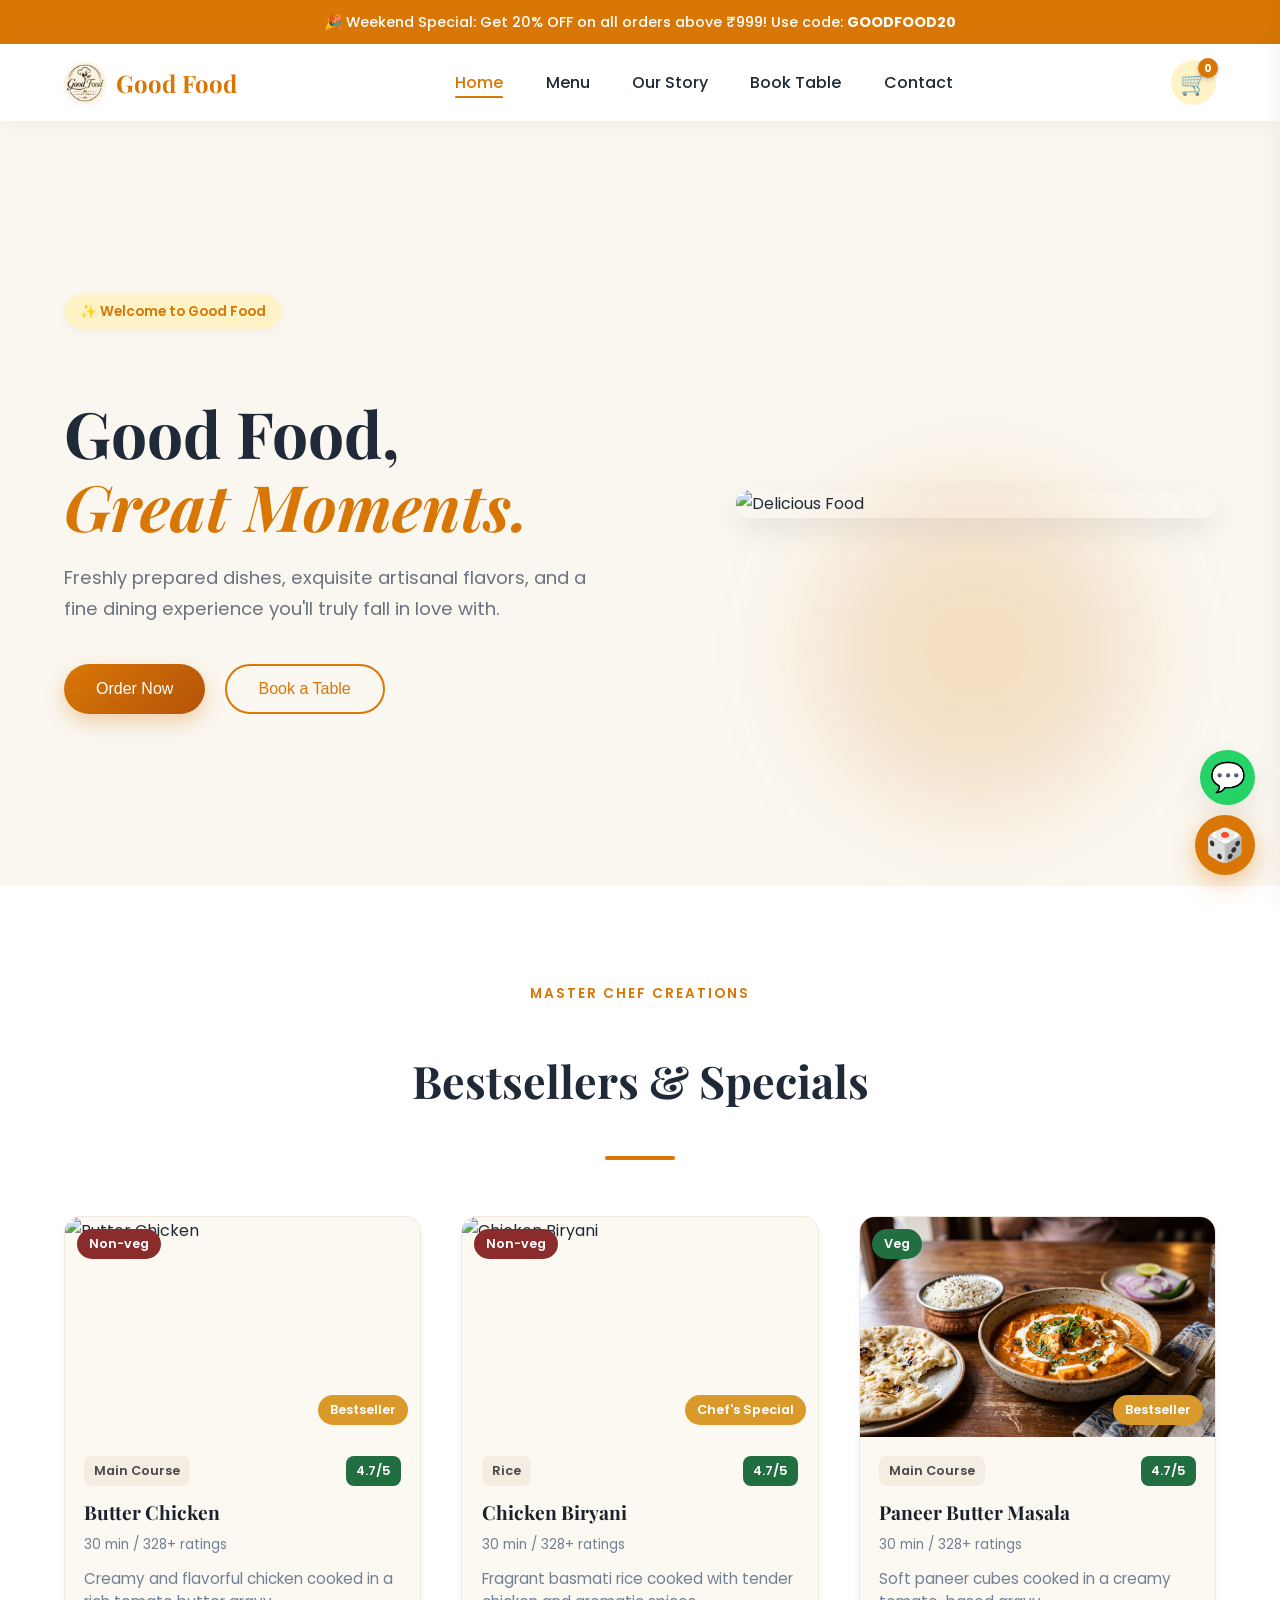
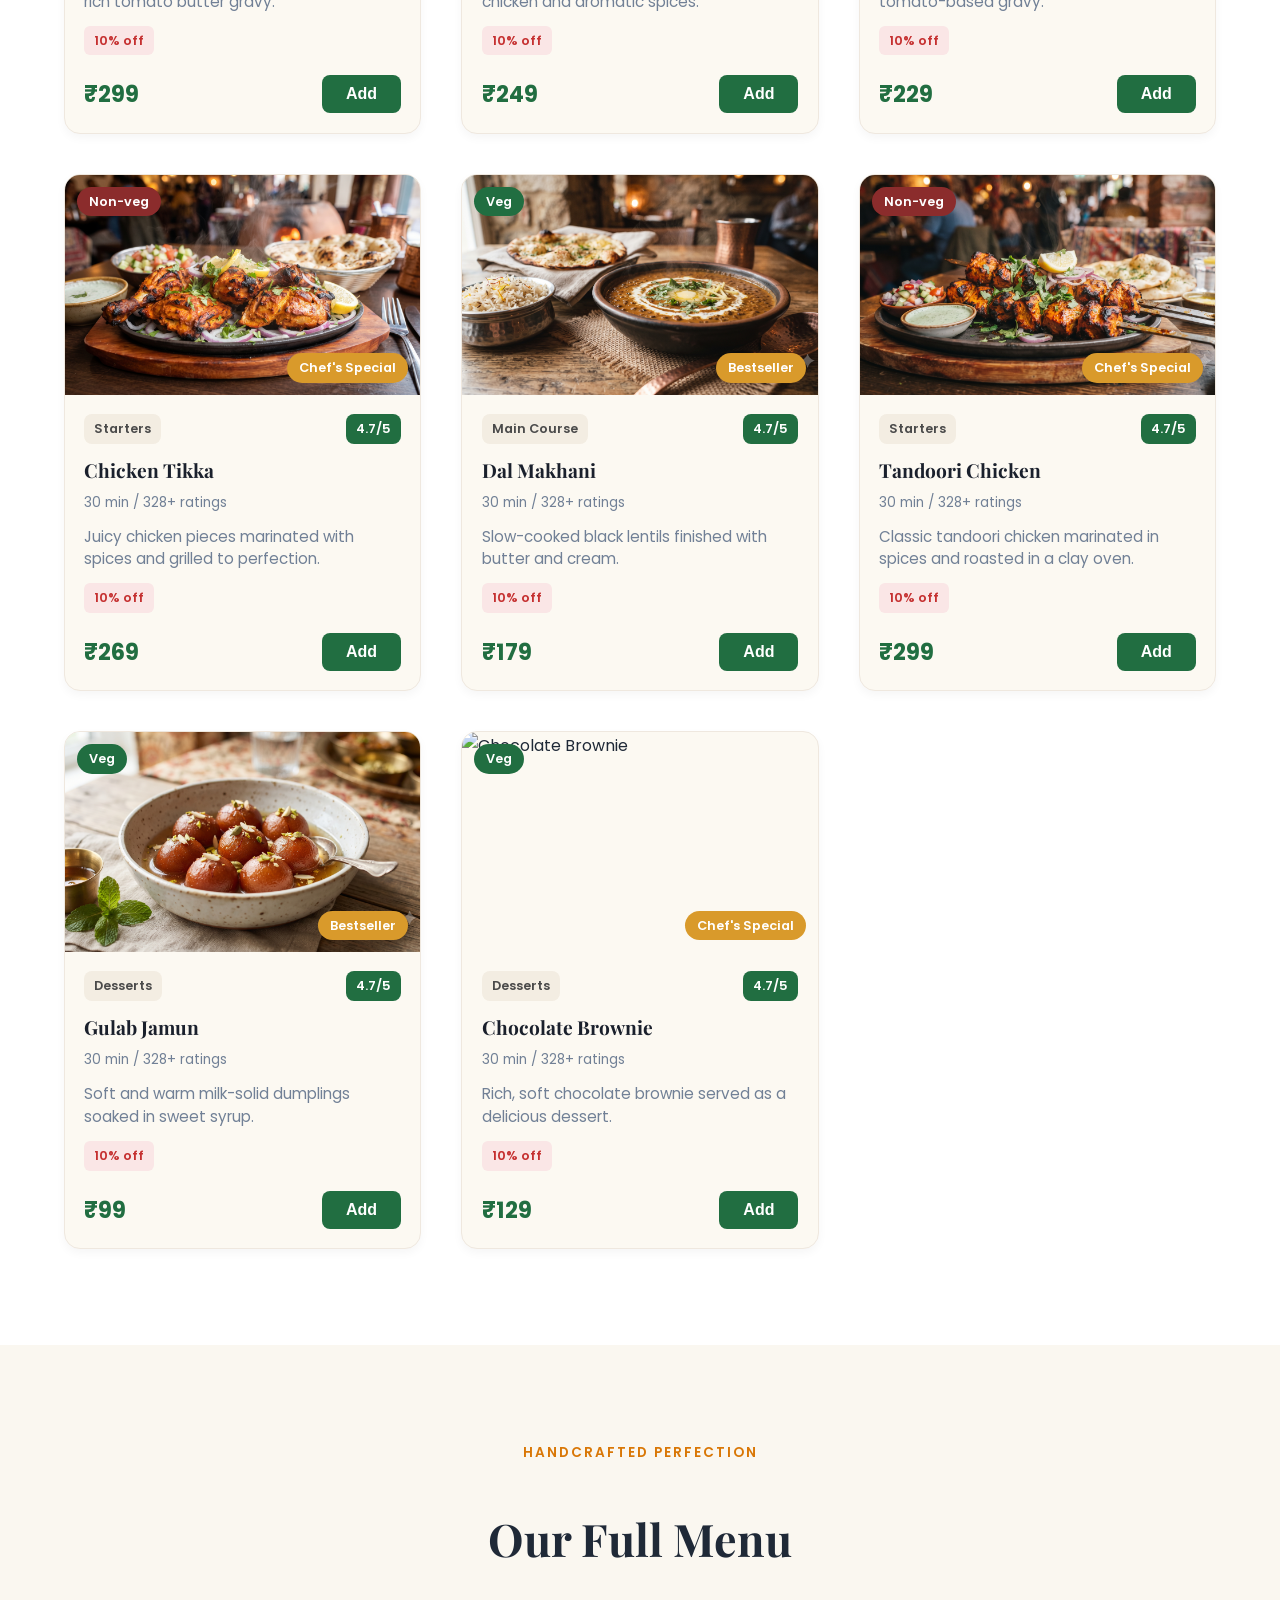
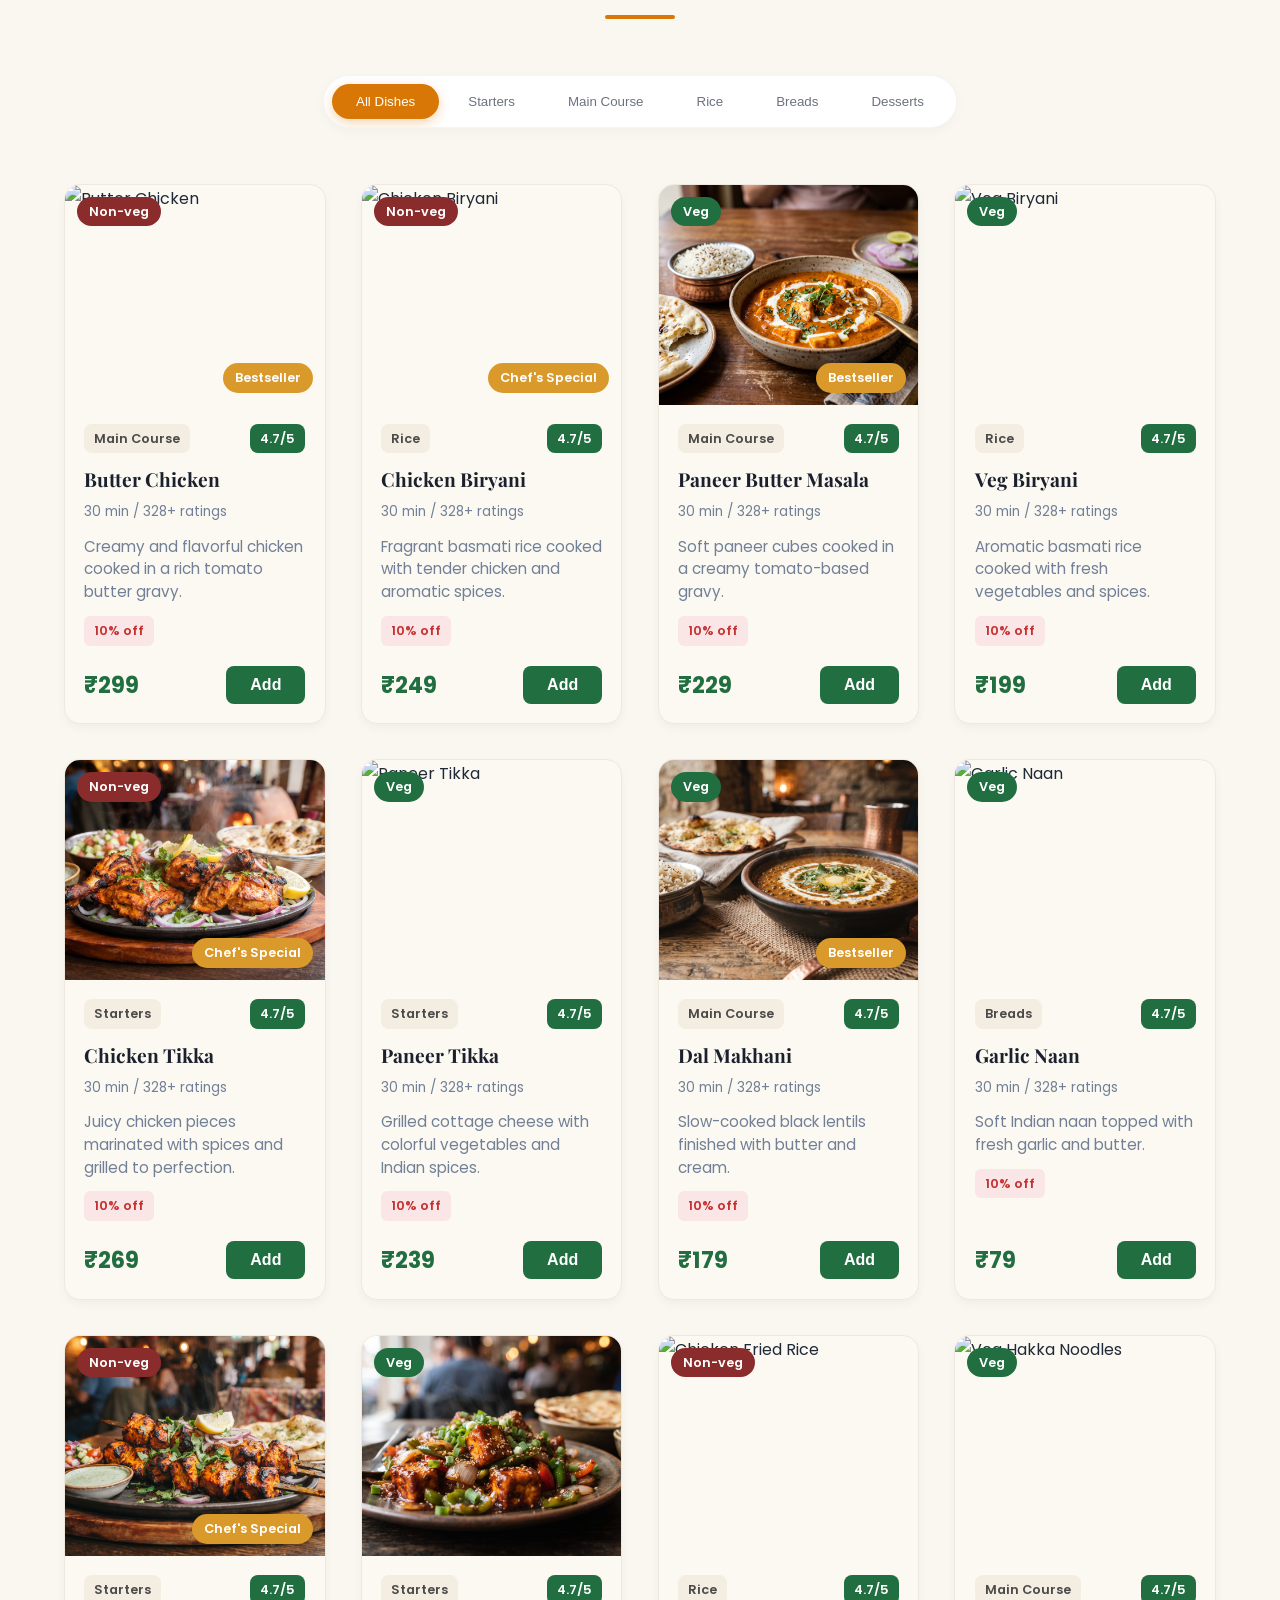
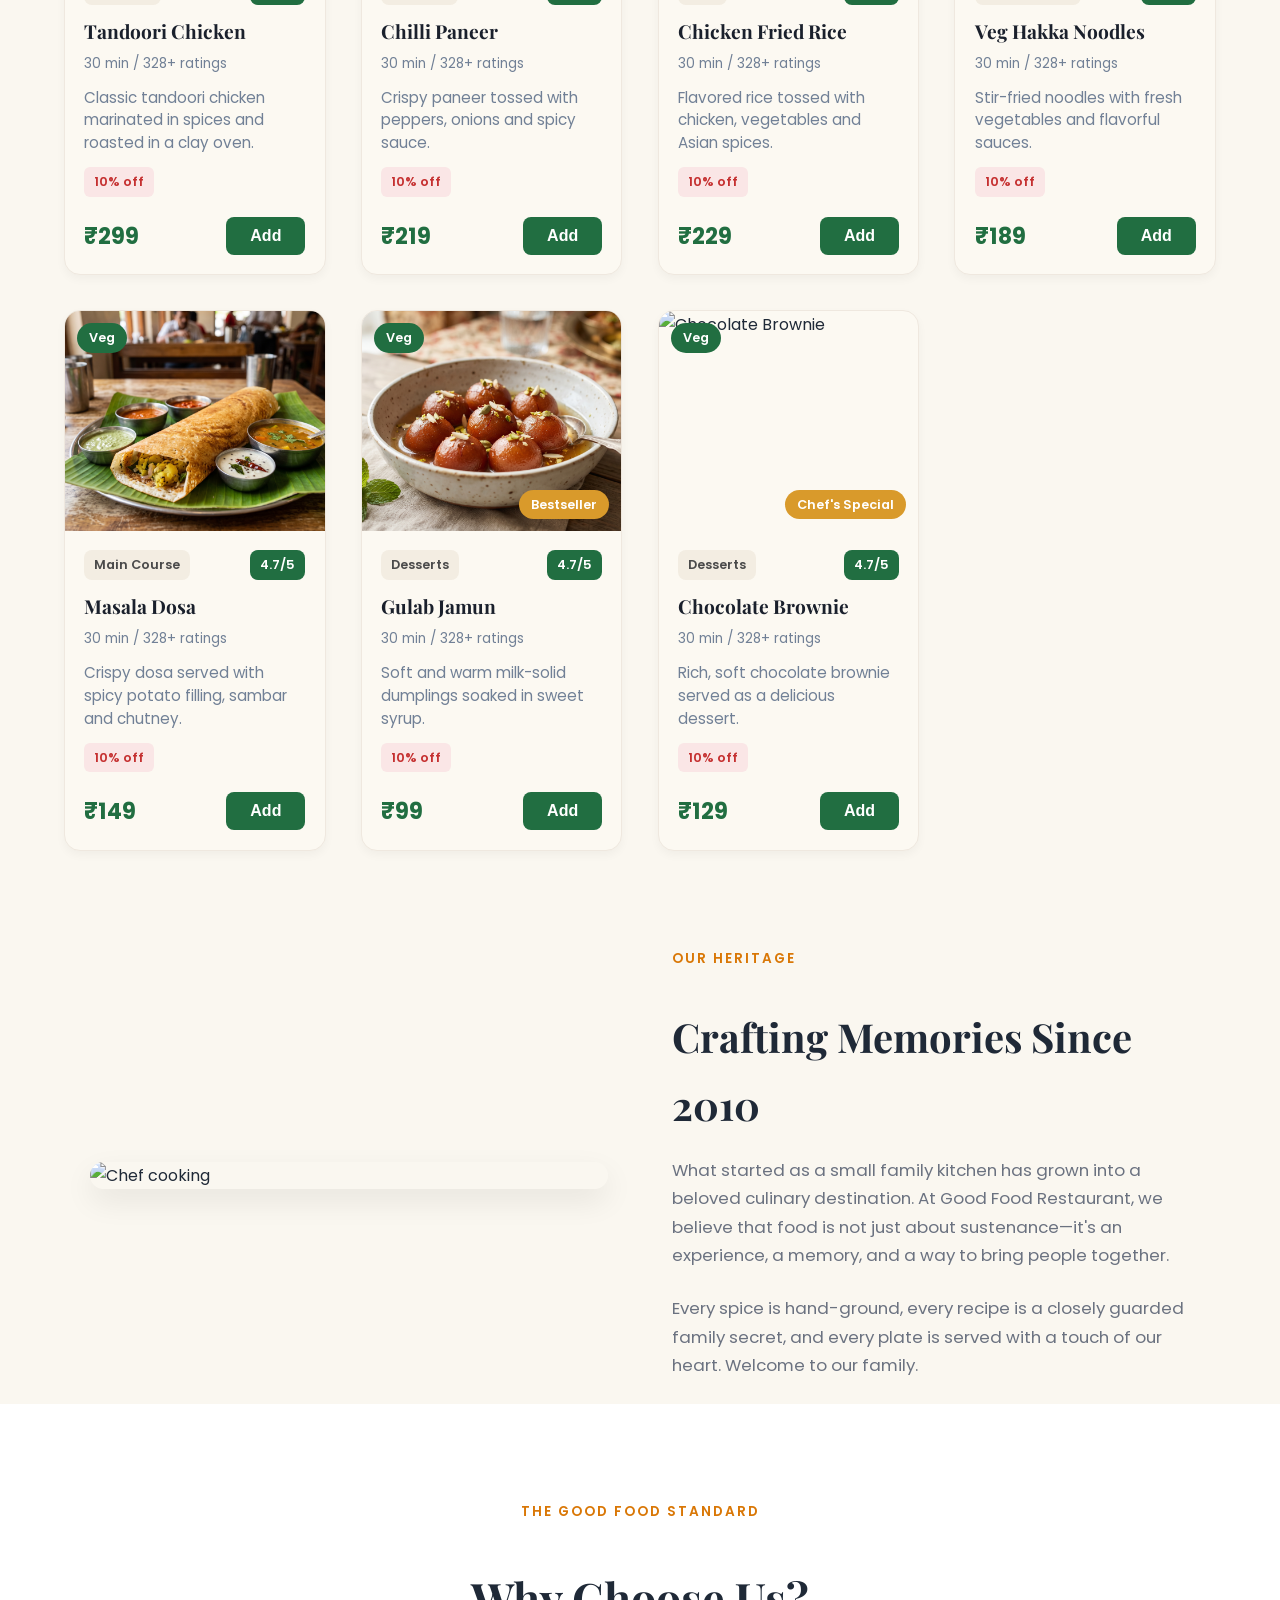
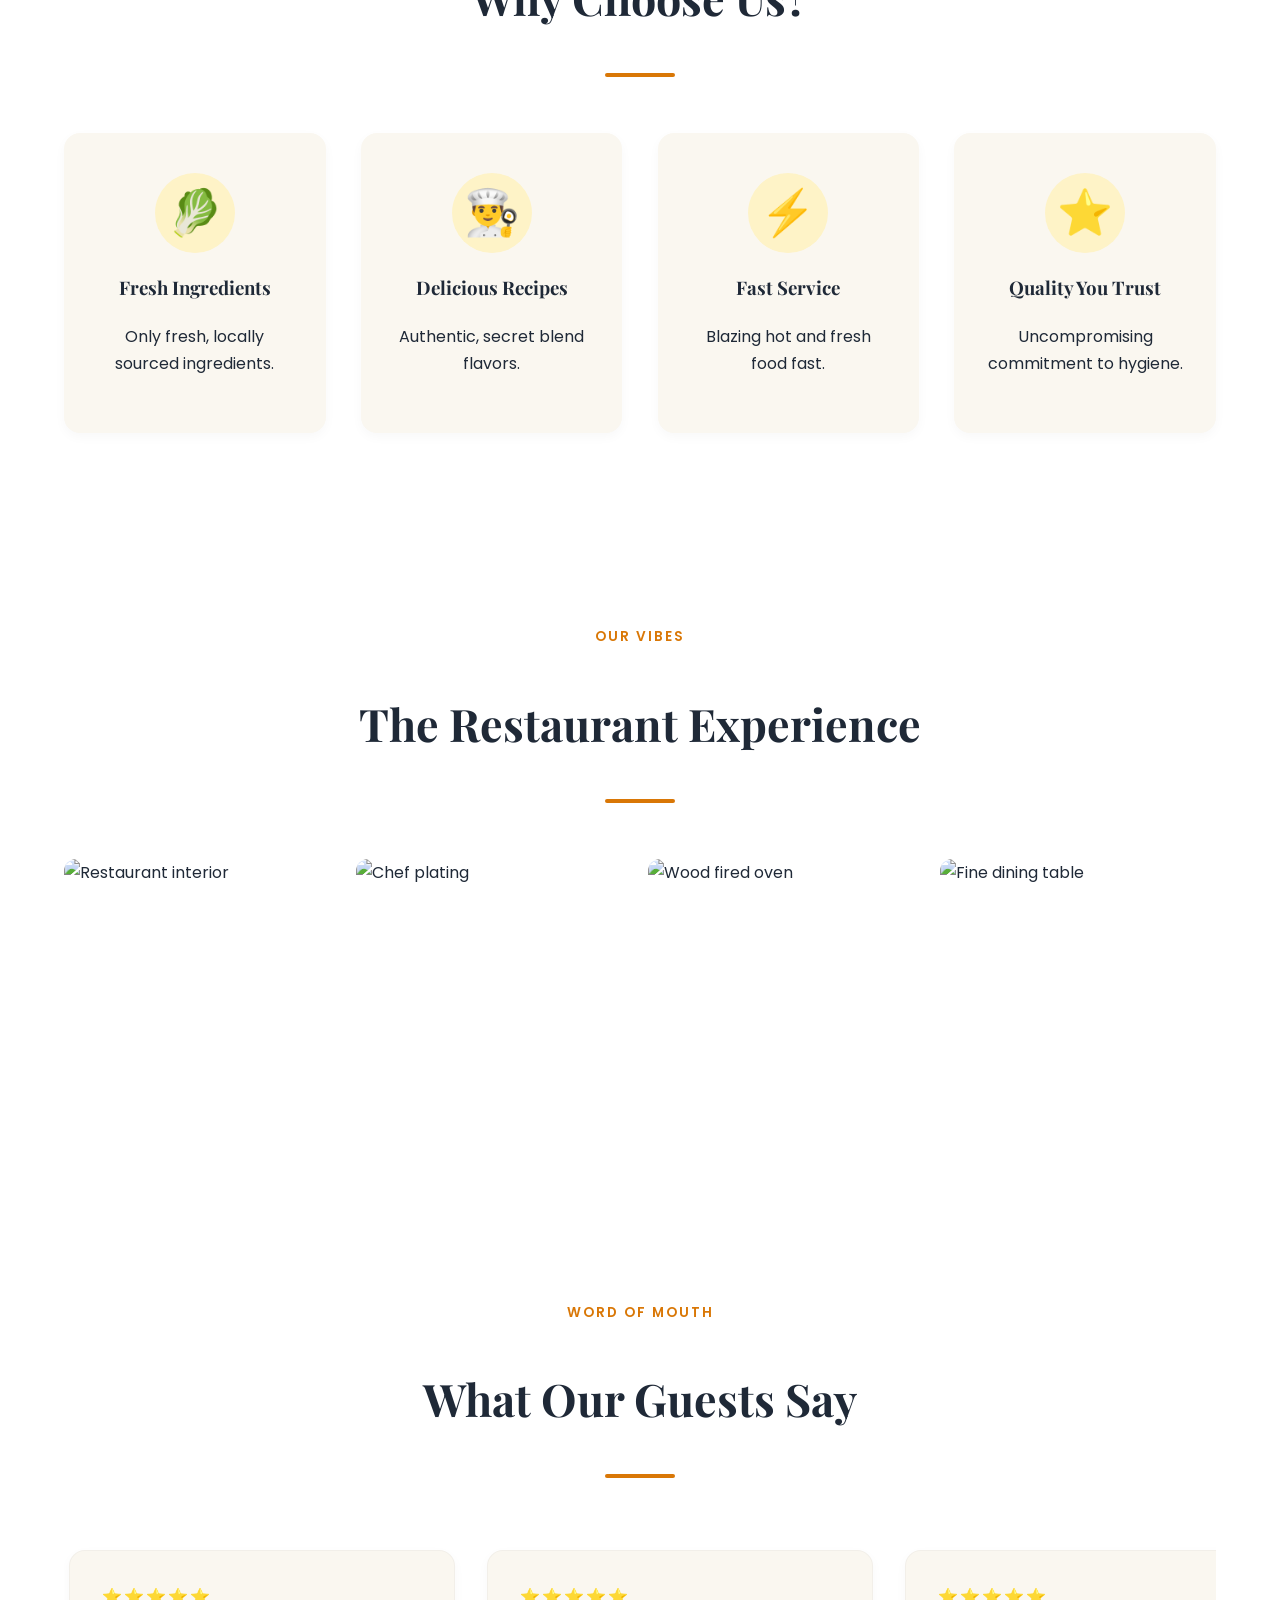
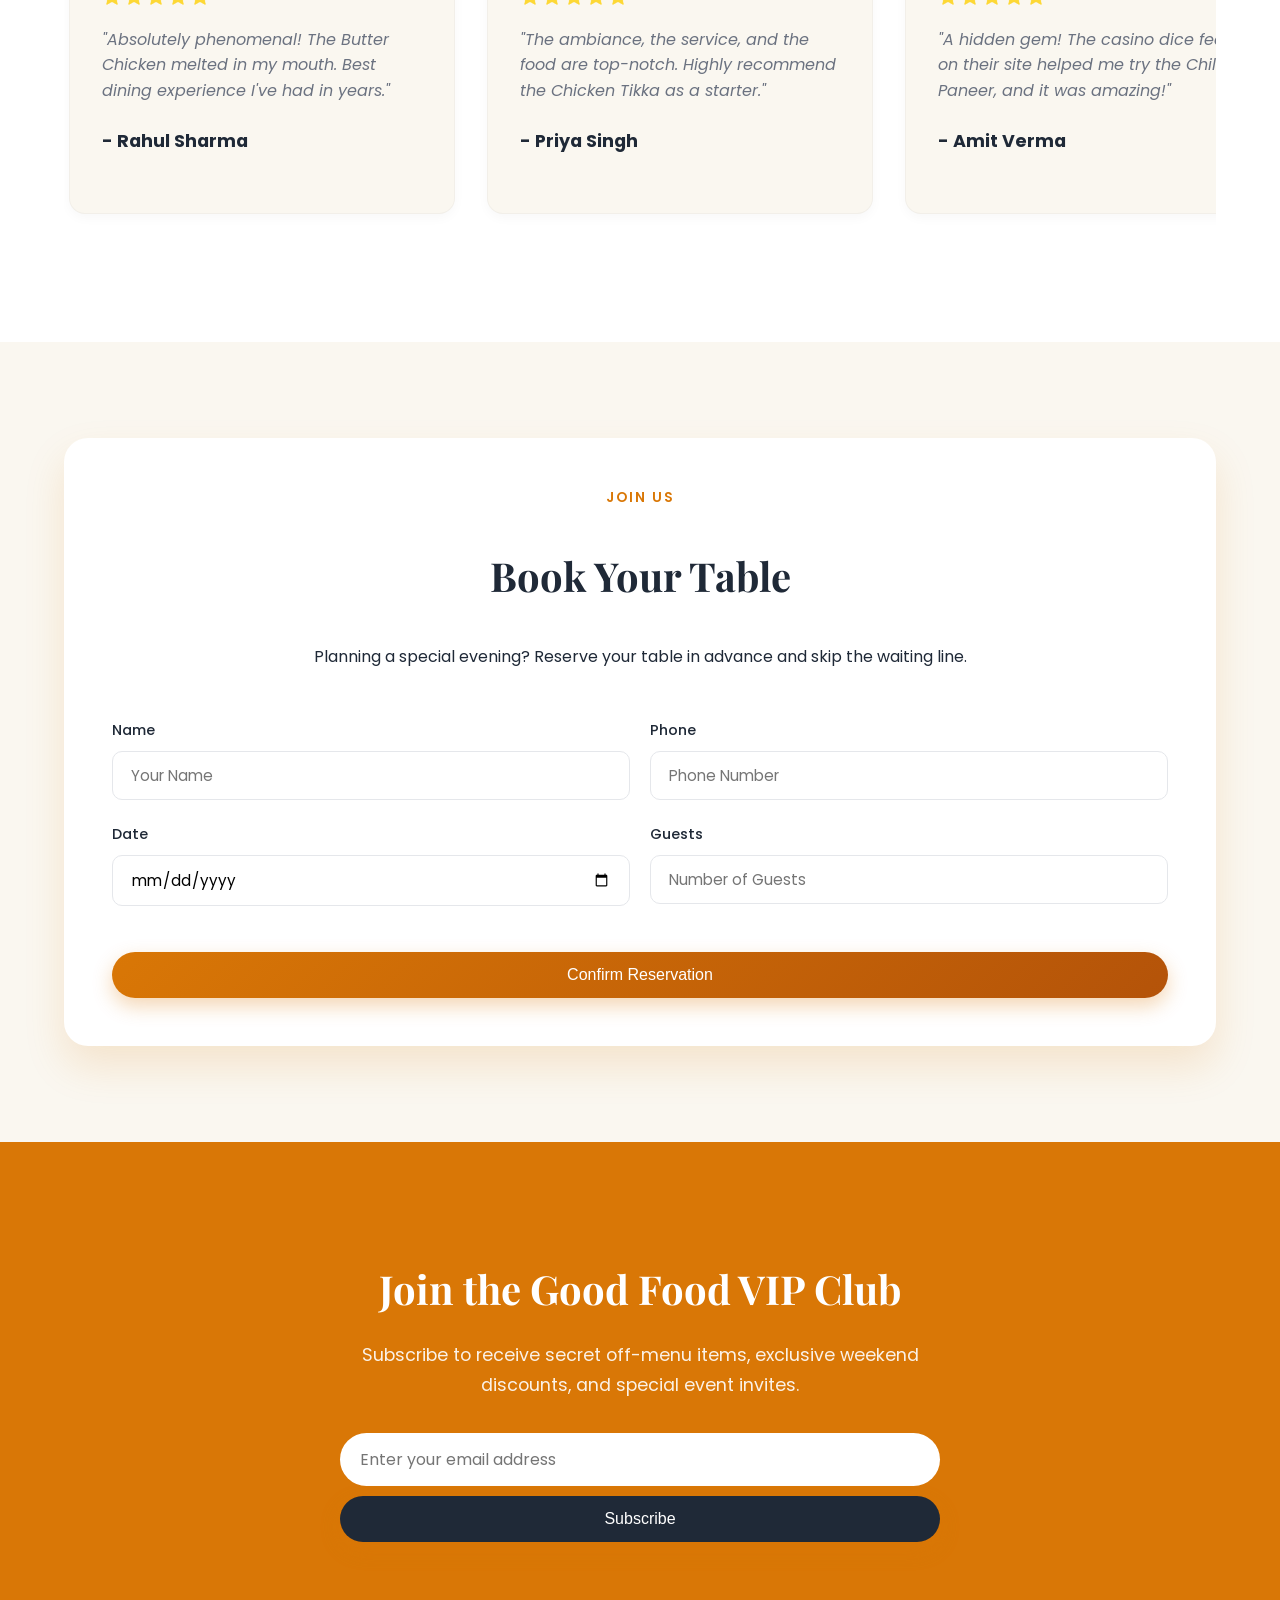
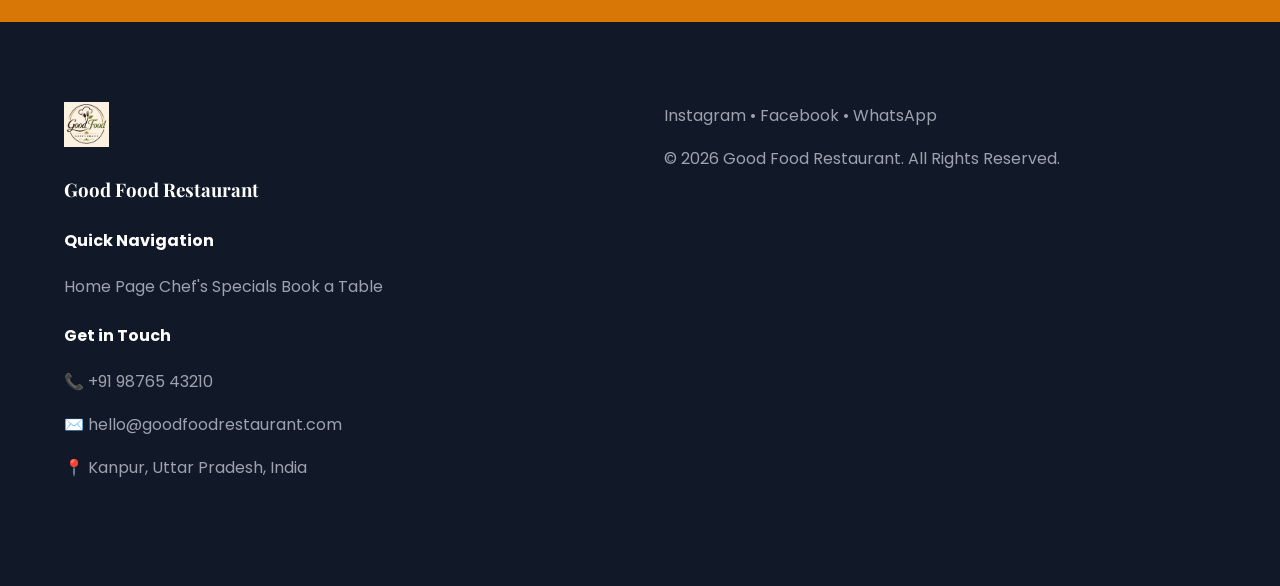
==== index.html @ fe6d9ae7 "skhj" ====
<!DOCTYPE html>
<html lang="en">
<head>
    <meta charset="UTF-8">
    <meta name="viewport" content="width=device-width, initial-scale=1.0">
    <title>Good Food Restaurant | Premium Dining Experience</title>
    <link href="https://fonts.googleapis.com/css2?family=Playfair+Display:ital,wght@0,600;0,700;1,600&family=Poppins:wght@300;400;500;600&display=swap" rel="stylesheet">
    <link rel="stylesheet" href="style.css">
</head>
<body>

    <!-- Splash Screen -->
    <!-- Splash Screen -->
<div id="splash-screen">
    <div class="splash-content">
        <img src="images/Logo.png" alt="Good Food Logo" class="splash-logo">
    </div>
</div>

    <!-- Live Promo Banner -->
    <div class="promo-banner">
        <p>🎉 Weekend Special: Get 20% OFF on all orders above ₹999! Use code: <strong>GOODFOOD20</strong></p>
    </div>

    <!-- Global Navbar -->
    <nav class="navbar">
        <div class="logo" onclick="navigateTo('home-view'); window.scrollTo(0,0);">
            <img src="images/Logo.png" alt="Logo" class="nav-brand-logo"> Good Food
        </div>
        <div class="nav-links">
            <a href="#" class="active" onclick="navigateTo('home-view'); window.scrollTo(0,0);">Home</a>
            <a href="#" onclick="navigateTo('home-view'); setTimeout(() => document.getElementById('specials-section').scrollIntoView({behavior: 'smooth'}), 100);">Menu</a>
            <a href="#" onclick="navigateTo('home-view'); setTimeout(() => document.getElementById('our-story').scrollIntoView({behavior: 'smooth'}), 100);">Our Story</a>
            <a href="#" onclick="navigateTo('home-view'); setTimeout(() => document.getElementById('reservation').scrollIntoView({behavior: 'smooth'}), 100);">Book Table</a>
            <a href="#" onclick="document.getElementById('footer').scrollIntoView({behavior: 'smooth'});">Contact</a>
        </div>
        <div class="nav-actions">
            <div class="cart-icon" onclick="toggleCart()">
                🛒 <span id="cart-count">0</span>
            </div>
            <div class="hamburger" onclick="toggleMenu()">
                <span></span><span></span><span></span>
            </div>
        </div>
    </nav>

    <!-- Global Cart Sidebar -->
    <div class="cart-sidebar" id="cart-sidebar">
        <div class="cart-header">
            <h2>Your Culinary Cart</h2>
            <button class="close-cart" onclick="toggleCart()">×</button>
        </div>
        <div class="cart-items" id="cart-items"></div>
        <div class="cart-footer">
            <div class="cart-totals">
                <div class="flex-bw"><p>Subtotal</p><p id="cart-subtotal">₹0</p></div>
                <div class="flex-bw"><p>Delivery Fee</p><p>₹40</p></div>
                <hr style="border: 0; border-top: 1px solid rgba(0,0,0,0.06); margin: 10px 0;">
                <div class="flex-bw"><h3>Total</h3><h3 class="text-primary" id="cart-total">₹0</h3></div>
            </div>
            <button class="btn btn-primary checkout-btn w-100" onclick="goToCheckout()">Proceed to Checkout</button>
        </div>
    </div>
    <div class="cart-overlay" id="cart-overlay" onclick="toggleCart()"></div>

    <!-- Casino Dice Modal -->
    <div class="dice-modal-overlay" id="dice-modal" onclick="closeDiceModal(event)">
        <div class="dice-modal-content" onclick="event.stopPropagation()">
            <button class="close-dice" onclick="closeDiceModal()">×</button>
            <div class="dice-modal-header">
                <h2>Feeling Lucky? 🎲</h2>
                <p>Can't decide? Let our Casino Machine pick a delicious meal for you!</p>
            </div>
            <div class="slot-machine">
                <div class="slot-window" id="slot-window">
                    <img id="slot-img" src="images/Logo.png" alt="Roll to pick">
                    <div class="slot-info">
                        <h3 id="slot-name">Ready to Roll?</h3>
                        <p id="slot-price" class="text-primary fw-600"></p>
                    </div>
                </div>
            </div>
            <div class="dice-actions">
                <button id="spin-btn" class="btn btn-primary pulse-effect" onclick="startSpin()">Roll the Dice 🎲</button>
                <button id="add-won-btn" class="btn btn-secondary hidden" onclick="addWonDish()">Add to Cart 🛒</button>
            </div>
        </div>
    </div>

    <!-- MAIN CONTENT AREA -->
    <main id="main-content">

        <!-- ================= HOME VIEW ================= -->
        <div id="home-view" class="page-view active">
            
            <!-- Hero Section -->
            <header class="hero">
                <div class="hero-content">
                    <span class="hero-badge">✨ Welcome to Good Food</span>
                    <h1>Good Food, <br><span>Great Moments.</span></h1>
                    <p>Freshly prepared dishes, exquisite artisanal flavors, and a fine dining experience you'll truly fall in love with.</p>
                    <div class="hero-buttons">
                        <button onclick="document.getElementById('specials-section').scrollIntoView({behavior: 'smooth'})" class="btn btn-primary">Order Now</button>
                        <button onclick="document.getElementById('reservation').scrollIntoView({behavior: 'smooth'})" class="btn btn-secondary">Book a Table</button>
                    </div>
                </div>
                <div class="hero-image-wrapper">
                    <div class="hero-glow"></div>
                    <img src="https://images.unsplash.com/photo-1555939594-58d7cb561ad1?w=800&q=80" alt="Delicious Food" class="floating-img">
                </div>
            </header>

            <!-- Specials Section -->
            <section id="specials-section" class="specials-section section-reveal">
                <div class="section-title">
                    <span class="sub-heading">Master Chef Creations</span>
                    <h2>Bestsellers & Specials</h2>
                    <div class="divider"></div>
                </div>
                <div class="specials-grid" id="specials-grid"></div>
            </section>

            <!-- Full Menu Section -->
            <section id="menu-section" class="menu-section section-reveal">
                <div class="section-title">
                    <span class="sub-heading">Handcrafted Perfection</span>
                    <h2>Our Full Menu</h2>
                    <div class="divider"></div>
                </div>
                <div class="filters">
                    <button class="filter-btn active" onclick="filterMenu('All')">All Dishes</button>
                    <button class="filter-btn" onclick="filterMenu('Starters')">Starters</button>
                    <button class="filter-btn" onclick="filterMenu('Main Course')">Main Course</button>
                    <button class="filter-btn" onclick="filterMenu('Rice')">Rice</button>
                    <button class="filter-btn" onclick="filterMenu('Breads')">Breads</button>
                    <button class="filter-btn" onclick="filterMenu('Desserts')">Desserts</button>
                </div>
                <div class="menu-grid" id="menu-grid"></div>
            </section>

            <!-- Our Story Section (NEW) -->
            <section id="our-story" class="our-story section-reveal">
                <div class="story-container">
                    <div class="story-image">
                        <img src="https://images.unsplash.com/photo-1414235077428-338989a2e8c0?w=800&q=80" alt="Chef cooking">
                    </div>
                    <div class="story-text">
                        <span class="sub-heading">Our Heritage</span>
                        <h2>Crafting Memories Since 2010</h2>
                        <p>What started as a small family kitchen has grown into a beloved culinary destination. At Good Food Restaurant, we believe that food is not just about sustenance—it's an experience, a memory, and a way to bring people together.</p>
                        <p>Every spice is hand-ground, every recipe is a closely guarded family secret, and every plate is served with a touch of our heart. Welcome to our family.</p>
                    </div>
                </div>
            </section>

            <!-- Why Choose Us -->
            <section id="why-us" class="why-us section-reveal">
                <div class="section-title">
                    <span class="sub-heading">The Good Food Standard</span>
                    <h2>Why Choose Us?</h2>
                    <div class="divider"></div>
                </div>
                <div class="features-grid">
                    <div class="feature-card"><div class="icon-box">🥬</div><h3>Fresh Ingredients</h3><p>Only fresh, locally sourced ingredients.</p></div>
                    <div class="feature-card"><div class="icon-box">👨‍🍳</div><h3>Delicious Recipes</h3><p>Authentic, secret blend flavors.</p></div>
                    <div class="feature-card"><div class="icon-box">⚡</div><h3>Fast Service</h3><p>Blazing hot and fresh food fast.</p></div>
                    <div class="feature-card"><div class="icon-box">⭐</div><h3>Quality You Trust</h3><p>Uncompromising commitment to hygiene.</p></div>
                </div>
            </section>

            <!-- Visual Gallery (NEW) -->
            <section class="gallery-section section-reveal">
                <div class="section-title">
                    <span class="sub-heading">Our Vibes</span>
                    <h2>The Restaurant Experience</h2>
                    <div class="divider"></div>
                </div>
                <div class="gallery-grid">
                    <img src="https://images.unsplash.com/photo-1517248135467-4c7edcad34c4?w=500&q=80" alt="Restaurant interior">
                    <img src="https://images.unsplash.com/photo-1550966871-3ed3cdb5ed0c?w=500&q=80" alt="Chef plating">
                    <img src="https://images.unsplash.com/photo-1544148103-0773bf10d330?w=500&q=80" alt="Wood fired oven">
                    <img src="https://images.unsplash.com/photo-1559339352-11d035aa65de?w=500&q=80" alt="Fine dining table">
                </div>
            </section>

            <!-- Testimonials (NEW) -->
            <section class="testimonials-section section-reveal">
                <div class="section-title">
                    <span class="sub-heading">Word of Mouth</span>
                    <h2>What Our Guests Say</h2>
                    <div class="divider"></div>
                </div>
                <div class="testi-scroll">
                    <div class="testi-card">
                        <div class="stars">⭐⭐⭐⭐⭐</div>
                        <p>"Absolutely phenomenal! The Butter Chicken melted in my mouth. Best dining experience I've had in years."</p>
                        <h4>- Rahul Sharma</h4>
                    </div>
                    <div class="testi-card">
                        <div class="stars">⭐⭐⭐⭐⭐</div>
                        <p>"The ambiance, the service, and the food are top-notch. Highly recommend the Chicken Tikka as a starter."</p>
                        <h4>- Priya Singh</h4>
                    </div>
                    <div class="testi-card">
                        <div class="stars">⭐⭐⭐⭐⭐</div>
                        <p>"A hidden gem! The casino dice feature on their site helped me try the Chilli Paneer, and it was amazing!"</p>
                        <h4>- Amit Verma</h4>
                    </div>
                </div>
            </section>

            <!-- Table Reservation Form (NEW) -->
            <section id="reservation" class="reservation-section section-reveal">
                <div class="res-container">
                    <div class="res-text">
                        <span class="sub-heading">Join Us</span>
                        <h2>Book Your Table</h2>
                        <p>Planning a special evening? Reserve your table in advance and skip the waiting line.</p>
                    </div>
                    <form class="res-form" onsubmit="handleReservation(event)">
                        <div class="form-row">
                            <div class="form-group"><label>Name</label><input type="text" required placeholder="Your Name"></div>
                            <div class="form-group"><label>Phone</label><input type="tel" required placeholder="Phone Number"></div>
                        </div>
                        <div class="form-row">
                            <div class="form-group"><label>Date</label><input type="date" required></div>
                            <div class="form-group"><label>Guests</label><input type="number" min="1" max="20" required placeholder="Number of Guests"></div>
                        </div>
                        <button type="submit" class="btn btn-primary w-100 mt-2">Confirm Reservation</button>
                    </form>
                </div>
            </section>

            <!-- VIP Newsletter (NEW) -->
            <section class="newsletter-section section-reveal">
                <div class="news-content">
                    <h2>Join the Good Food VIP Club</h2>
                    <p>Subscribe to receive secret off-menu items, exclusive weekend discounts, and special event invites.</p>
                    <form class="news-form" onsubmit="handleNewsletter(event)">
                        <input type="email" required placeholder="Enter your email address">
                        <button type="submit" class="btn btn-primary">Subscribe</button>
                    </form>
                </div>
            </section>
        </div>

        <!-- ================= CHECKOUT VIEW ================= -->
        <div id="checkout-view" class="page-view bg-light">
            <!-- (Checkout HTML remains the same as before) -->
            <div class="checkout-container section-reveal">
                <div class="checkout-form-container">
                    <h2>Secure Checkout</h2>
                    <p class="section-desc">Please fill in your delivery parameters below.</p>
                    <form id="checkout-form" onsubmit="processCheckout(event)">
                        <div class="form-group"><label>Full Name</label><input type="text" id="c-name" required placeholder="Enter your full name"></div>
                        <div class="form-row">
                            <div class="form-group"><label>Mobile Number</label><input type="tel" id="c-phone" pattern="[0-9]{10}" required placeholder="10-digit mobile"></div>
                            <div class="form-group"><label>Email Address</label><input type="email" id="c-email" required placeholder="name@domain.com"></div>
                        </div>
                        <div class="form-group"><label>Delivery Address</label><textarea id="c-address" rows="3" required placeholder="House/Flat no., Street, Landmark"></textarea></div>
                        <div class="form-row">
                            <div class="form-group"><label>City</label><input type="text" id="c-city" required value="Kanpur" readonly></div>
                            <div class="form-group"><label>Pincode</label><input type="text" id="c-pin" pattern="[0-9]{6}" required placeholder="6-digit pincode"></div>
                        </div>
                        <label class="input-label-title">Delivery Options</label>
                        <div class="radio-group">
                            <label class="radio-card"><input type="radio" name="delivery" value="Home Delivery" checked> <span>Home Delivery</span></label>
                            <label class="radio-card"><input type="radio" name="delivery" value="Pickup"> <span>Restaurant Pickup</span></label>
                        </div>
                        <label class="input-label-title">Payment Method</label>
                        <div class="radio-group">
                            <label class="radio-card"><input type="radio" name="payment" value="Cash on Delivery" checked> <span>Cash on Delivery</span></label>
                            <label class="radio-card"><input type="radio" name="payment" value="UPI"> <span>UPI Transfer</span></label>
                            <label class="radio-card"><input type="radio" name="payment" value="Card"> <span>Credit/Debit Card</span></label>
                        </div>
                        <button type="submit" class="btn btn-primary w-100 mt-2">Place Order Now</button>
                    </form>
                </div>
                <div class="checkout-summary">
                    <h2>Order Summary</h2>
                    <div id="checkout-items" class="chk-item-scroll"></div>
                    <div class="summary-totals">
                        <div class="flex-bw"><p>Subtotal</p><p id="chk-subtotal">₹0</p></div>
                        <div class="flex-bw"><p>Delivery Fee</p><p>₹40</p></div>
                        <hr>
                        <div class="flex-bw"><h3>Grand Total</h3><h3 id="chk-total" class="text-primary">₹0</h3></div>
                    </div>
                </div>
            </div>
        </div>

        <!-- ================= SUCCESS VIEW ================= -->
        <div id="success-view" class="page-view bg-light">
            <!-- (Success HTML remains the same as before) -->
            <div class="success-page">
                <div class="success-container section-reveal">
                    <div class="success-icon-wrapper">
                        <div class="success-icon"><svg viewBox="0 0 24 24"><path fill="none" stroke="white" stroke-width="3" stroke-linecap="round" stroke-linejoin="round" d="M20 6L9 17l-5-5"/></svg></div>
                    </div>
                    <h1>Order Confirmed!</h1>
                    <p class="subtitle">Thank you! Your order has been successfully placed.</p>
                    <div class="order-details-card">
                        <div class="flex-bw"><span>Order Number:</span> <strong id="s-id"></strong></div>
                        <div class="flex-bw"><span>Customer Name:</span> <strong id="s-name"></strong></div>
                        <div class="flex-bw"><span>Total Amount:</span> <strong id="s-total" class="text-primary"></strong></div>
                        <div class="est-time">⏱ Estimated Delivery: <strong>30–45 minutes</strong></div>
                    </div>
                    <div class="success-actions">
                        <button class="btn btn-secondary" onclick="alert('Live tracking link sent via SMS!')">Track Order</button>
                        <button onclick="navigateTo('home-view'); window.scrollTo(0,0);" class="btn btn-primary">Back to Home</button>
                    </div>
                </div>
            </div>
        </div>

    </main>

    <!-- Global Footer -->
    <footer id="footer">
        <div class="footer-content">
            <div class="footer-brand">
                <div class="footer-logo-row">
    <img src="images/Logo.png" alt="Logo" class="footer-brand-logo">
    <h3>Good Food Restaurant</h3>
</div>
            
            <div class="footer-links">
                <h4>Quick Navigation</h4>
                <a href="#" onclick="navigateTo('home-view'); window.scrollTo(0,0);">Home Page</a>
                <a href="#" onclick="navigateTo('home-view'); setTimeout(() => document.getElementById('specials-section').scrollIntoView({behavior: 'smooth'}), 100);">Chef's Specials</a>
                <a href="#" onclick="navigateTo('home-view'); setTimeout(() => document.getElementById('reservation').scrollIntoView({behavior: 'smooth'}), 100);">Book a Table</a>
            </div>
            <div class="footer-contact">
                <h4>Get in Touch</h4>
                <p>📞 +91 98765 43210</p>
                <p>✉️ hello@goodfoodrestaurant.com</p>
                <p>📍 Kanpur, Uttar Pradesh, India</p>
            </div>
        </div>
        <div class="footer-bottom">
            <div class="socials"><span>Instagram</span> • <span>Facebook</span> • <span>WhatsApp</span></div>
            <p>&copy; 2026 Good Food Restaurant. All Rights Reserved.</p>
        </div>
    </footer>

    <!-- Floating Action Buttons -->
    <a href="https://wa.me/919876543210" target="_blank" class="floating-wa" title="Chat on WhatsApp">💬</a>
    <div class="floating-dice" onclick="openDiceModal()" title="Roll the dice for a random dish!">🎲</div>

    <script src="script.js"></script>
</body>
</html>
---- style.css ----
:root {
    --primary: #d97706; 
    --primary-hover: #b45309;
    --primary-light: #fef3c7;
    --bg-light: #faf7f0;
    --text-dark: #1f2937;
    --text-muted: #6b7280;
    --white: #ffffff;
    --shadow-sm: 0 4px 12px rgba(0, 0, 0, 0.03);
    --shadow-md: 0 12px 30px rgba(0, 0, 0, 0.08);
    --shadow-lg: 0 20px 40px rgba(217, 119, 6, 0.15);
    --transition: all 0.4s cubic-bezier(0.16, 1, 0.3, 1);
    --border-rad: 16px;
}

img {
    max-width: 100%;
    height: auto;
}
html { scroll-behavior: smooth; font-family: 'Poppins', sans-serif; color: var(--text-dark); font-size: 16px; } 
body { background-color: var(--bg-light); line-height: 1.7; display: flex; flex-direction: column; min-height: 100vh; overflow-x: hidden; }
main { flex: 1; }
h1, h2, h3 { font-family: 'Playfair Display', serif; }
a { text-decoration: none; color: inherit; }
.bg-light { background-color: #f3f4f6; }
.text-primary { color: var(--primary); }
.fw-600 { font-weight: 600; }
.w-100 { width: 100%; }
.mt-2 { margin-top: 1.5rem; }
.flex-bw { display: flex; justify-content: space-between; margin-bottom: 0.6rem; align-items: center; }
.hidden { display: none !important; }

/* Exact Matching Splash Screen */
#splash-screen { 
    position: fixed; 
    top: 0; 
    left: 0; 
    width: 100%; 
    height: 100%; 
    background-color: #fdfaf3; /* Matches the exact cream background of your image */
    display: flex; 
    align-items: center; 
    justify-content: center; 
    z-index: 9999; 
    transition: opacity 0.8s ease-in-out, visibility 0.8s; 
}

#splash-screen.hidden { 
    opacity: 0; 
    visibility: hidden; 
}

.splash-content {
    display: flex;
    justify-content: center;
    align-items: center;
    width: 100%;
}

.splash-logo { 
    width: 85%; /* Makes it nicely large on mobile */
    max-width: 450px; /* Keeps it from getting too huge on laptops */
    height: auto; 
    object-fit: contain; 
    /* Removed the box-shadow and border-radius so it blends perfectly flat */
    animation: smoothFadeIn 1.2s ease-out forwards; 
}

@keyframes smoothFadeIn { 
    0% { transform: scale(0.95); opacity: 0; } 
    100% { transform: scale(1); opacity: 1; } 
}
/* Live Promo Banner */
.promo-banner { background: var(--primary); color: white; text-align: center; padding: 10px 5%; font-size: 0.9rem; font-weight: 500; }
.promo-banner p { margin: 0; animation: slideInPromo 1s ease-out; }
@keyframes slideInPromo { from{opacity:0; transform:translateY(-20px);} to{opacity:1; transform:translateY(0);} }

/* Page Views & Buttons */
.page-view { display: none; animation: fadeInView 0.5s cubic-bezier(0.16, 1, 0.3, 1); }
.page-view.active { display: block; }
@keyframes fadeInView { from { opacity: 0; transform: translateY(15px); } to { opacity: 1; transform: translateY(0); } }

.btn { display: inline-block; padding: 14px 32px; border-radius: 50px; border: none; font-size: 1rem; font-weight: 500; cursor: pointer; transition: var(--transition); text-align: center; overflow: hidden; }
.btn-primary { background: linear-gradient(135deg, var(--primary), var(--primary-hover)); color: white; box-shadow: 0 8px 20px rgba(217,119,6,0.3); }
.btn-primary:hover { transform: translateY(-3px); box-shadow: 0 12px 25px rgba(217,119,6,0.4); color: white;}
.btn-secondary { background: transparent; border: 2px solid var(--primary); color: var(--primary); }
.btn-secondary:hover { background: var(--primary); color: white; transform: translateY(-3px); }

/* Navbar */
.navbar { display: flex; justify-content: space-between; align-items: center; padding: 1rem 5%; background: rgba(255, 255, 255, 0.95); backdrop-filter: blur(12px); box-shadow: 0 4px 20px rgba(0,0,0,0.04); position: sticky; top: 0; z-index: 100; transition: var(--transition); }
.logo { display: flex; align-items: center; gap: 10px; font-family: 'Playfair Display', serif; font-size: 1.5rem; font-weight: 700; color: var(--primary); cursor: pointer; }
.nav-brand-logo { width: 42px; height: 42px; border-radius: 50%; object-fit: cover; box-shadow: var(--shadow-sm); }
.nav-links a { margin: 0 1.2rem; font-weight: 500; position: relative; color: var(--text-dark); transition: var(--transition); }
.nav-links a:hover, .nav-links a.active { color: var(--primary); }
.nav-links a::after { content: ''; position: absolute; width: 0; height: 2px; bottom: -4px; left: 0; background: var(--primary); transition: var(--transition); border-radius: 2px; }
.nav-links a:hover::after, .nav-links a.active::after { width: 100%; }
.nav-actions { display: flex; align-items: center; gap: 1.5rem; }
.cart-icon { font-size: 1.4rem; cursor: pointer; position: relative; background: var(--primary-light); width: 45px; height: 45px; display: flex; align-items: center; justify-content: center; border-radius: 50%; transition: var(--transition); }
.cart-icon:hover { transform: scale(1.08); background: #fde68a; }
#cart-count { position: absolute; top: -2px; right: -2px; background: var(--primary); color: white; font-size: 0.7rem; font-weight: bold; width: 20px; height: 20px; display: flex; align-items: center; justify-content: center; border-radius: 50%; box-shadow: 0 2px 5px rgba(0,0,0,0.2); }
.hamburger { display: none; flex-direction: column; gap: 5px; cursor: pointer; width: 30px; }
.hamburger span { display: block; height: 3px; width: 100%; background: var(--text-dark); border-radius: 3px; transition: var(--transition); }

/* Hero Section */
.hero { display: flex; align-items: center; justify-content: space-between; padding: 5rem 5%; min-height: 85vh; position: relative; overflow: hidden; }
.hero-content { max-width: 52%; z-index: 2; }
.hero-badge { display: inline-block; padding: 6px 16px; background: var(--primary-light); color: var(--primary); font-weight: 600; font-size: 0.85rem; border-radius: 30px; margin-bottom: 1.5rem; box-shadow: var(--shadow-sm); }
.hero h1 { font-size: 4rem; line-height: 1.15; margin-bottom: 1.2rem; font-weight: 700; }
.hero h1 span { color: var(--primary); font-style: italic; }
.hero p { font-size: 1.15rem; color: var(--text-muted); margin-bottom: 2.5rem; max-width: 90%; }
.hero-buttons { display: flex; gap: 1.2rem; }
.hero-image-wrapper { position: relative; max-width: 480px; width: 100%; display: flex; justify-content: center; }
.hero-glow { position: absolute; width: 320px; height: 320px; background: rgba(217,119,6,0.18); border-radius: 50%; filter: blur(50px); z-index: 1; }
.floating-img { width: 100%; border-radius: 30px; box-shadow: var(--shadow-md); position: relative; z-index: 2; animation: floatEffect 5s ease-in-out infinite; }

/* General Section Styles */
.section-title { text-align: center; margin-bottom: 3.5rem; }
.sub-heading { color: var(--primary); font-weight: 600; text-transform: uppercase; letter-spacing: 2px; font-size: 0.85rem; display: block; margin-bottom: 0.5rem; }
.section-title h2 { font-size: 2.8rem; font-weight: 700; }
.divider { width: 70px; height: 4px; background: var(--primary); margin: 0.8rem auto 0; border-radius: 2px; }

/* Specials & Menu Section */
.specials-section, .menu-section, .why-us, .gallery-section, .testimonials-section, .reservation-section, .newsletter-section { padding: 6rem 5%; background: var(--white); }
.menu-section, .reservation-section { background: var(--bg-light); }

.specials-grid { display: grid; grid-template-columns: repeat(3, 1fr); gap: 2.5rem; }
.special-card { background: var(--bg-light); border-radius: var(--border-rad); overflow: hidden; box-shadow: var(--shadow-sm); border: 1px solid rgba(217,119,6,0.15); transition: var(--transition); display: flex; flex-direction: column; position: relative; }
.special-badge { position: absolute; top: 15px; left: 15px; background: var(--primary); color: white; padding: 5px 14px; font-size: 0.75rem; font-weight: 600; border-radius: 20px; z-index: 10; box-shadow: 0 4px 10px rgba(217,119,6,0.3); }
.special-card:hover { transform: translateY(-10px); box-shadow: var(--shadow-md); border-color: var(--primary); }
.special-img-wrapper { width: 100%; height: 220px; position: relative; background: #e5e7eb; overflow: hidden; }
.special-card img { width: 100%; height: 100%; object-fit: cover; display: block; transition: transform 0.6s ease; }
.special-card:hover img { transform: scale(1.08); }
.special-content { padding: 1.8rem; display: flex; flex-direction: column; flex-grow: 1; }
.special-content h3 { font-size: 1.3rem; font-weight: 600; }
.special-content p { color: var(--text-muted); font-size: 0.9rem; flex-grow: 1; margin-bottom: 1rem; }
.special-bottom { display: flex; justify-content: space-between; align-items: center; border-top: 1px solid rgba(0,0,0,0.06); padding-top: 1rem; }

/* Menu Filters & Grid */
.filters { display: flex; flex-wrap: nowrap; background: var(--white); padding: 8px; border-radius: 50px; box-shadow: var(--shadow-sm); border: 1px solid rgba(0,0,0,0.04); gap: 5px; margin: 0 auto 3.5rem auto; overflow-x: auto; width: max-content; max-width: 100%; scrollbar-width: none; }
.filters::-webkit-scrollbar { display: none; }
.filter-btn { white-space: nowrap; padding: 10px 24px; border: none; background: transparent; border-radius: 40px; cursor: pointer; transition: var(--transition); font-weight: 500; color: var(--text-muted); }
.filter-btn.active, .filter-btn:hover { background: var(--primary); color: white; box-shadow: 0 4px 12px rgba(217,119,6,0.3); }

.menu-grid { display: grid; grid-template-columns: repeat(4, 1fr); gap: 2.2rem; }
.menu-card { background: var(--white); border-radius: var(--border-rad); overflow: hidden; box-shadow: var(--shadow-sm); border: 1px solid rgba(0,0,0,0.04); transition: var(--transition); display: flex; flex-direction: column; opacity: 0; transform: translateY(20px); animation: fadeInUp 0.6s forwards; }
@keyframes fadeInUp { to { opacity: 1; transform: translateY(0); } }
.menu-card:hover { transform: translateY(-10px); box-shadow: var(--shadow-md); border-color: rgba(217,119,6,0.2); }
.menu-img-wrapper { width: 100%; height: 210px; overflow: hidden; }
.menu-card img { width: 100%; height: 100%; object-fit: cover; transition: transform 0.6s ease; }
.menu-card:hover img { transform: scale(1.08); }
.menu-content { padding: 1.5rem; display: flex; flex-direction: column; flex-grow: 1; }
.menu-content h3 { font-size: 1.25rem; font-weight: 600; }
.menu-content p { color: var(--text-muted); font-size: 0.88rem; flex-grow: 1; margin-bottom: 1rem; }
.menu-bottom { display: flex; justify-content: space-between; align-items: center; border-top: 1px solid #f3f4f6; padding-top: 1rem; }
.price { font-weight: 700; color: var(--primary); font-size: 1.3rem; }
.add-btn { background: var(--primary-light); color: var(--primary); border: none; padding: 10px 20px; border-radius: 25px; font-weight: 600; cursor: pointer; transition: var(--transition); }
.add-btn:hover { background: var(--primary); color: white; }
.qty-controls { display: flex; align-items: center; gap: 12px; background: var(--primary-light); padding: 4px 12px; border-radius: 25px; }
.qty-btn { width: 26px; height: 26px; border-radius: 50%; border: none; background: white; color: var(--primary); cursor: pointer; font-weight: bold; }

/* Feature Cards */
.features-grid { display: grid; grid-template-columns: repeat(auto-fit, minmax(240px, 1fr)); gap: 2.2rem; }
.feature-card { text-align: center; padding: 2.5rem 2rem; background: var(--bg-light); border-radius: var(--border-rad); transition: var(--transition); box-shadow: var(--shadow-sm); }
.feature-card:hover { transform: translateY(-8px); box-shadow: var(--shadow-md); border-color: rgba(217,119,6,0.2); }
.icon-box { font-size: 2.8rem; margin-bottom: 1.2rem; background: var(--primary-light); border-radius: 50%; width: 80px; height: 80px; display: flex; align-items: center; justify-content: center; margin: 0 auto 1.2rem; }

/* NEW: Our Story */
.story-container { display: flex; align-items: center; gap: 4rem; max-width: 1100px; margin: 0 auto; }
.story-image { flex: 1; border-radius: 20px; overflow: hidden; box-shadow: var(--shadow-md); }
.story-image img { width: 100%; height: 100%; object-fit: cover; display: block; transition: 0.5s; }
.story-image:hover img { transform: scale(1.05); }
.story-text { flex: 1; }
.story-text h2 { font-size: 2.5rem; margin-bottom: 1rem; }
.story-text p { color: var(--text-muted); margin-bottom: 1.5rem; font-size: 1.05rem; }

/* NEW: Gallery Section */
.gallery-grid { display: grid; grid-template-columns: repeat(auto-fit, minmax(250px, 1fr)); gap: 1rem; }
.gallery-grid img { width: 100%; height: 250px; object-fit: cover; border-radius: 12px; transition: var(--transition); cursor: pointer; }
.gallery-grid img:hover { transform: scale(1.03); box-shadow: var(--shadow-md); z-index: 10; position: relative; }

/* NEW: Testimonials */
.testi-scroll { display: flex; gap: 2rem; overflow-x: auto; padding: 1rem 5px 2rem; scrollbar-width: none; }
.testi-scroll::-webkit-scrollbar { display: none; }
.testi-card { min-width: 320px; background: var(--bg-light); padding: 2rem; border-radius: 16px; box-shadow: var(--shadow-sm); border: 1px solid rgba(0,0,0,0.03); }
.testi-card .stars { color: #f59e0b; margin-bottom: 1rem; letter-spacing: 2px; }
.testi-card p { font-size: 1rem; font-style: italic; color: var(--text-muted); margin-bottom: 1.5rem; line-height: 1.6; }
.testi-card h4 { font-size: 1.1rem; color: var(--text-dark); }

/* NEW: Reservation Form */
.res-container { max-width: 900px; margin: 0 auto; background: var(--white); padding: 3rem; border-radius: 24px; box-shadow: var(--shadow-lg); display: flex; flex-direction: column; gap: 2rem; }
.res-text { text-align: center; }
.res-text h2 { font-size: 2.5rem; }
.res-form .form-row { margin-bottom: 0; }

/* NEW: Newsletter */
.newsletter-section { background: var(--primary); color: white; text-align: center; padding: 5rem 5%; }
.news-content { max-width: 600px; margin: 0 auto; }
.news-content h2 { font-size: 2.5rem; margin-bottom: 1rem; color: white;}
.news-content p { font-size: 1.1rem; opacity: 0.9; margin-bottom: 2rem; }
.news-form { display: flex; gap: 10px; justify-content: center; }
.news-form input { flex: 1; max-width: 350px; padding: 14px 20px; border-radius: 50px; border: none; font-size: 1rem; }
.news-form button { background: var(--text-dark); color: white; border-radius: 50px; padding: 14px 30px; }
.news-form button:hover { background: black; }

/* Casino Modal & Sidebar Cart & Checkout (Remaining exactly as designed) */
.cart-sidebar { position: fixed; top: 0; right: -420px; width: 400px; max-width: 100%; height: 100vh; background: var(--white); box-shadow: -10px 0 30px rgba(0,0,0,0.12); z-index: 1000; transition: 0.5s; display: flex; flex-direction: column; }
.cart-sidebar.open { right: 0; }
.cart-header { display: flex; justify-content: space-between; padding: 1.8rem; border-bottom: 1px solid #f3f4f6; }
.close-cart { background: none; border: none; font-size: 2rem; cursor: pointer; color: var(--text-muted); }
.cart-items { flex-grow: 1; overflow-y: auto; padding: 1.8rem; display: flex; flex-direction: column; gap: 1.5rem; }
.cart-item { display: flex; gap: 1.2rem; align-items: center; background: var(--bg-light); padding: 12px; border-radius: 12px; }
.cart-item img { width: 65px; height: 65px; border-radius: 10px; object-fit: cover; }
.cart-item-info { flex-grow: 1; }
.cart-item-price { color: var(--primary); font-weight: 700; }
.remove-item { color: #ef4444; font-size: 0.8rem; cursor: pointer; background: none; border: none; font-weight: 500; }
.cart-footer { padding: 1.8rem; border-top: 1px solid #f3f4f6; }
.cart-overlay { position: fixed; top: 0; left: 0; width: 100%; height: 100%; background: rgba(0,0,0,0.4); backdrop-filter: blur(4px); z-index: 999; display: none; opacity: 0; transition: 0.4s; }
.cart-overlay.show { display: block; opacity: 1; }

.checkout-container { display: flex; gap: 2.5rem; max-width: 1200px; margin: auto; padding: 4rem 5%; }
.checkout-form-container { flex: 2; background: var(--white); padding: 2.5rem; border-radius: var(--border-rad); box-shadow: var(--shadow-sm); border: 1px solid rgba(0,0,0,0.04); }
.checkout-summary { flex: 1; background: var(--white); padding: 2.5rem; border-radius: var(--border-rad); box-shadow: var(--shadow-sm); height: fit-content; position: sticky; top: 100px; }
.chk-item-scroll { max-height: 250px; overflow-y: auto; margin-bottom: 1rem; }
.form-group { margin-bottom: 1.4rem; }
.form-row { display: flex; gap: 1.2rem; }
.form-row .form-group { flex: 1; }
label { display: block; margin-bottom: 0.5rem; font-weight: 500; font-size: 0.9rem; }
input, textarea { width: 100%; padding: 12px 18px; border: 1.5px solid #e5e7eb; border-radius: 10px; font-family: inherit; font-size: 0.95rem; }
input:focus, textarea:focus { outline: none; border-color: var(--primary); box-shadow: 0 0 0 4px rgba(217,119,6,0.1); }
.radio-group { display: grid; grid-template-columns: repeat(auto-fit, minmax(140px, 1fr)); gap: 1rem; margin-bottom: 1rem; }
.radio-card { display: flex; align-items: center; gap: 10px; padding: 12px 16px; border: 1.5px solid #e5e7eb; border-radius: 10px; cursor: pointer; }
.summary-item { display: flex; justify-content: space-between; margin-bottom: 1rem; border-bottom: 1px dashed #e5e7eb; padding-bottom: 0.8rem; }
.success-page { display: flex; align-items: center; justify-content: center; min-height: 75vh; padding: 2rem 5%; }
.success-container { text-align: center; background: var(--white); padding: 3.5rem 3rem; border-radius: 24px; box-shadow: var(--shadow-md); max-width: 520px; width: 100%; }
.success-icon-wrapper { width: 90px; height: 90px; background: #10b981; border-radius: 50%; display: flex; align-items: center; justify-content: center; margin: 0 auto 1.8rem; animation: bouncePop 0.8s; }

footer { background: #111827; color: #9ca3af; padding: 5rem 5% 2rem; margin-top: auto; }
.footer-content { display: grid; grid-template-columns: repeat(auto-fit, minmax(260px, 1fr)); gap: 3rem; margin-bottom: 3.5rem; }
.footer-brand h3 { color: white; }
.footer-links h4, .footer-contact h4 { color: white; margin-bottom: 1.2rem; }

.floating-wa { position: fixed; bottom: 95px; right: 25px; background: #25D366; color: white; width: 55px; height: 55px; border-radius: 50%; display: flex; align-items: center; justify-content: center; font-size: 1.8rem; box-shadow: var(--shadow-md); z-index: 99; transition: var(--transition); }
.floating-dice { position: fixed; bottom: 25px; right: 25px; background: var(--primary); color: white; width: 60px; height: 60px; border-radius: 50%; display: flex; align-items: center; justify-content: center; font-size: 2rem; box-shadow: 0 8px 25px rgba(217,119,6,0.4); z-index: 99; transition: var(--transition); cursor: pointer; animation: floatDice 3s infinite ease-in-out; }

.dice-modal-overlay { position: fixed; top: 0; left: 0; width: 100%; height: 100%; background: rgba(0, 0, 0, 0.7); backdrop-filter: blur(8px); z-index: 3000; display: none; align-items: center; justify-content: center; opacity: 0; transition: opacity 0.4s ease; }
.dice-modal-overlay.show { display: flex; opacity: 1; }
.dice-modal-content { background: var(--bg-light); width: 90%; max-width: 600px; padding: 2.5rem; border-radius: 24px; text-align: center; border: 4px solid var(--primary-light); transform: scale(0.9); transition: transform 0.4s; }
.dice-modal-overlay.show .dice-modal-content { transform: scale(1); }
.slot-machine { background: #111; padding: 12px; border-radius: 20px; margin-bottom: 1.5rem; }
.slot-window { background: var(--white); border-radius: 12px; height: 320px; display: flex; flex-direction: column; }
.slot-window img { width: 100%; height: 220px; object-fit: cover; }
.slot-info { padding: 12px; flex-grow: 1; }

.section-reveal { opacity: 0; transform: translateY(35px); transition: 0.9s; }
.section-reveal.visible { opacity: 1; transform: translateY(0); }

/* MOBILE RESPONSIVENESS */
@media (max-width: 992px) {
    .menu-grid, .specials-grid { grid-template-columns: repeat(2, 1fr); }
    .hero { flex-direction: column-reverse; text-align: center; padding-top: 3rem; }
    .hero-content { max-width: 100%; margin-top: 2.5rem; }
    .hero-buttons { justify-content: center; }
    .checkout-container { flex-direction: column; }
    .story-container { flex-direction: column; gap: 2rem; text-align: center; }
}

@media (max-width: 768px) {
    html { font-size: 14px; } 
    .menu-grid, .specials-grid { grid-template-columns: 1fr; gap: 1.2rem; }
    .hero { min-height: auto; padding: 2rem 5% 3rem; }
    .specials-section, .menu-section, .why-us, .our-story, .gallery-section, .testimonials-section, .reservation-section, .newsletter-section, footer { padding: 2.5rem 5%; }
    
    .hero h1 { font-size: 2.6rem; }
    .section-title h2 { font-size: 2rem; }
    
    .filters { padding: 6px; margin-bottom: 2rem; gap: 4px; }
    .filter-btn { padding: 8px 18px; font-size: 0.9rem; }

    .hamburger { display: flex; }
    .nav-links { position: absolute; top: 100%; left: 0; width: 100%; background: var(--white); flex-direction: column; padding: 1.5rem 0; display: none; border-bottom: 1px solid #f3f4f6; z-index: 101; }
    .nav-links.active { display: flex; }
    .nav-links a { margin: 12px 25px; display: block; text-align: center; }

    .dice-modal-content { padding: 1.5rem; width: 92%; border-width: 3px; border-radius: 20px; }
    .slot-window { height: 260px; }
    .slot-window img { height: 160px; }
    
    .checkout-summary { position: relative; top: 0; padding: 1.5rem; margin-top: 1.5rem; }
    .checkout-container { padding: 2rem 5%; gap: 0; }
    .res-container { padding: 1.5rem; }
    .news-form { flex-direction: column; }
    .news-form input { max-width: 100%; }
}

@media (max-width: 480px) {
    html { font-size: 13px; }
    .hero-buttons { flex-direction: column; width: 100%; }
    .hero-buttons button { width: 100%; }
    .cart-sidebar { width: 100%; right: -100%; }
    .form-row { flex-direction: column; gap: 0; }
    .floating-wa { width: 45px; height: 45px; font-size: 1.4rem; bottom: 80px; right: 15px;}
    .floating-dice { width: 50px; height: 50px; font-size: 1.5rem; bottom: 20px; right: 15px;}
}
/* =========================================
   GLOBAL LAYOUT FIX (STOP WHITE SPACING ON SIDES)
   ========================================= */

/* Force page to perfectly fit mobile screen */
html, body {
    max-width: 100vw !important;
    overflow-x: hidden !important;
    width: 100% !important;
    margin: 0 !important;
    padding: 0 !important;
}

/* Force ALL images to never break screen width */
img {
    max-width: 100% !important;
    height: auto;
}

/* Force the specific footer logo to stay small */
footer img, .footer-brand-logo {
    width: 45px !important;
    height: 45px !important;
    max-width: 45px !important;
    object-fit: cover !important;
}

/* Prevent containers from spilling over */
section, header, footer, .page-view {
    max-width: 100vw !important;
    box-sizing: border-box !important;
}
/* =========================================
   FORM OVERFLOW FIX (RESERVATION & NEWSLETTER)
   ========================================= */

/* Force all inputs, textareas, and buttons to never exceed their container */
input, textarea, select, button {
    max-width: 100% !important;
    box-sizing: border-box !important;
}

/* Strictly bound the Reservation white box and its rows */
.res-container, .res-form, .form-row, .form-group {
    width: 100% !important;
    max-width: 100% !important;
    box-sizing: border-box !important;
}

/* Force Newsletter form to stay inside the orange section */
.news-form {
    width: 100% !important;
    max-width: 100% !important;
    box-sizing: border-box !important;
    display: flex;
    flex-direction: column;
}

.news-form input {
    width: 100% !important;
}
/* =========================================
   NEW PREMIUM MENU CARD DESIGN
   ========================================= */
.new-menu-card {
    background-color: #fcf9f2; 
    border: 1px solid #efe8df;
    border-radius: 16px;
    overflow: hidden;
    display: flex;
    flex-direction: column;
    box-shadow: 0 4px 10px rgba(0, 0, 0, 0.04);
    font-family: 'Poppins', sans-serif;
    transition: transform 0.3s ease;
}

.new-menu-card:hover {
    transform: translateY(-5px);
    box-shadow: 0 8px 20px rgba(0, 0, 0, 0.08);
}

.card-img-container {
    position: relative;
    width: 100%;
    height: 220px;
}

.card-img-container img {
    width: 100%;
    height: 100%;
    object-fit: cover;
}

.img-badge {
    position: absolute;
    padding: 4px 12px;
    border-radius: 20px;
    font-size: 0.8rem;
    font-weight: 600;
    color: white;
    z-index: 2;
}

.img-badge.top-left { top: 12px; left: 12px; }
.img-badge.bottom-right { bottom: 12px; right: 12px; }

.badge-non-veg { background-color: #8b2c2c; } 
.badge-veg { background-color: #216e41; } 
.badge-bestseller { background-color: #d99a2b; color: white; } 

.card-body {
    padding: 1.2rem;
    display: flex;
    flex-direction: column;
    gap: 8px;
    flex-grow: 1;
}

.meta-row {
    display: flex;
    justify-content: space-between;
    align-items: center;
    margin-bottom: 6px;
}

.pill-category {
    background-color: #f3ede2;
    color: #4a4a4a;
    padding: 4px 10px;
    border-radius: 8px;
    font-size: 0.8rem;
    font-weight: 600;
}

.pill-rating {
    background-color: #216e41;
    color: white;
    padding: 4px 10px;
    border-radius: 8px;
    font-size: 0.8rem;
    font-weight: 600;
}

.card-body h3 {
    font-size: 1.2rem;
    color: #1a202c;
    margin: 0;
    line-height: 1.3;
}

.card-stats {
    font-size: 0.85rem;
    color: #718096;
    margin: 0;
}

.card-desc {
    font-size: 0.95rem;
    color: #718096;
    line-height: 1.5;
    margin: 4px 0;
}

.discount-tag {
    background-color: #fae6e6;
    color: #c53030;
    padding: 4px 10px;
    border-radius: 6px;
    font-size: 0.8rem;
    font-weight: 600;
    width: fit-content;
    margin-bottom: 12px;
}

.card-footer {
    display: flex;
    justify-content: space-between;
    align-items: center;
    margin-top: auto;
}

.card-price {
    font-size: 1.4rem;
    font-weight: 700;
    color: #216e41; 
}

.new-menu-card .add-btn {
    background-color: #216e41;
    color: white;
    padding: 10px 24px;
    border-radius: 8px;
    font-weight: 600;
    font-size: 1rem;
}

.new-menu-card .add-btn:hover {
    background-color: #174f2f;
}

.new-menu-card .qty-controls {
    background-color: #216e41;
    color: white;
}

.new-menu-card .qty-btn {
    color: #216e41;
}
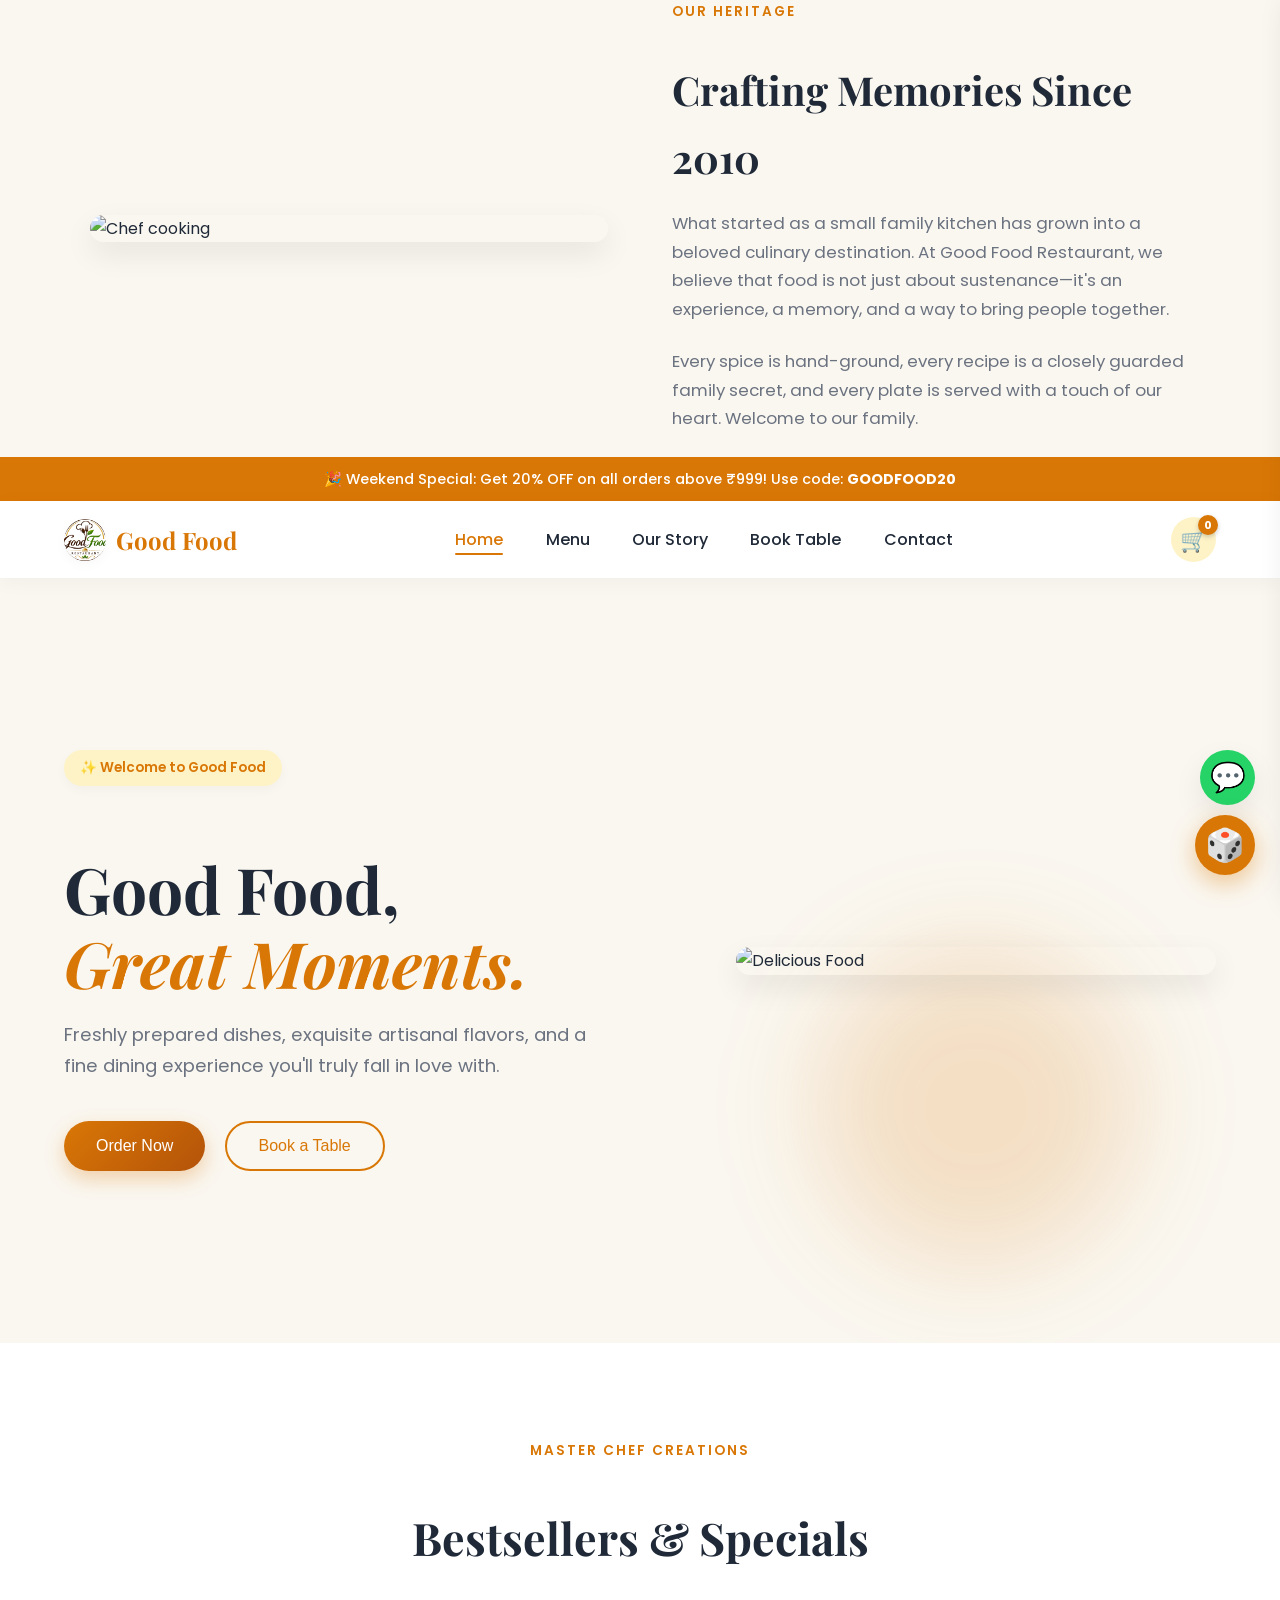
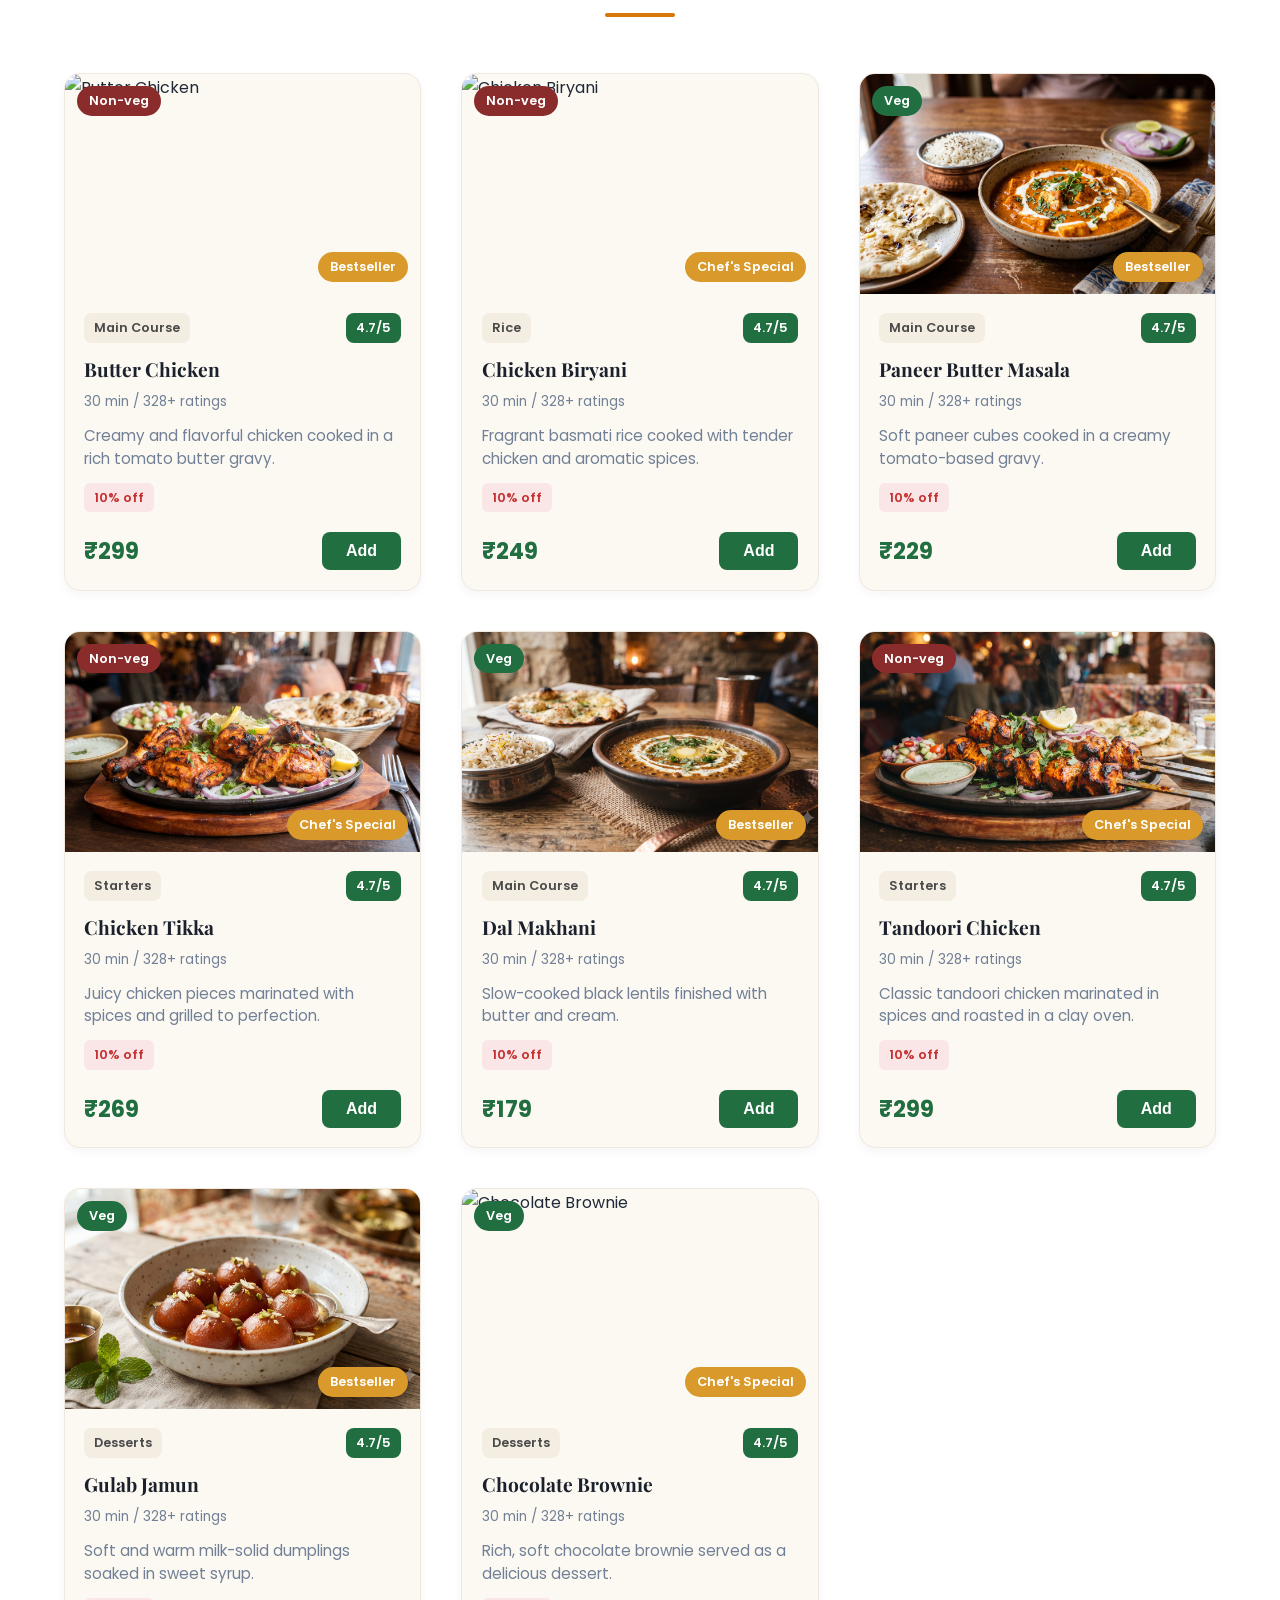
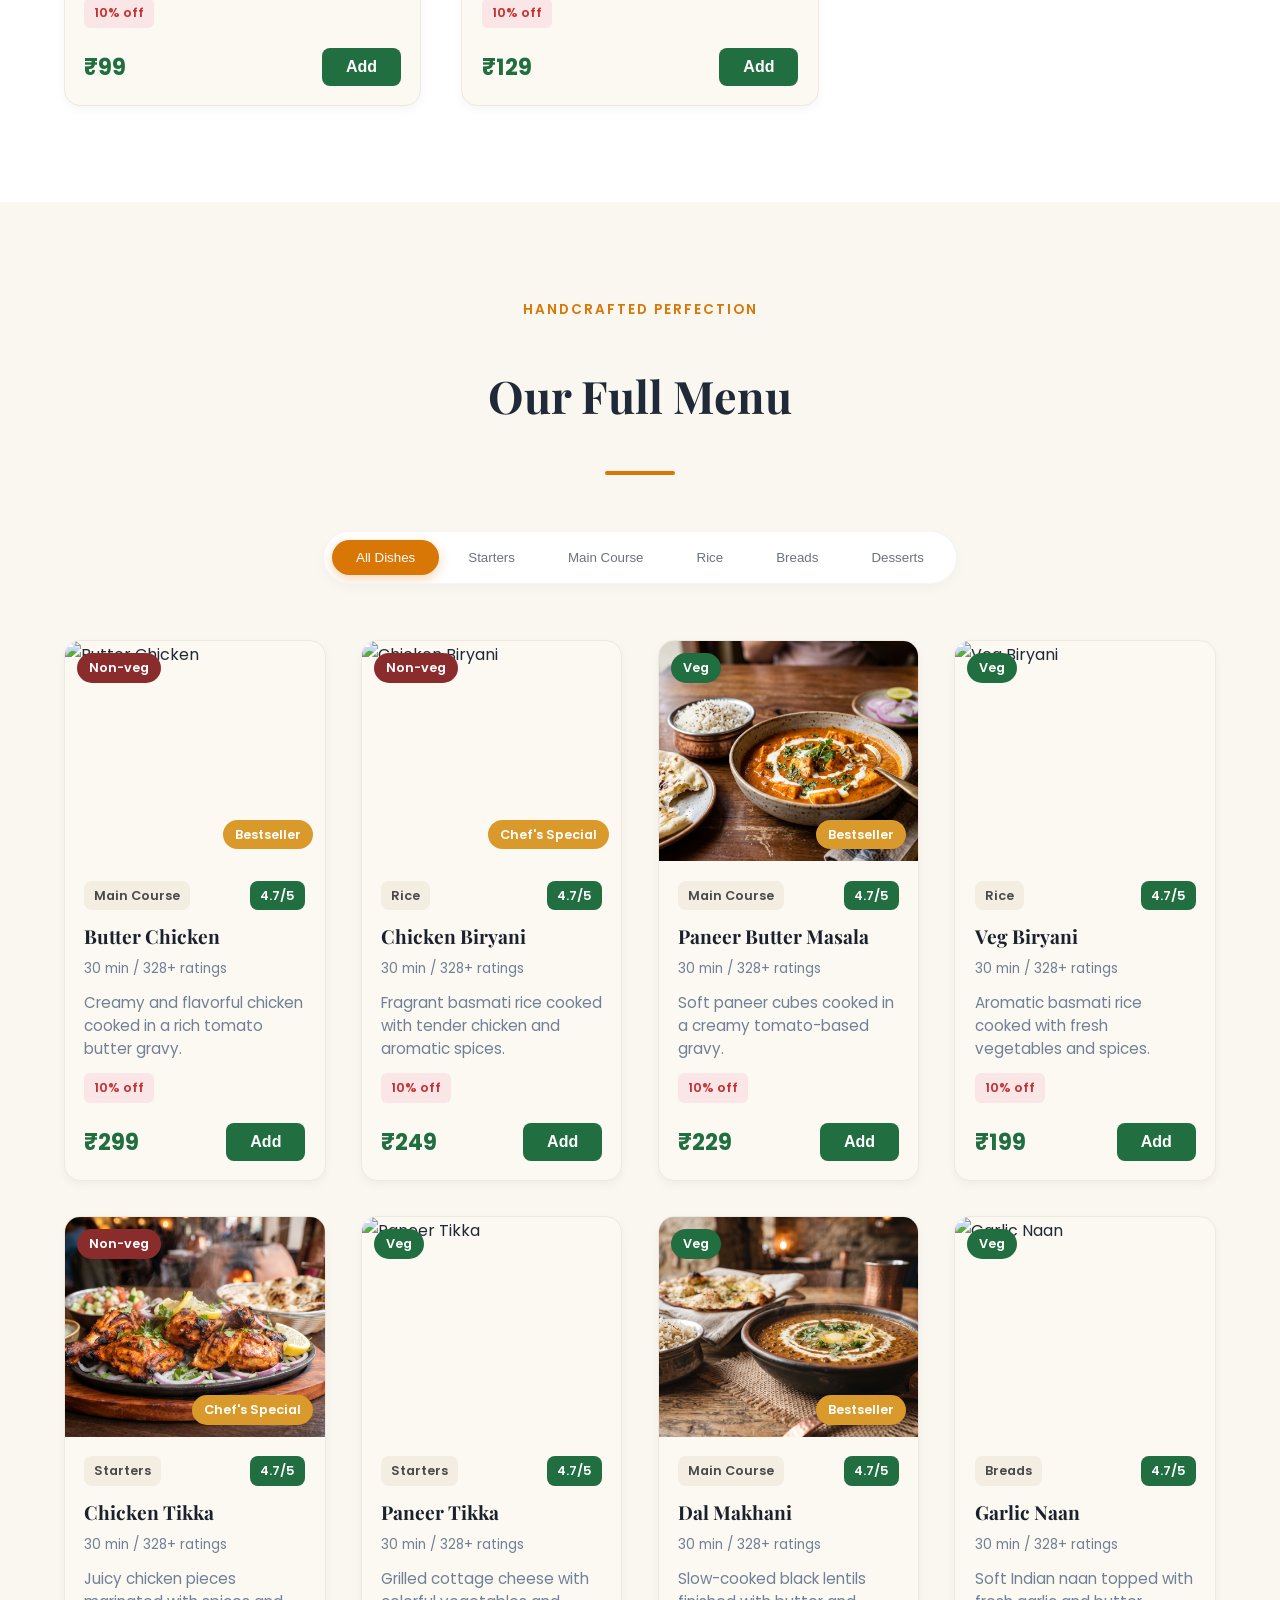
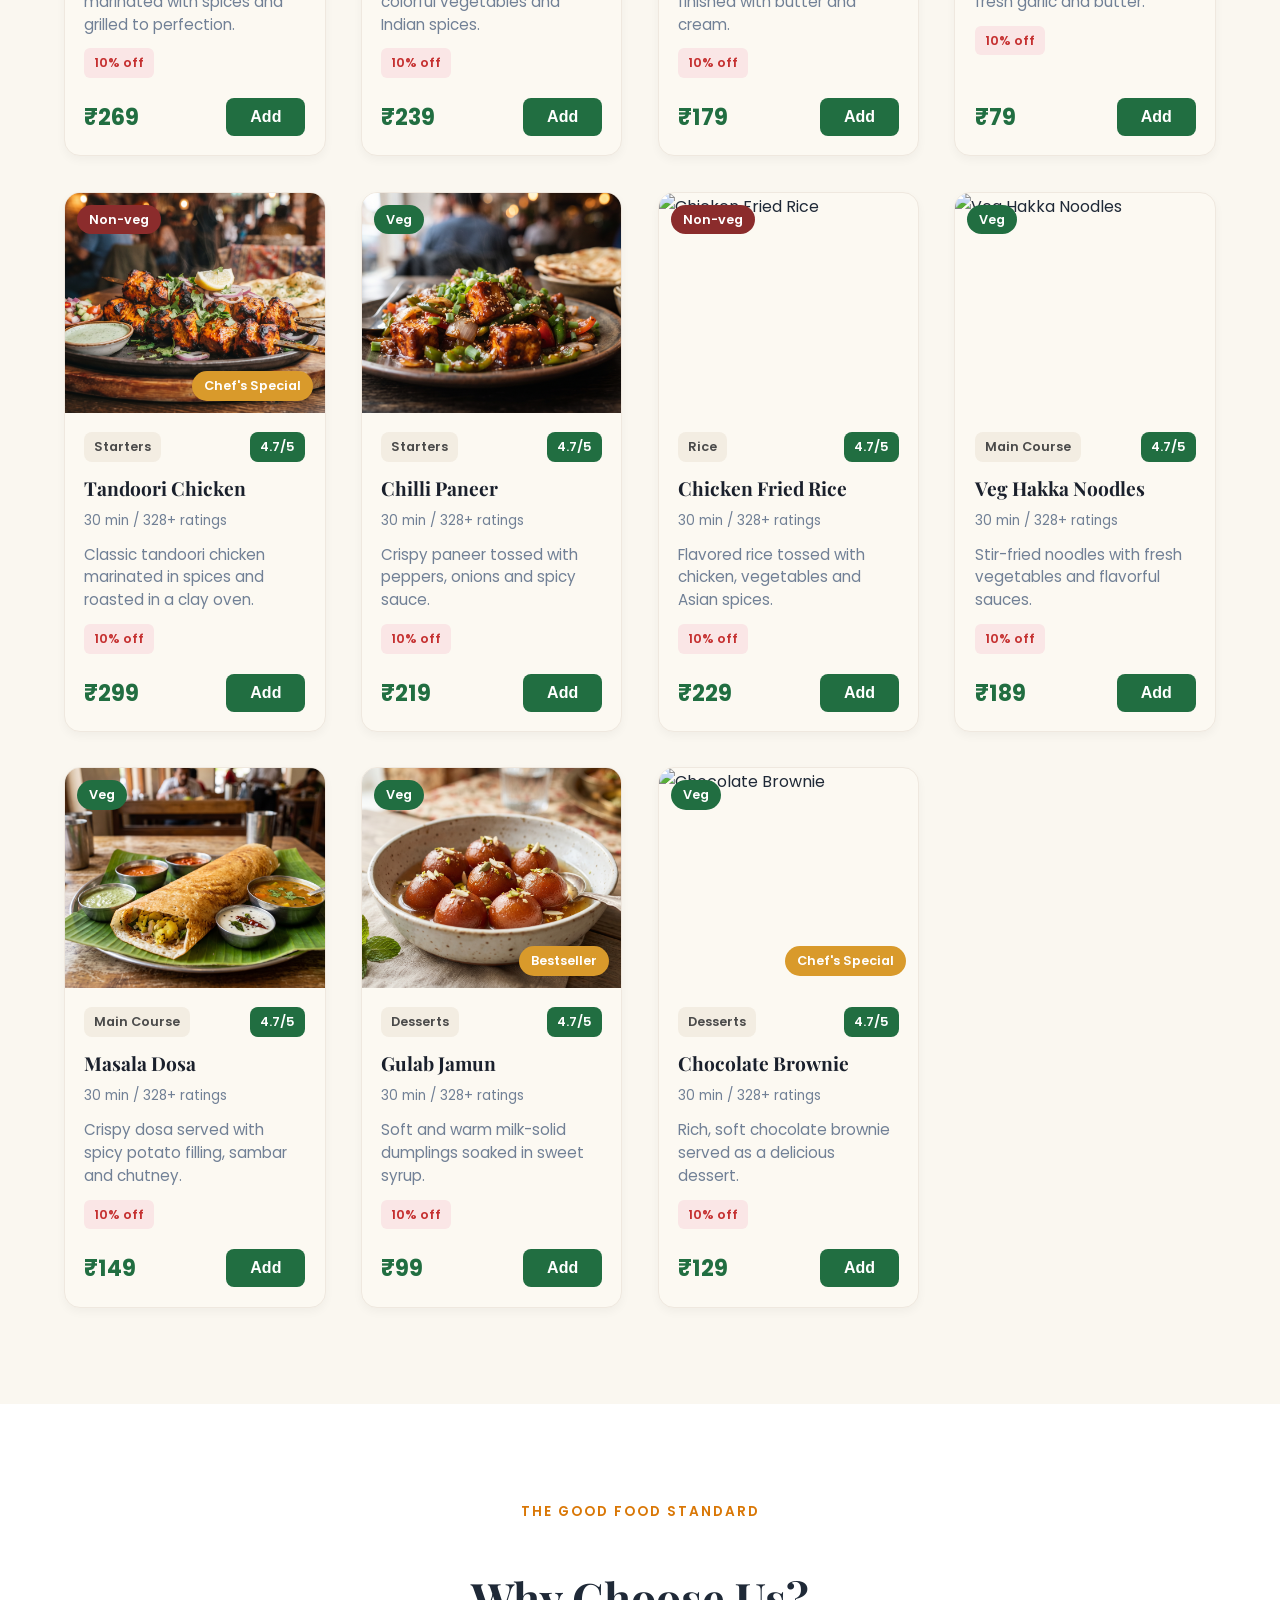
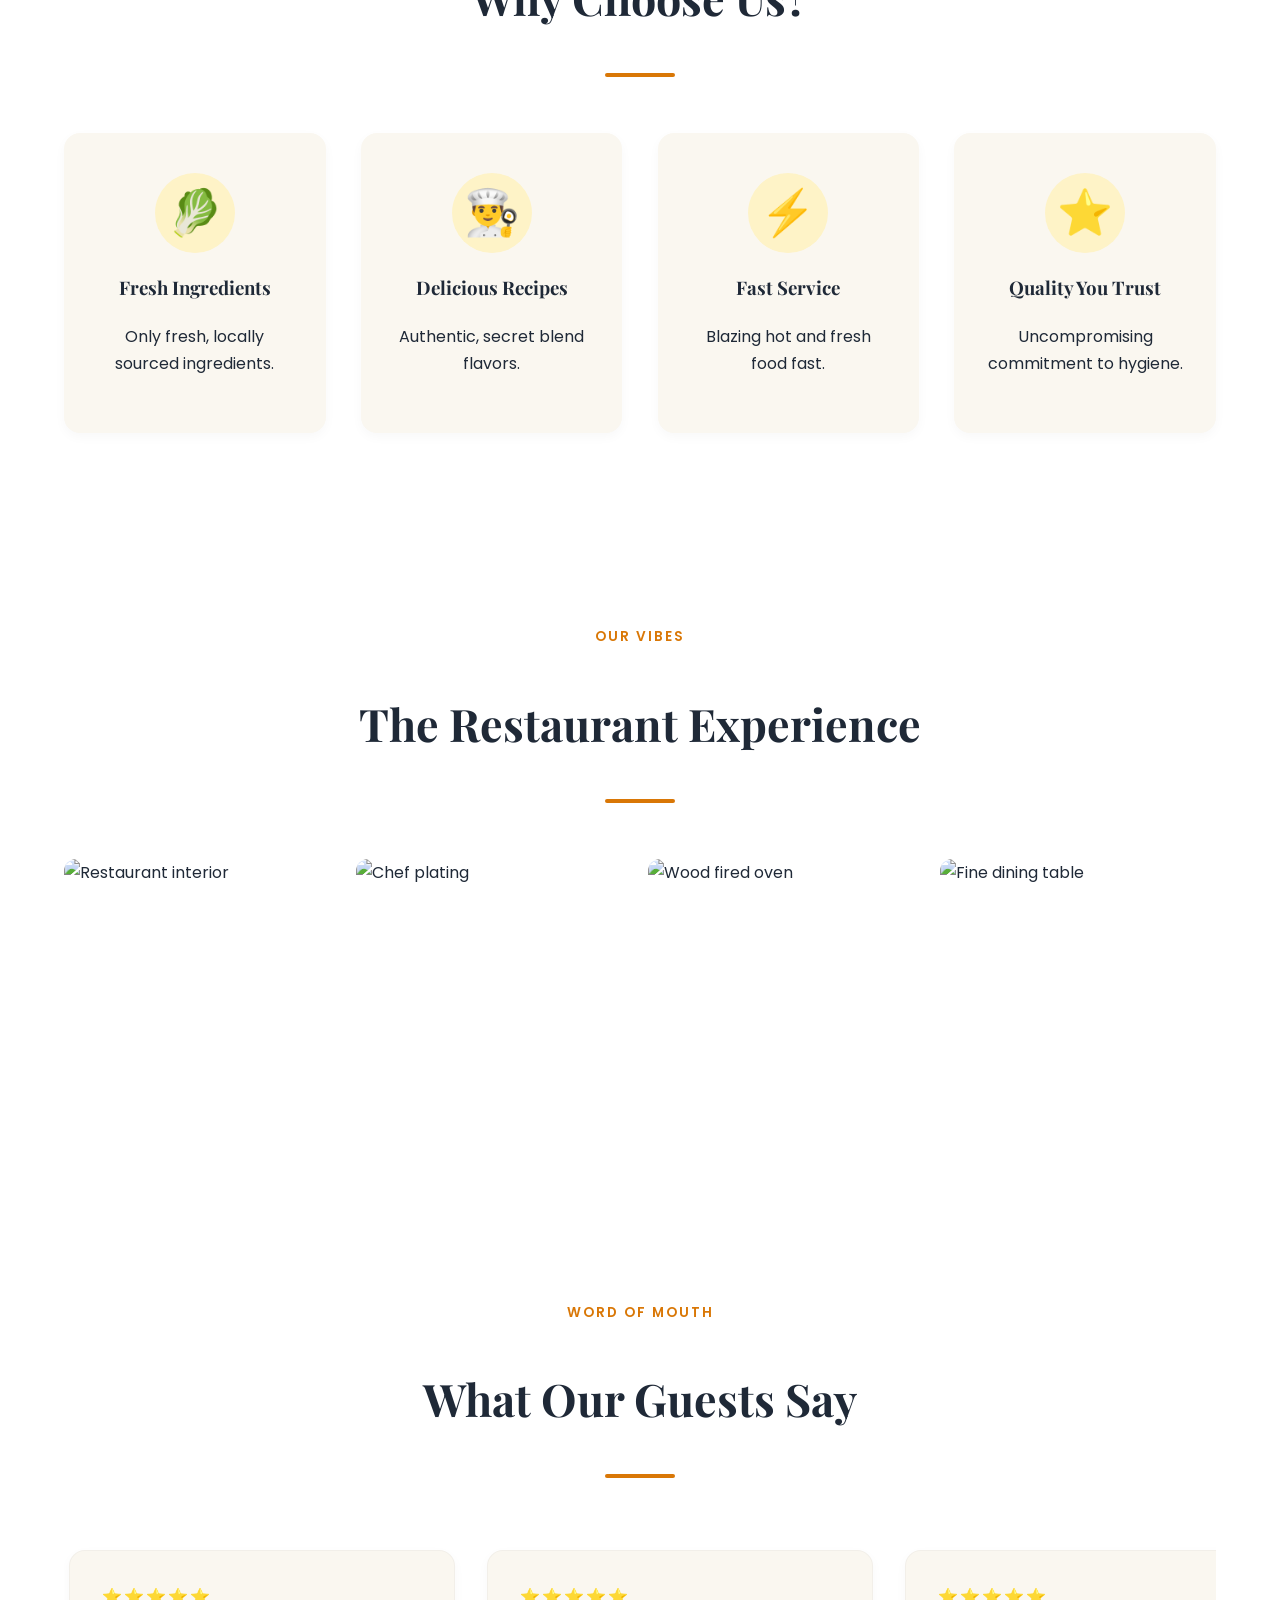
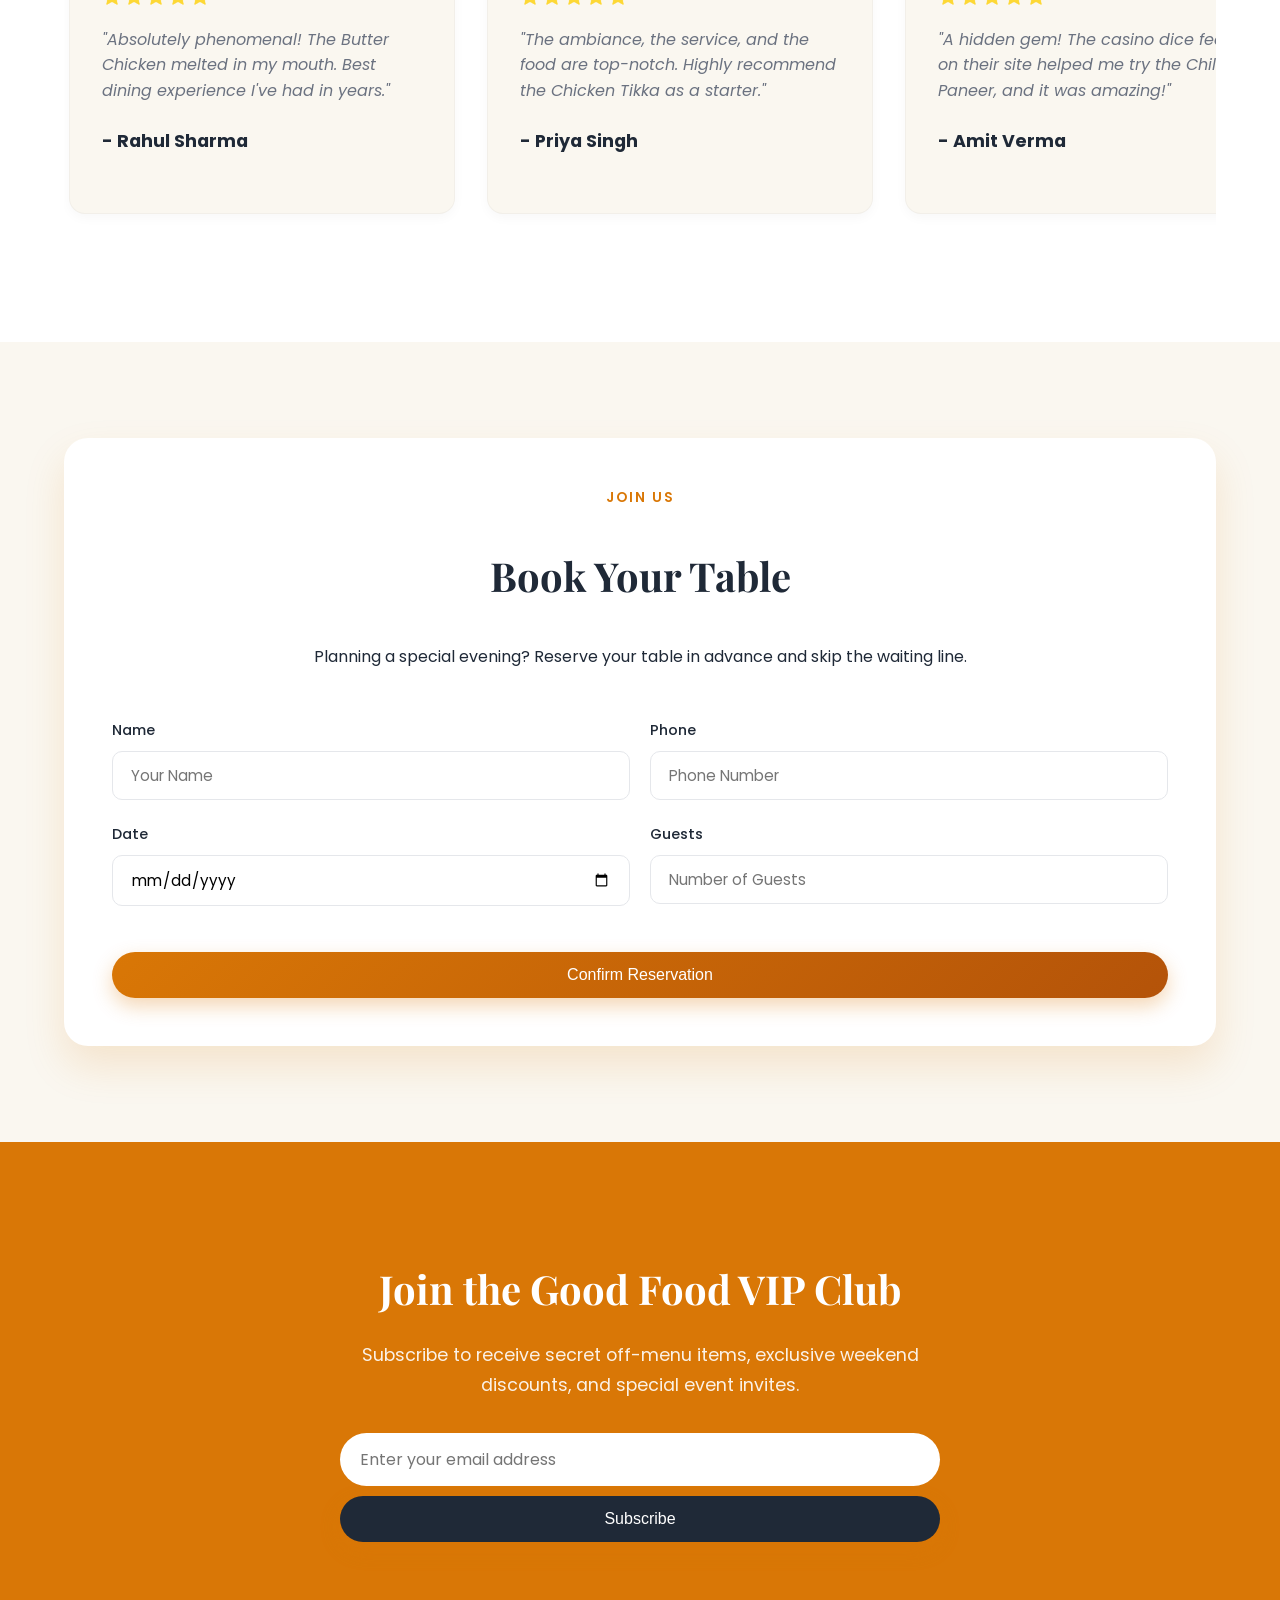
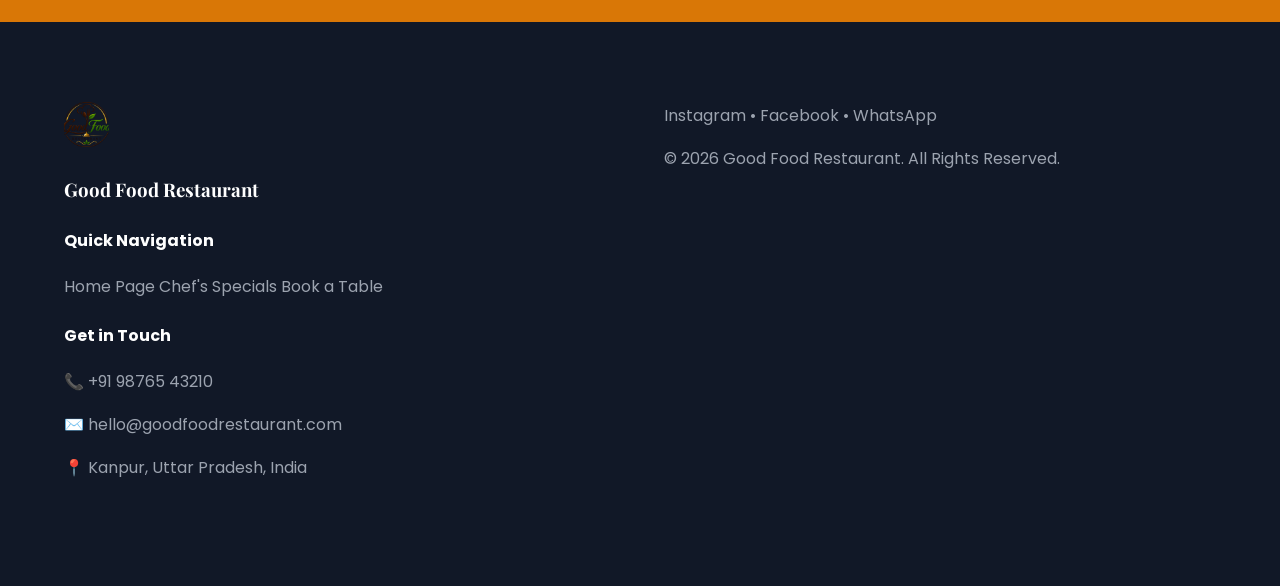
==== commit bfe87056: "hjgfdfhjgdgfhjjhuyutyd" ====
--- a/index.html
+++ b/index.html
@@ -7,6 +7,20 @@
     <link href="https://fonts.googleapis.com/css2?family=Playfair+Display:ital,wght@0,600;0,700;1,600&family=Poppins:wght@300;400;500;600&display=swap" rel="stylesheet">
     <link rel="stylesheet" href="style.css">
 </head>
+<!-- Our Story Section (NEW) -->
+            <section id="our-story" class="our-story section-reveal">
+                <div class="story-container">
+                    <div class="story-image">
+                        <img src="https://images.unsplash.com/photo-1414235077428-338989a2e8c0?w=800&q=80" alt="Chef cooking">
+                    </div>
+                    <div class="story-text">
+                        <span class="sub-heading">Our Heritage</span>
+                        <h2>Crafting Memories Since 2010</h2>
+                        <p>What started as a small family kitchen has grown into a beloved culinary destination. At Good Food Restaurant, we believe that food is not just about sustenance—it's an experience, a memory, and a way to bring people together.</p>
+                        <p>Every spice is hand-ground, every recipe is a closely guarded family secret, and every plate is served with a touch of our heart. Welcome to our family.</p>
+                    </div>
+                </div>
+            </section>
 <body>
 
     <!-- Splash Screen -->
@@ -138,20 +152,6 @@
                 <div class="menu-grid" id="menu-grid"></div>
             </section>
 
-            <!-- Our Story Section (NEW) -->
-            <section id="our-story" class="our-story section-reveal">
-                <div class="story-container">
-                    <div class="story-image">
-                        <img src="https://images.unsplash.com/photo-1414235077428-338989a2e8c0?w=800&q=80" alt="Chef cooking">
-                    </div>
-                    <div class="story-text">
-                        <span class="sub-heading">Our Heritage</span>
-                        <h2>Crafting Memories Since 2010</h2>
-                        <p>What started as a small family kitchen has grown into a beloved culinary destination. At Good Food Restaurant, we believe that food is not just about sustenance—it's an experience, a memory, and a way to bring people together.</p>
-                        <p>Every spice is hand-ground, every recipe is a closely guarded family secret, and every plate is served with a touch of our heart. Welcome to our family.</p>
-                    </div>
-                </div>
-            </section>
 
             <!-- Why Choose Us -->
             <section id="why-us" class="why-us section-reveal">
--- a/style.css
+++ b/style.css
@@ -37,7 +37,7 @@
     left: 0; 
     width: 100%; 
     height: 100%; 
-    background-color: #fdfaf3; /* Matches the exact cream background of your image */
+    background-color: #f9f4eb; /* Exact color of your logo's background box */
     display: flex; 
     align-items: center; 
     justify-content: center; 
@@ -58,11 +58,11 @@
 }
 
 .splash-logo { 
-    width: 85%; /* Makes it nicely large on mobile */
-    max-width: 450px; /* Keeps it from getting too huge on laptops */
+    width: 85%; 
+    max-width: 450px; 
     height: auto; 
     object-fit: contain; 
-    /* Removed the box-shadow and border-radius so it blends perfectly flat */
+    mix-blend-mode: multiply; 
     animation: smoothFadeIn 1.2s ease-out forwards; 
 }
 
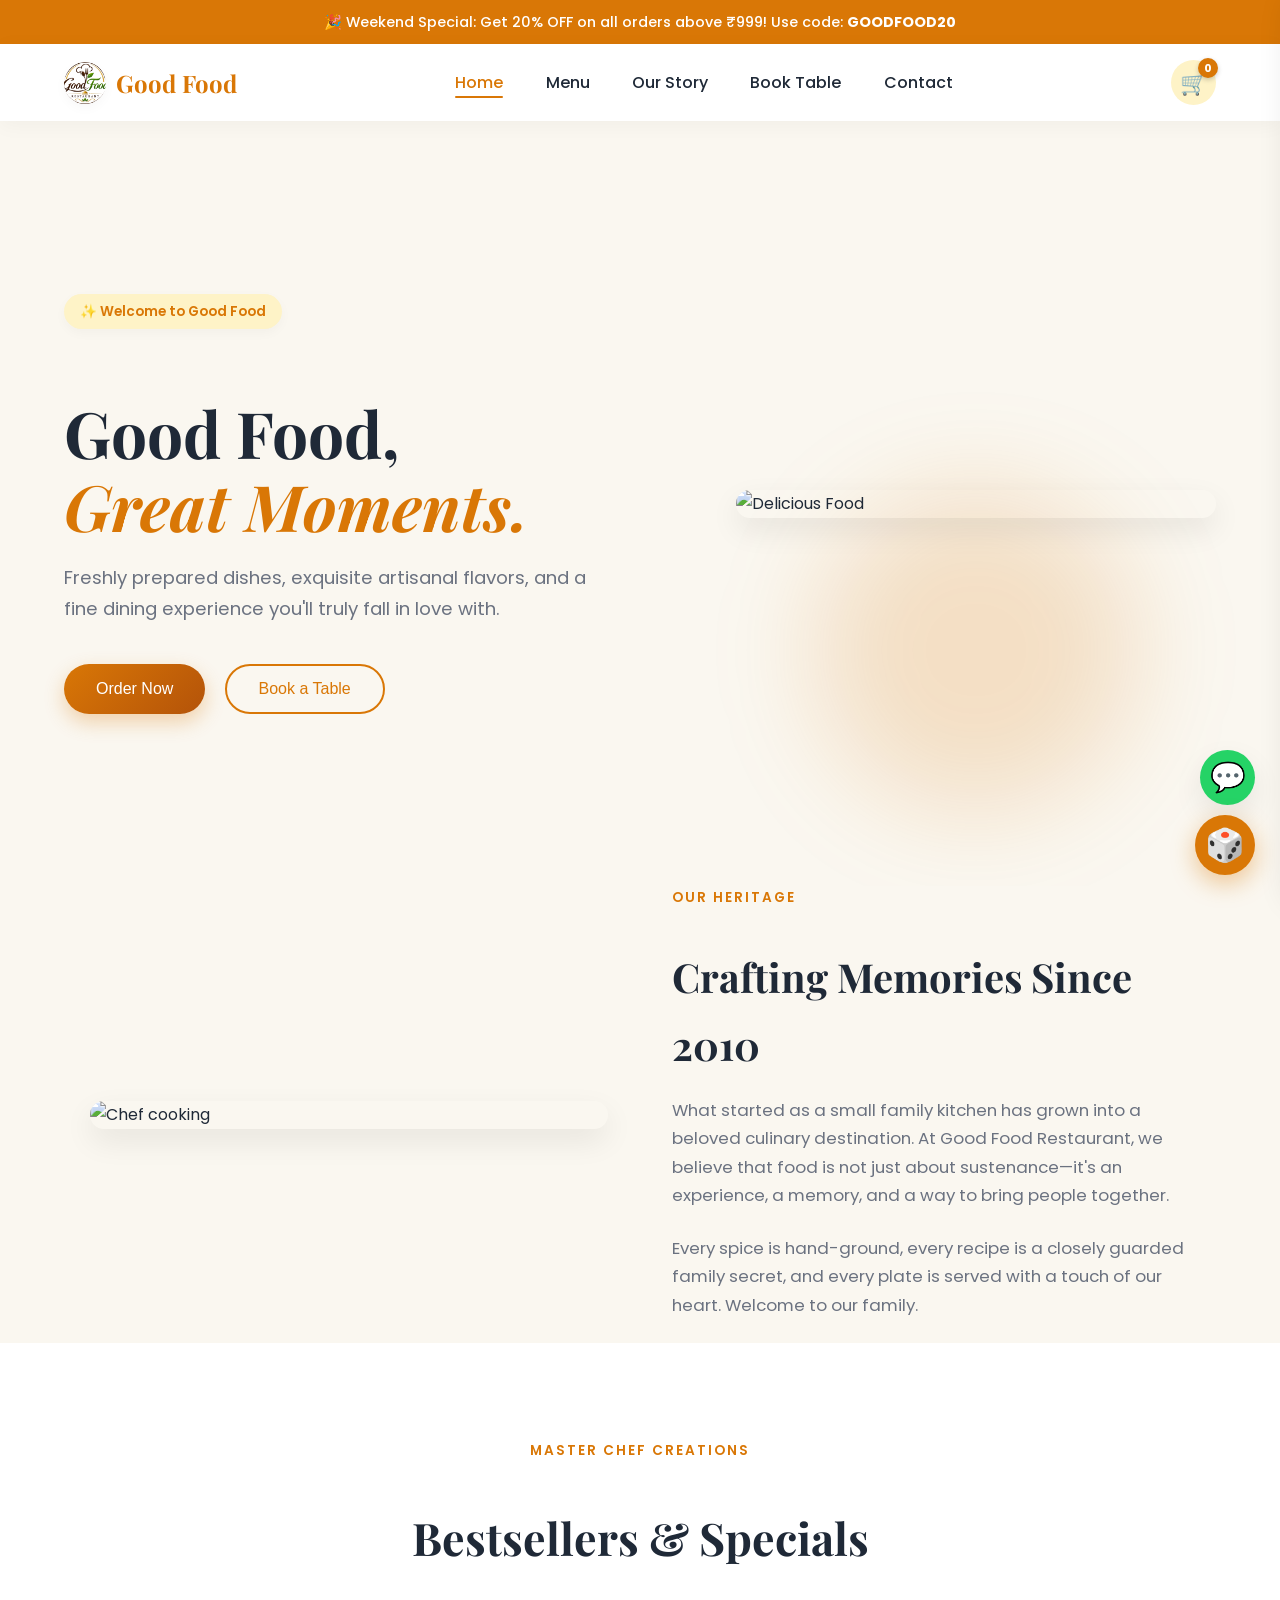
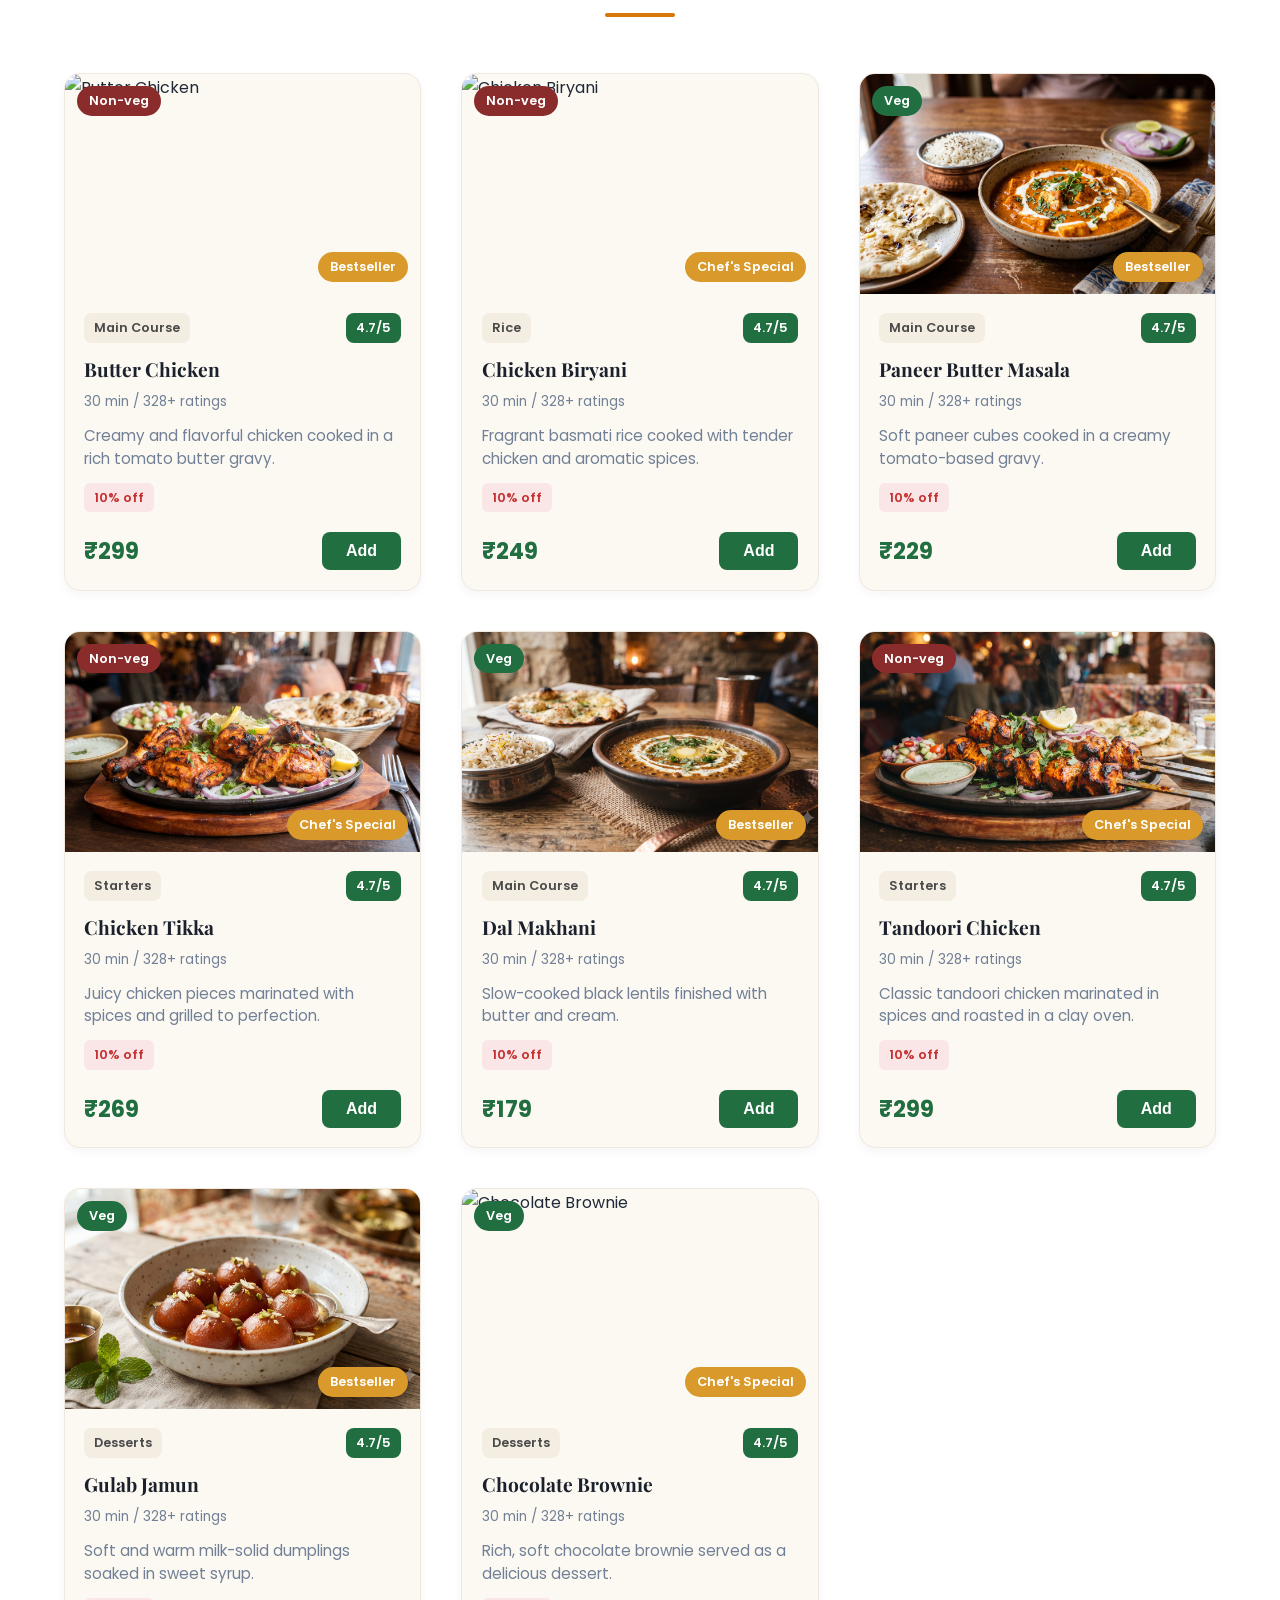
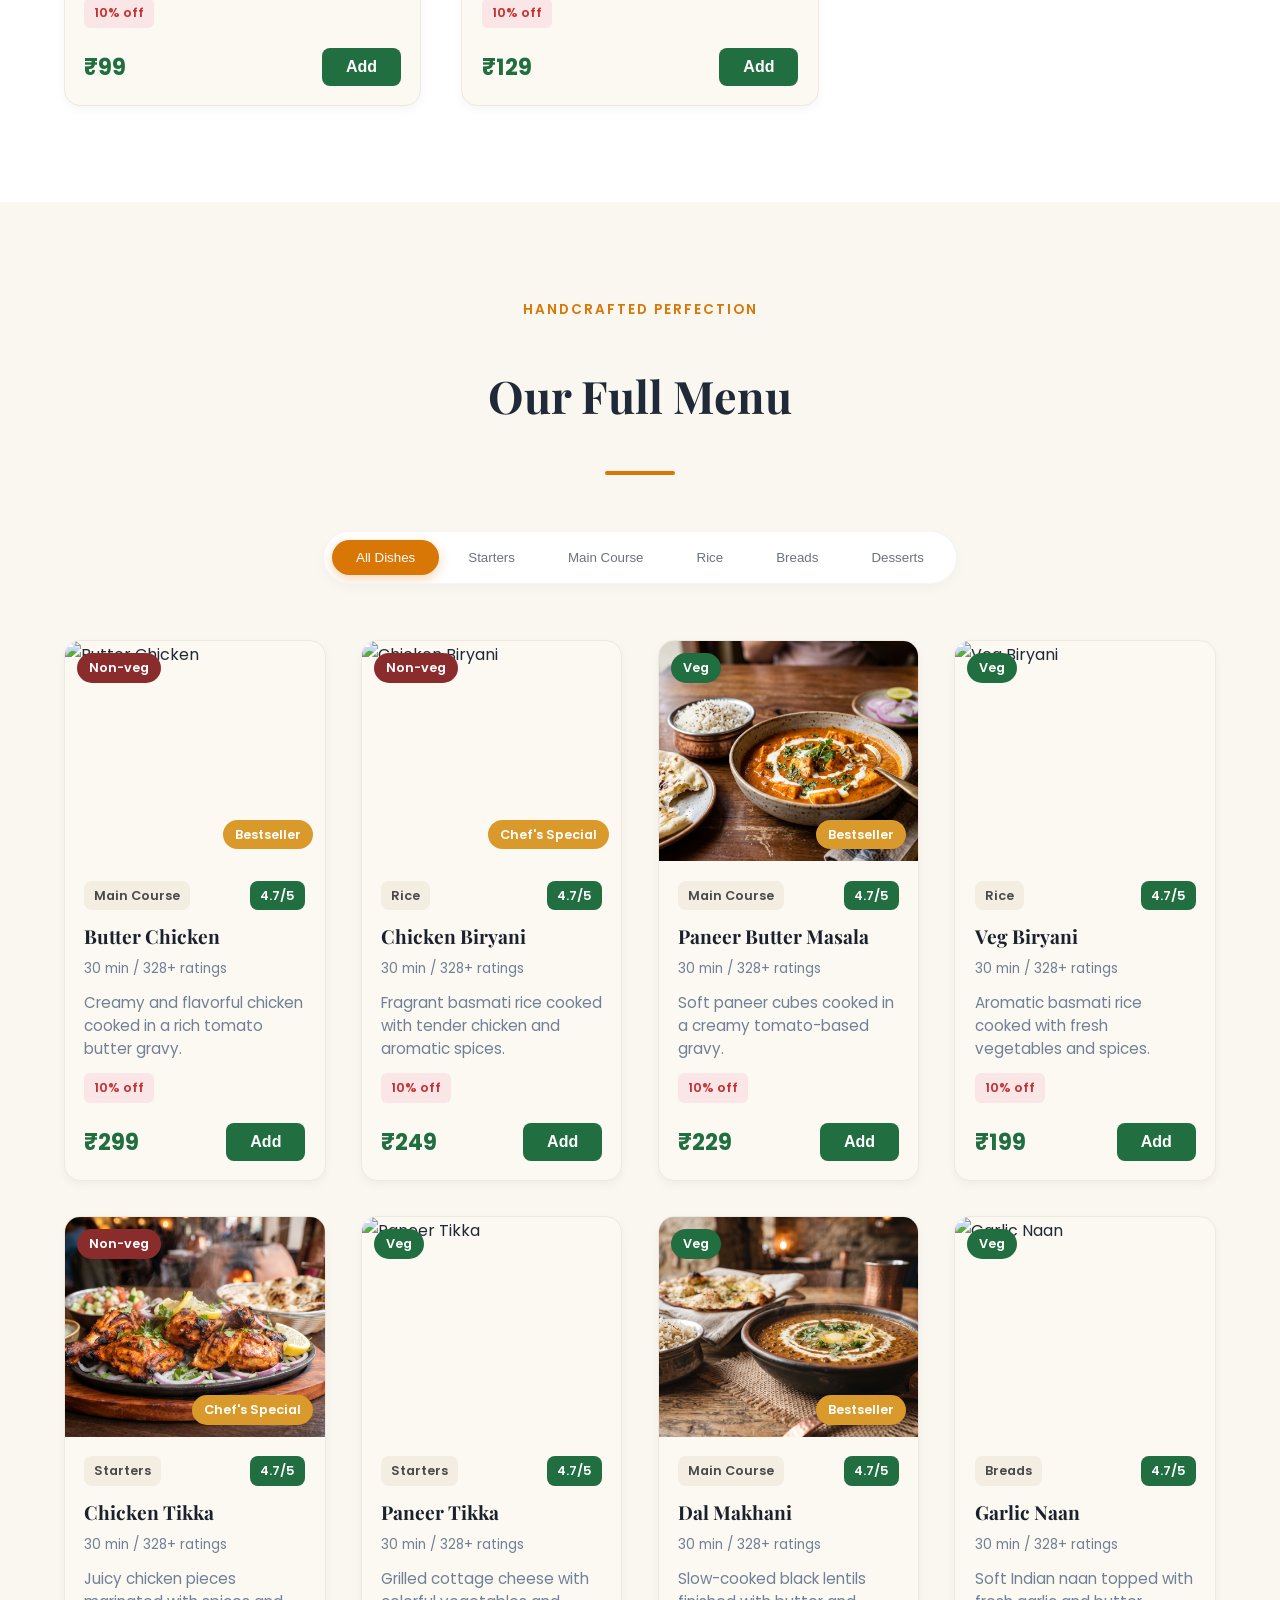
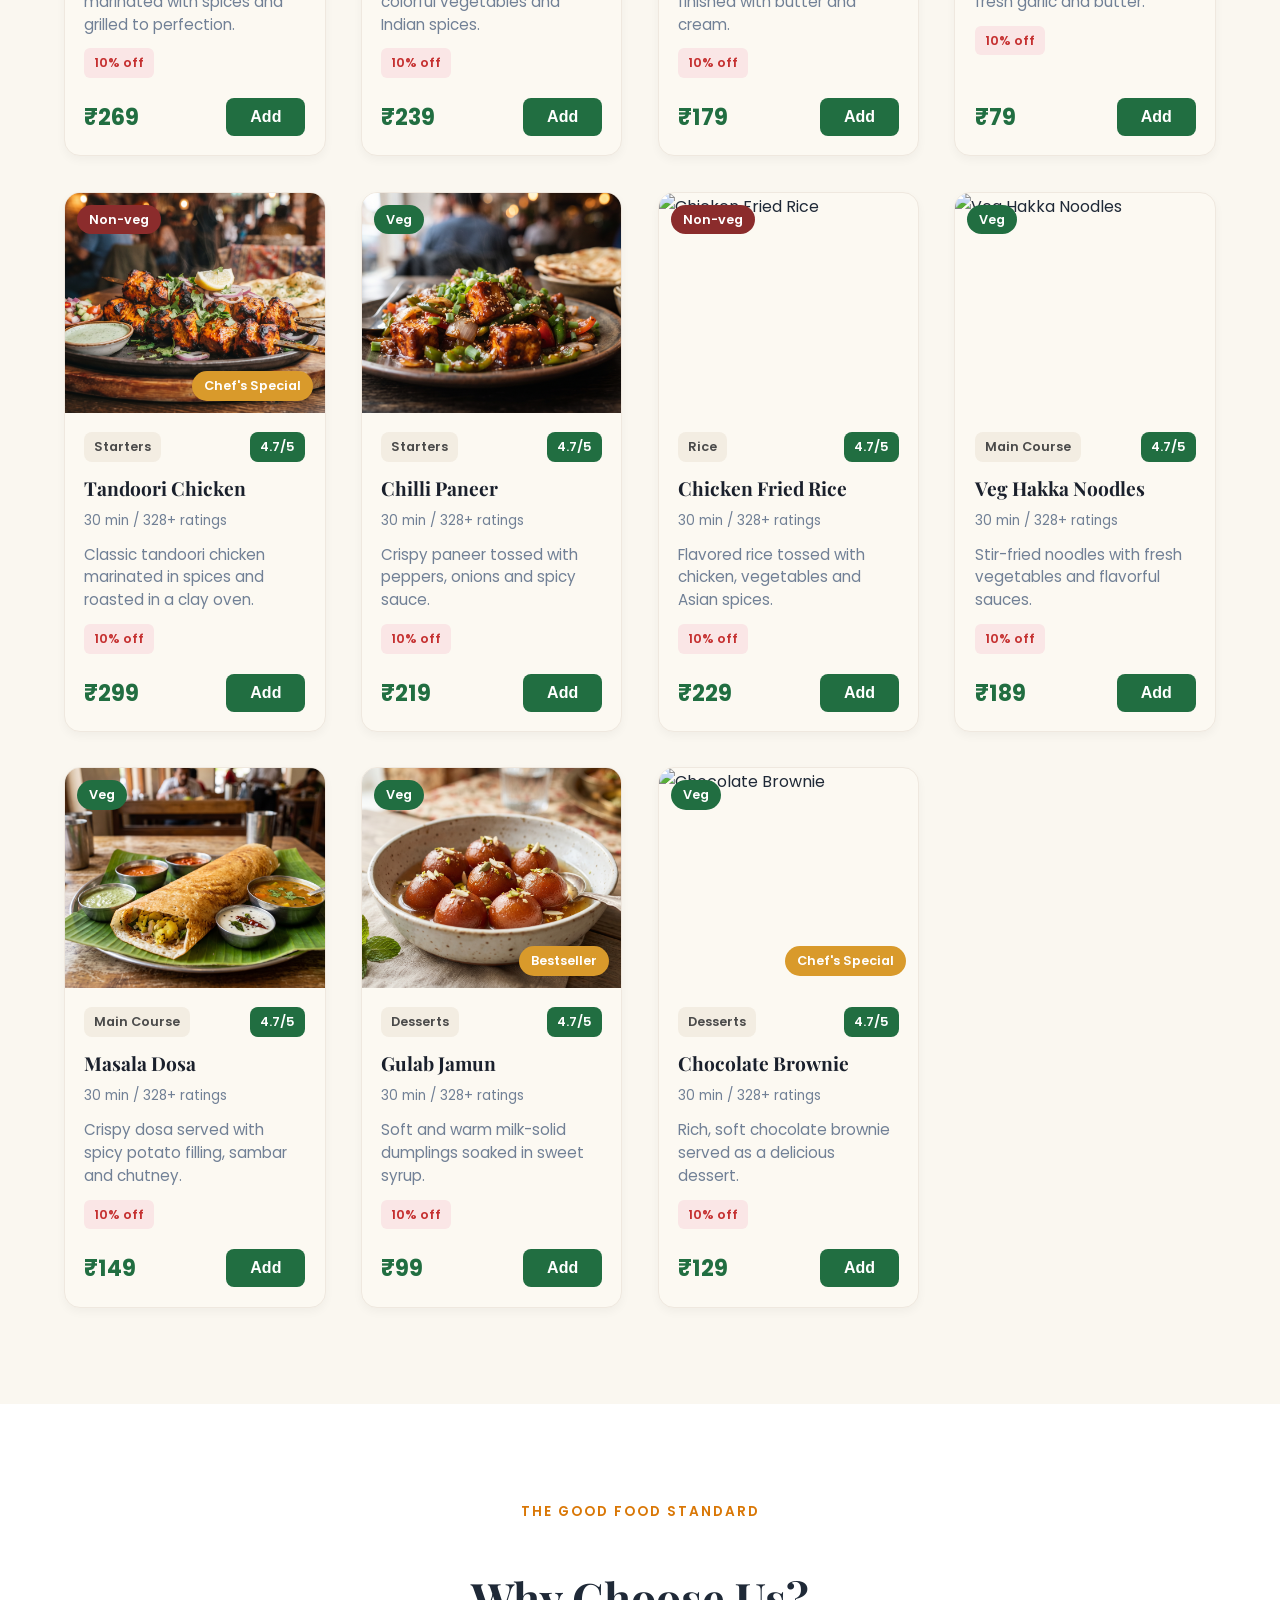
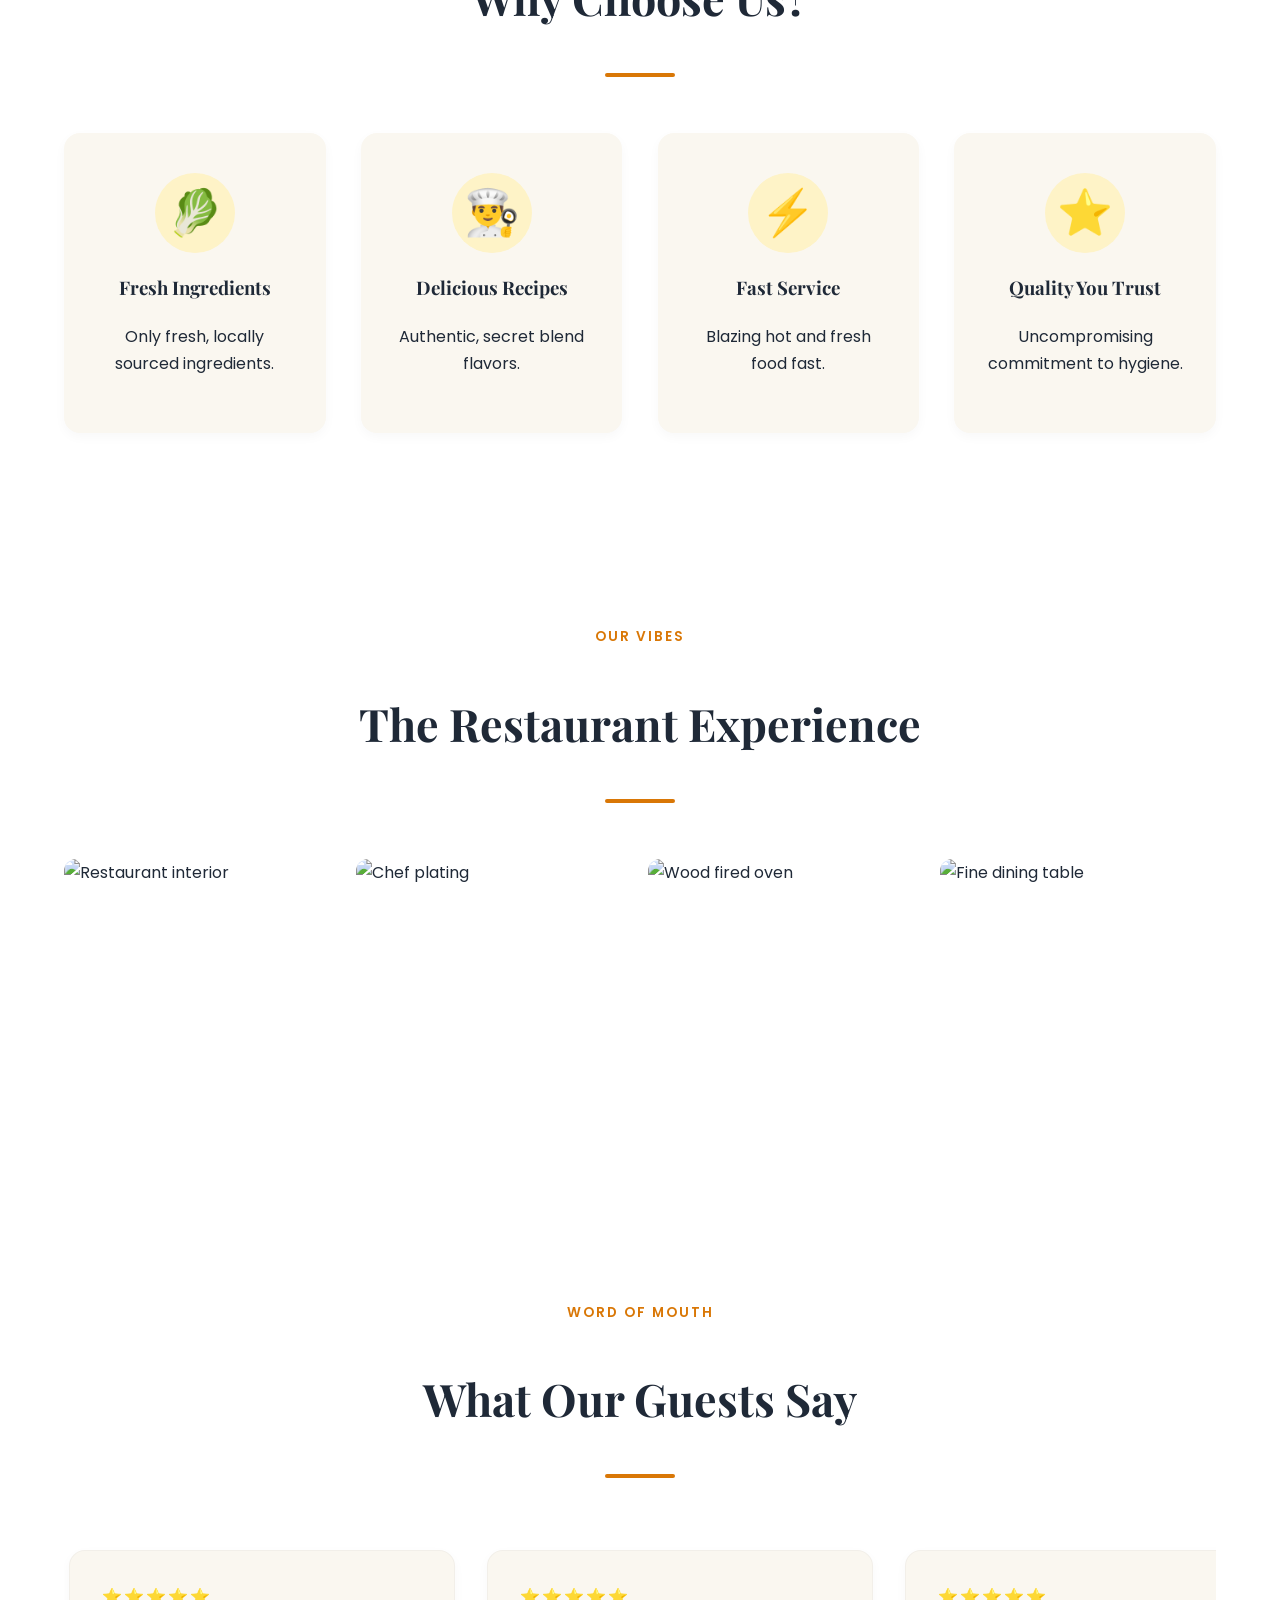
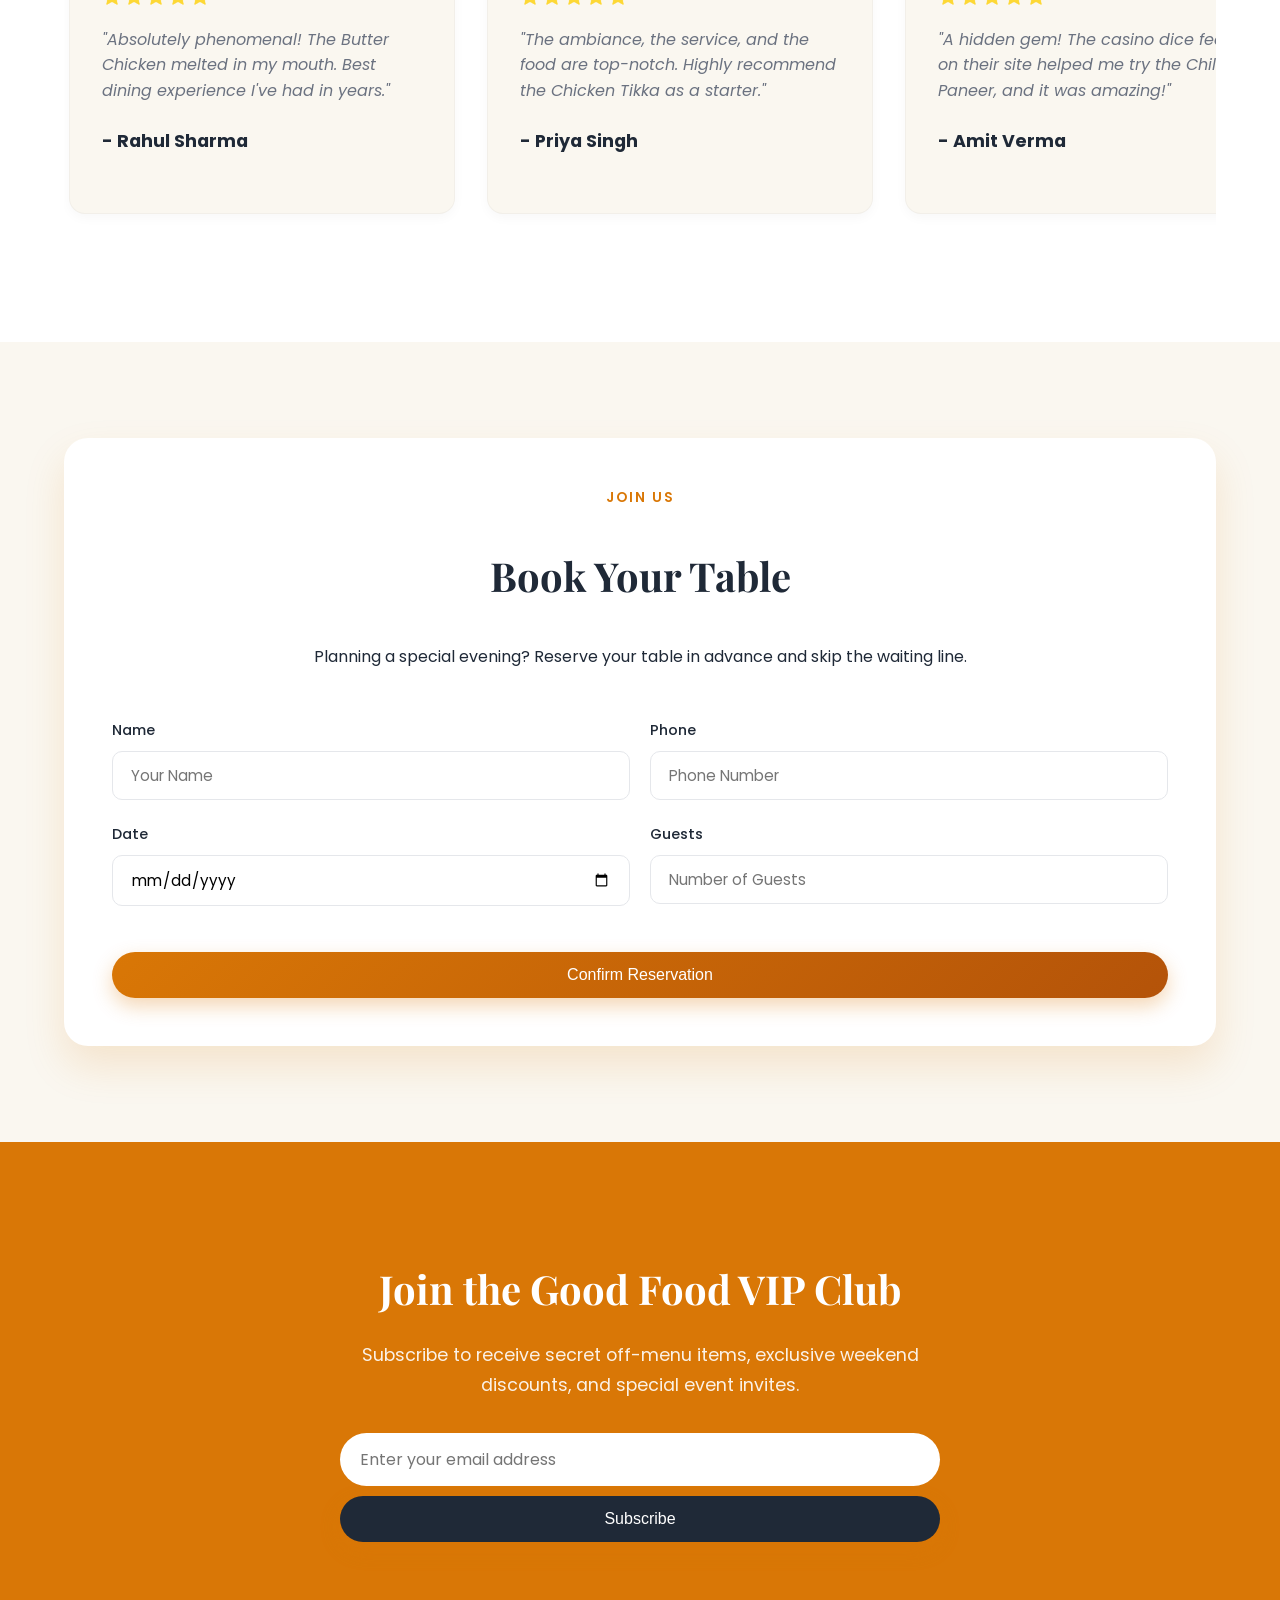
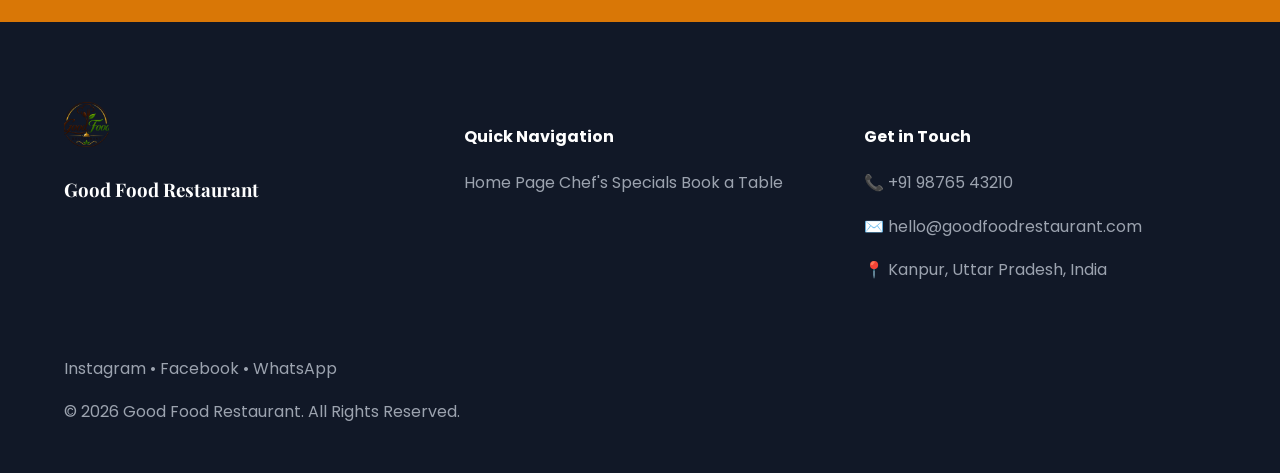
==== commit af0ce091: "jhgc" ====
--- a/index.html
+++ b/index.html
@@ -7,29 +7,14 @@
     <link href="https://fonts.googleapis.com/css2?family=Playfair+Display:ital,wght@0,600;0,700;1,600&family=Poppins:wght@300;400;500;600&display=swap" rel="stylesheet">
     <link rel="stylesheet" href="style.css">
 </head>
-<!-- Our Story Section (NEW) -->
-            <section id="our-story" class="our-story section-reveal">
-                <div class="story-container">
-                    <div class="story-image">
-                        <img src="https://images.unsplash.com/photo-1414235077428-338989a2e8c0?w=800&q=80" alt="Chef cooking">
-                    </div>
-                    <div class="story-text">
-                        <span class="sub-heading">Our Heritage</span>
-                        <h2>Crafting Memories Since 2010</h2>
-                        <p>What started as a small family kitchen has grown into a beloved culinary destination. At Good Food Restaurant, we believe that food is not just about sustenance—it's an experience, a memory, and a way to bring people together.</p>
-                        <p>Every spice is hand-ground, every recipe is a closely guarded family secret, and every plate is served with a touch of our heart. Welcome to our family.</p>
-                    </div>
-                </div>
-            </section>
 <body>
 
     <!-- Splash Screen -->
-    <!-- Splash Screen -->
-<div id="splash-screen">
-    <div class="splash-content">
-        <img src="images/Logo.png" alt="Good Food Logo" class="splash-logo">
+    <div id="splash-screen">
+        <div class="splash-content">
+            <img src="images/Logo.png" alt="Good Food Logo" class="splash-logo">
+        </div>
     </div>
-</div>
 
     <!-- Live Promo Banner -->
     <div class="promo-banner">
@@ -124,6 +109,21 @@
                 </div>
             </header>
 
+            <!-- Our Story Section -->
+            <section id="our-story" class="our-story section-reveal">
+                <div class="story-container">
+                    <div class="story-image">
+                        <img src="https://images.unsplash.com/photo-1414235077428-338989a2e8c0?w=800&q=80" alt="Chef cooking">
+                    </div>
+                    <div class="story-text">
+                        <span class="sub-heading">Our Heritage</span>
+                        <h2>Crafting Memories Since 2010</h2>
+                        <p>What started as a small family kitchen has grown into a beloved culinary destination. At Good Food Restaurant, we believe that food is not just about sustenance—it's an experience, a memory, and a way to bring people together.</p>
+                        <p>Every spice is hand-ground, every recipe is a closely guarded family secret, and every plate is served with a touch of our heart. Welcome to our family.</p>
+                    </div>
+                </div>
+            </section>
+
             <!-- Specials Section -->
             <section id="specials-section" class="specials-section section-reveal">
                 <div class="section-title">
@@ -152,7 +152,6 @@
                 <div class="menu-grid" id="menu-grid"></div>
             </section>
 
-
             <!-- Why Choose Us -->
             <section id="why-us" class="why-us section-reveal">
                 <div class="section-title">
@@ -168,7 +167,7 @@
                 </div>
             </section>
 
-            <!-- Visual Gallery (NEW) -->
+            <!-- Visual Gallery -->
             <section class="gallery-section section-reveal">
                 <div class="section-title">
                     <span class="sub-heading">Our Vibes</span>
@@ -183,7 +182,7 @@
                 </div>
             </section>
 
-            <!-- Testimonials (NEW) -->
+            <!-- Testimonials -->
             <section class="testimonials-section section-reveal">
                 <div class="section-title">
                     <span class="sub-heading">Word of Mouth</span>
@@ -209,7 +208,7 @@
                 </div>
             </section>
 
-            <!-- Table Reservation Form (NEW) -->
+            <!-- Table Reservation Form -->
             <section id="reservation" class="reservation-section section-reveal">
                 <div class="res-container">
                     <div class="res-text">
@@ -231,7 +230,7 @@
                 </div>
             </section>
 
-            <!-- VIP Newsletter (NEW) -->
+            <!-- VIP Newsletter -->
             <section class="newsletter-section section-reveal">
                 <div class="news-content">
                     <h2>Join the Good Food VIP Club</h2>
@@ -246,7 +245,6 @@
 
         <!-- ================= CHECKOUT VIEW ================= -->
         <div id="checkout-view" class="page-view bg-light">
-            <!-- (Checkout HTML remains the same as before) -->
             <div class="checkout-container section-reveal">
                 <div class="checkout-form-container">
                     <h2>Secure Checkout</h2>
@@ -291,7 +289,6 @@
 
         <!-- ================= SUCCESS VIEW ================= -->
         <div id="success-view" class="page-view bg-light">
-            <!-- (Success HTML remains the same as before) -->
             <div class="success-page">
                 <div class="success-container section-reveal">
                     <div class="success-icon-wrapper">
@@ -320,9 +317,10 @@
         <div class="footer-content">
             <div class="footer-brand">
                 <div class="footer-logo-row">
-    <img src="images/Logo.png" alt="Logo" class="footer-brand-logo">
-    <h3>Good Food Restaurant</h3>
-</div>
+                    <img src="images/Logo.png" alt="Logo" class="footer-brand-logo">
+                    <h3>Good Food Restaurant</h3>
+                </div>
+            </div>
             
             <div class="footer-links">
                 <h4>Quick Navigation</h4>
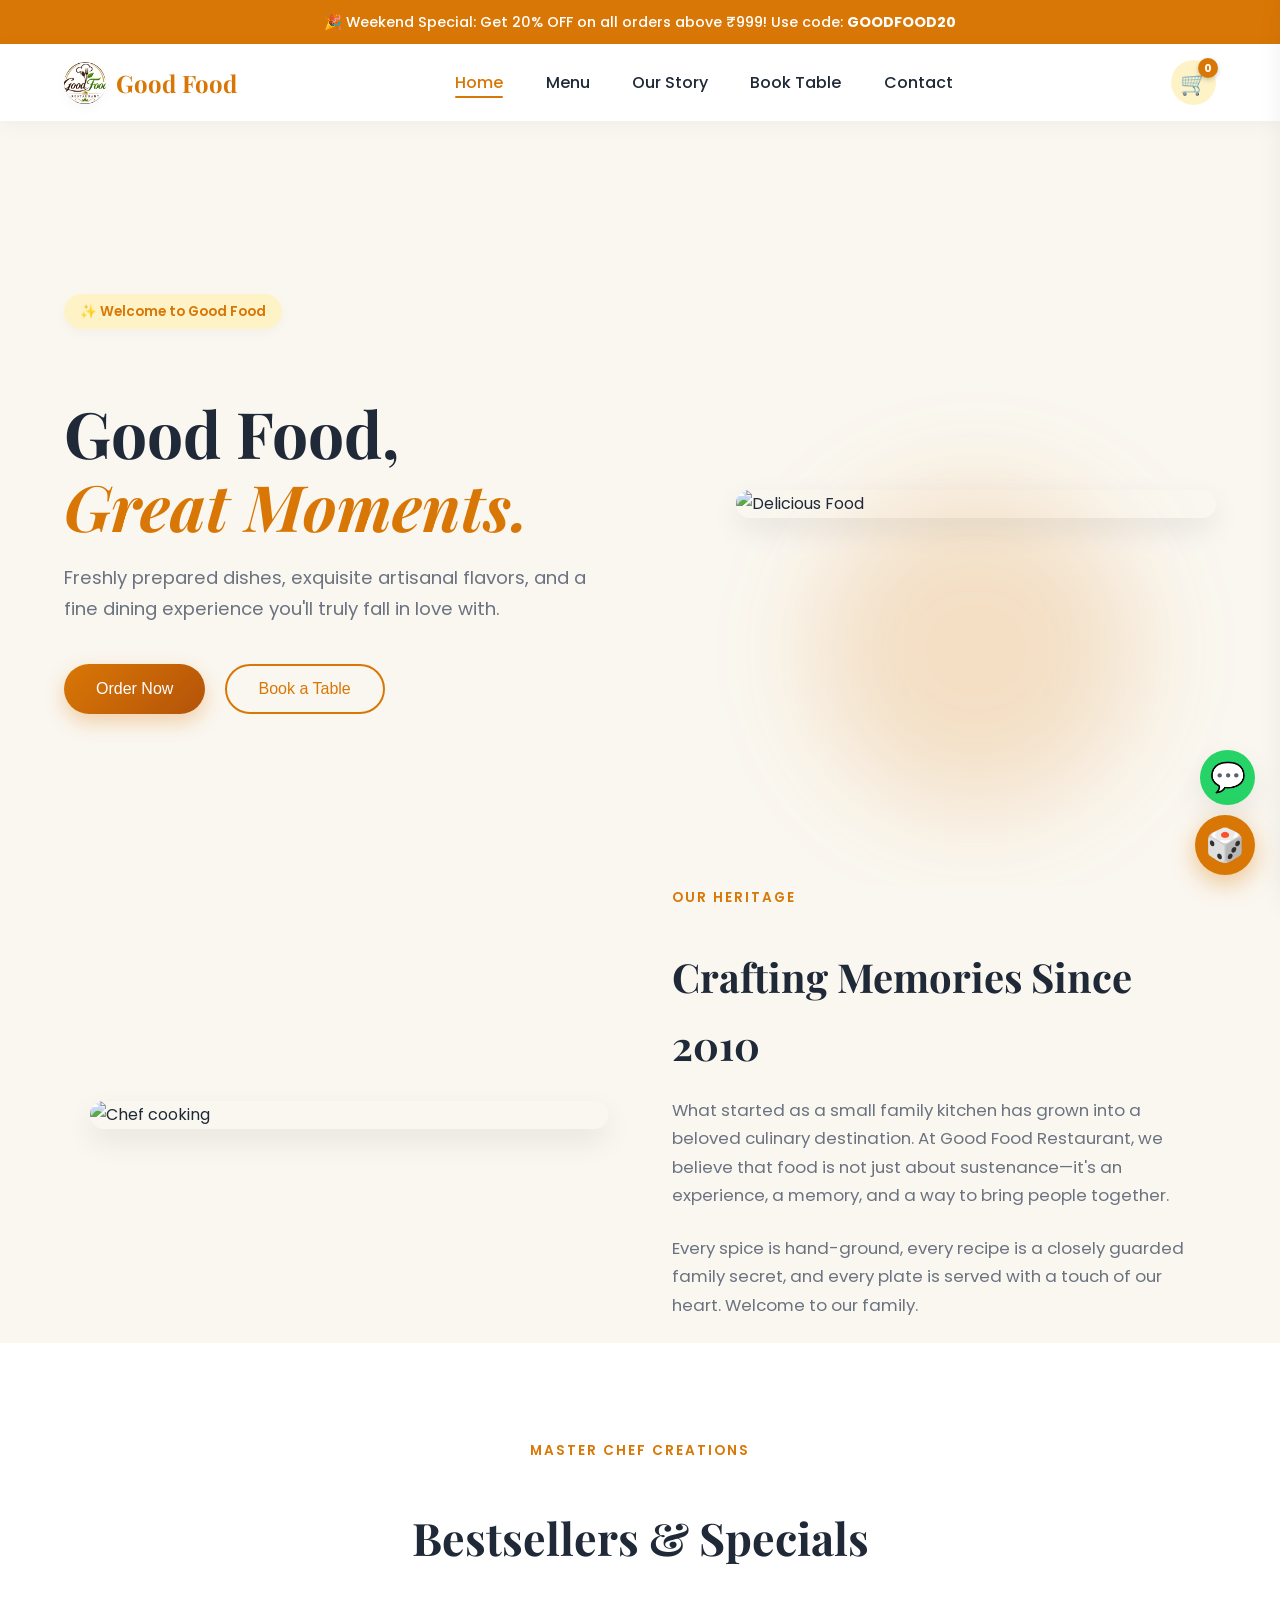
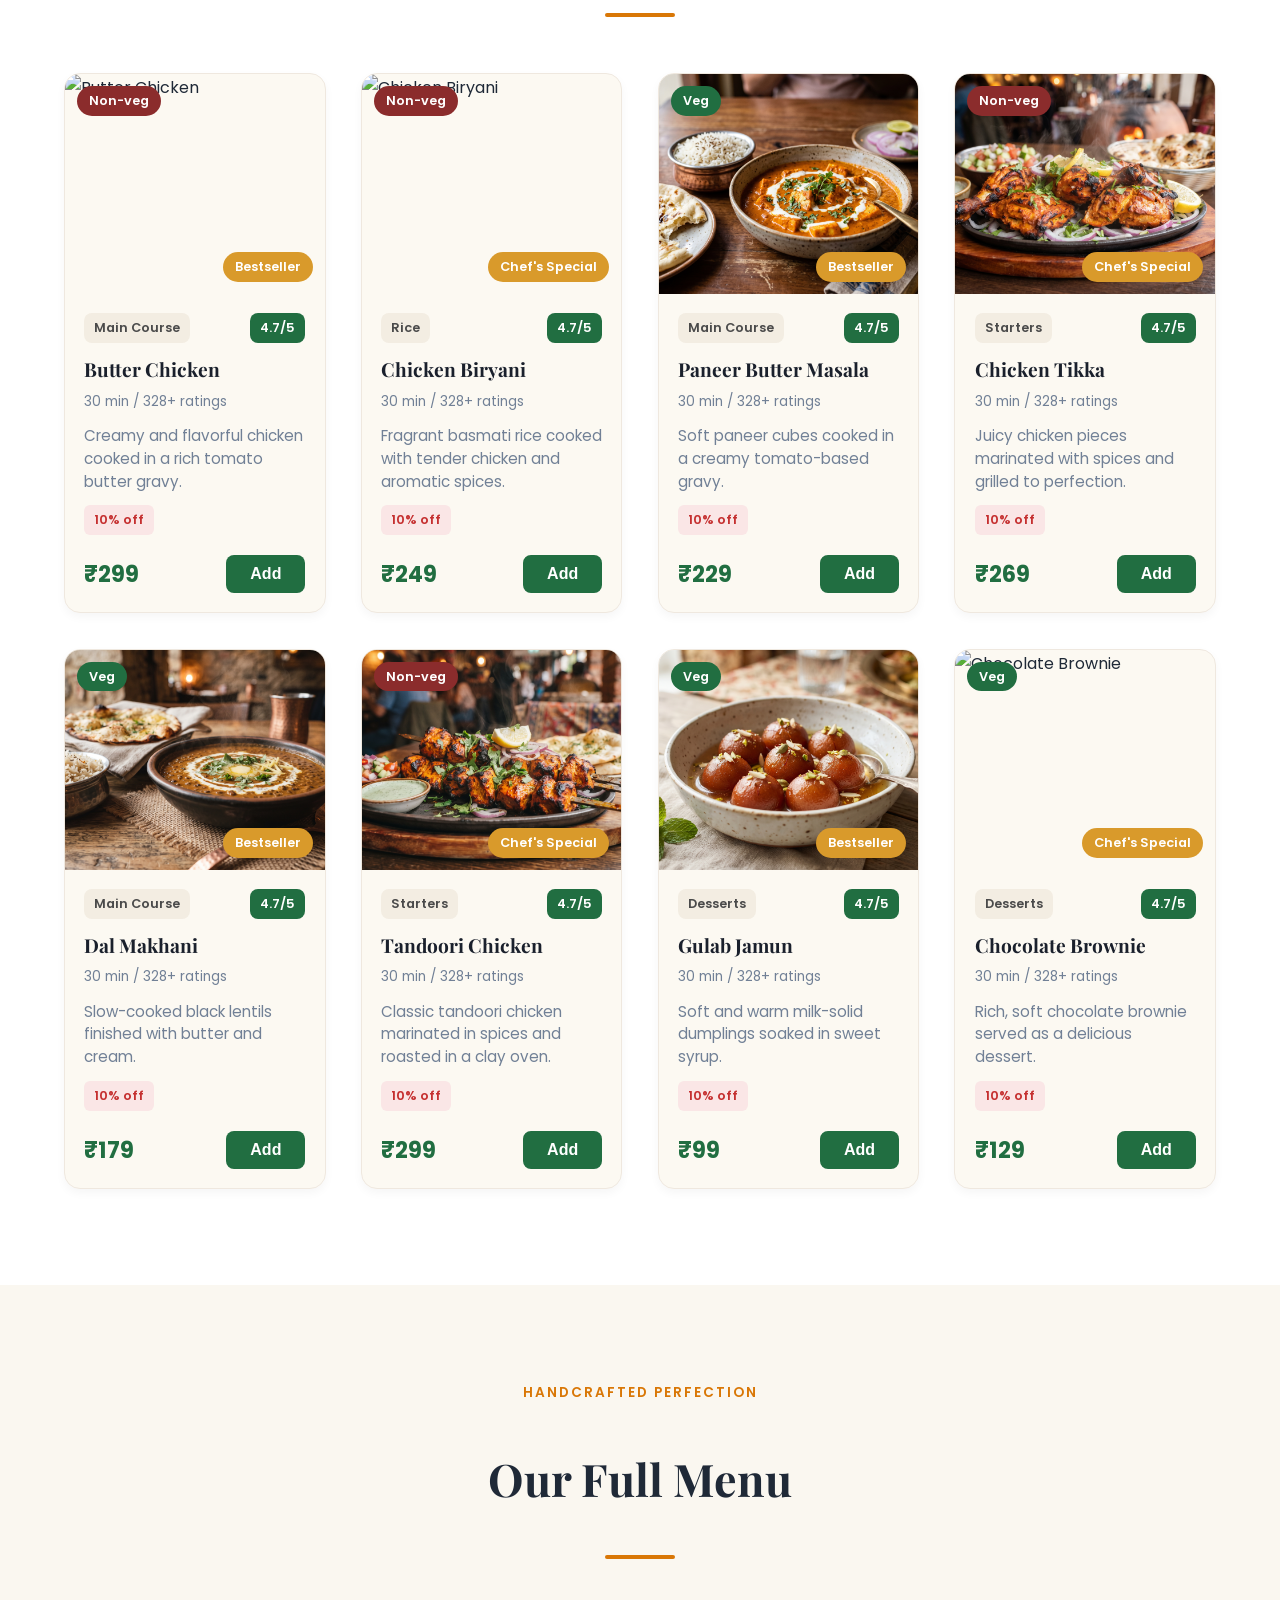
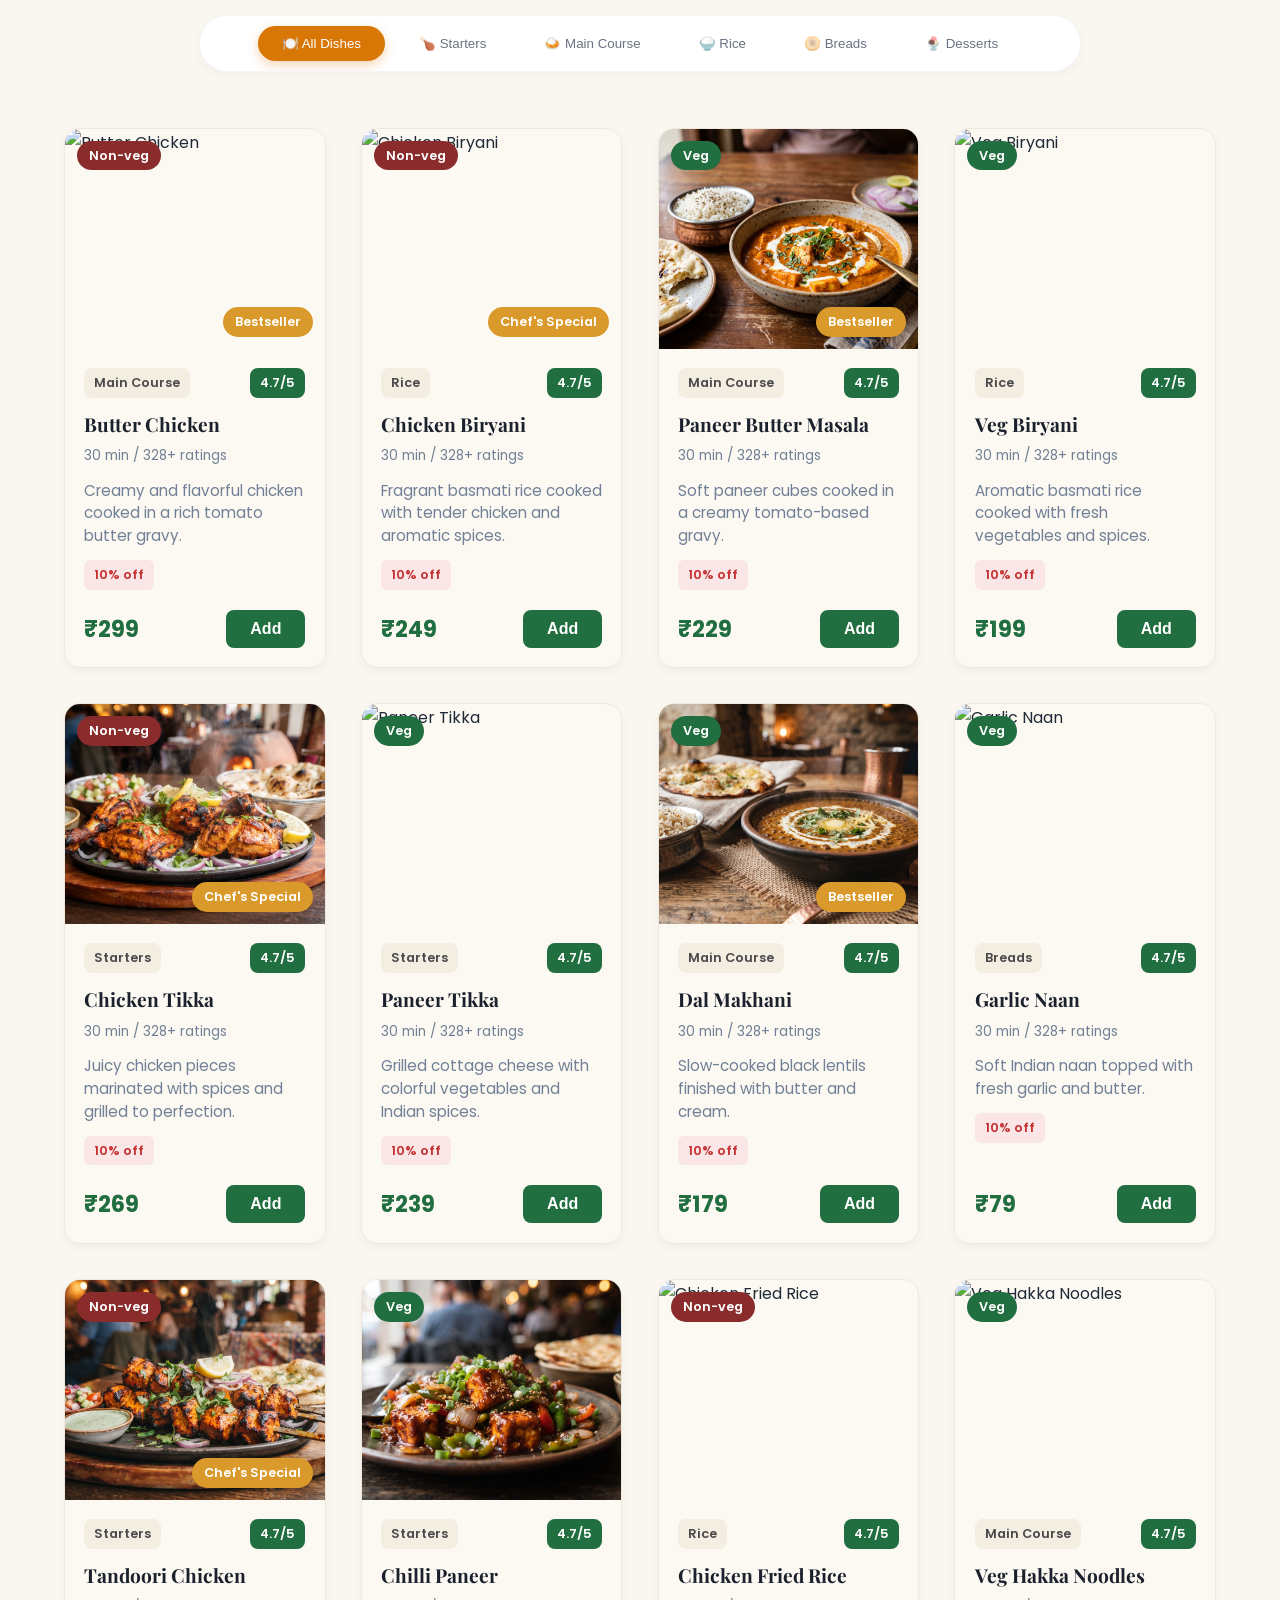
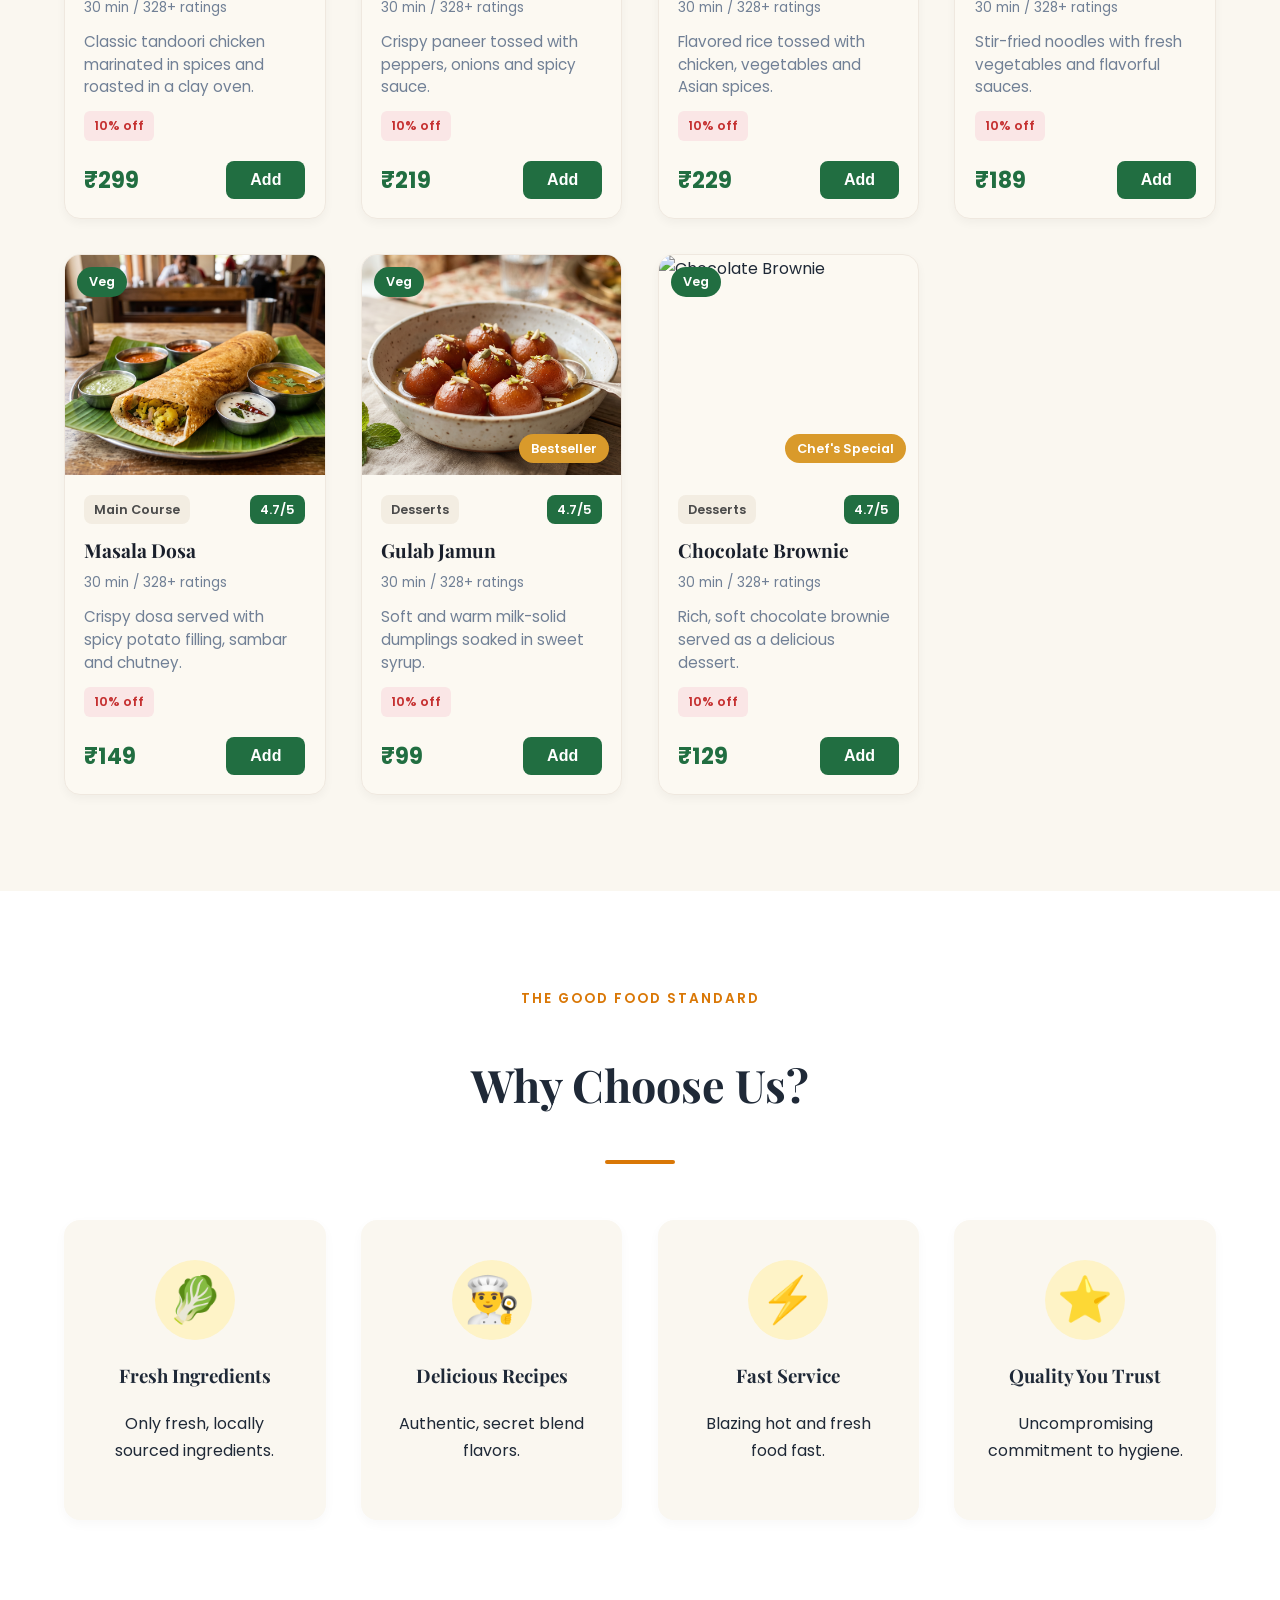
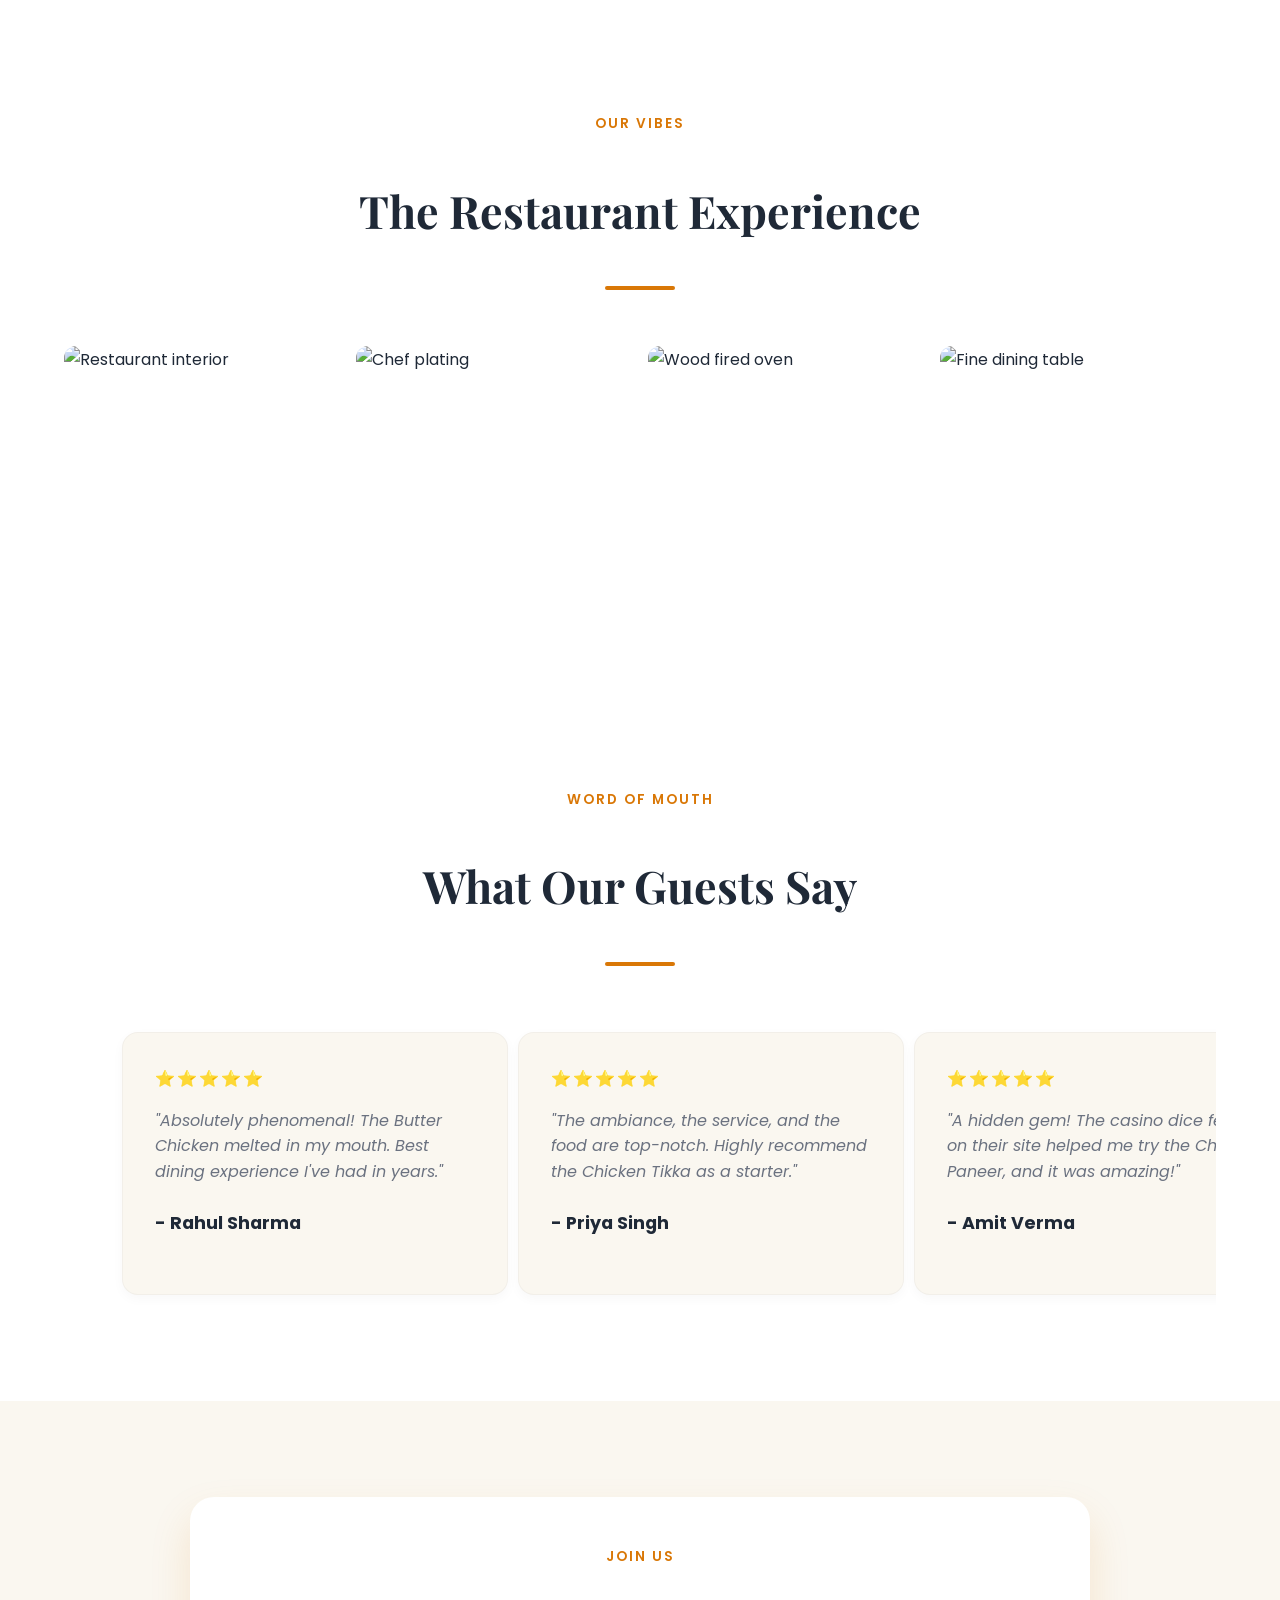
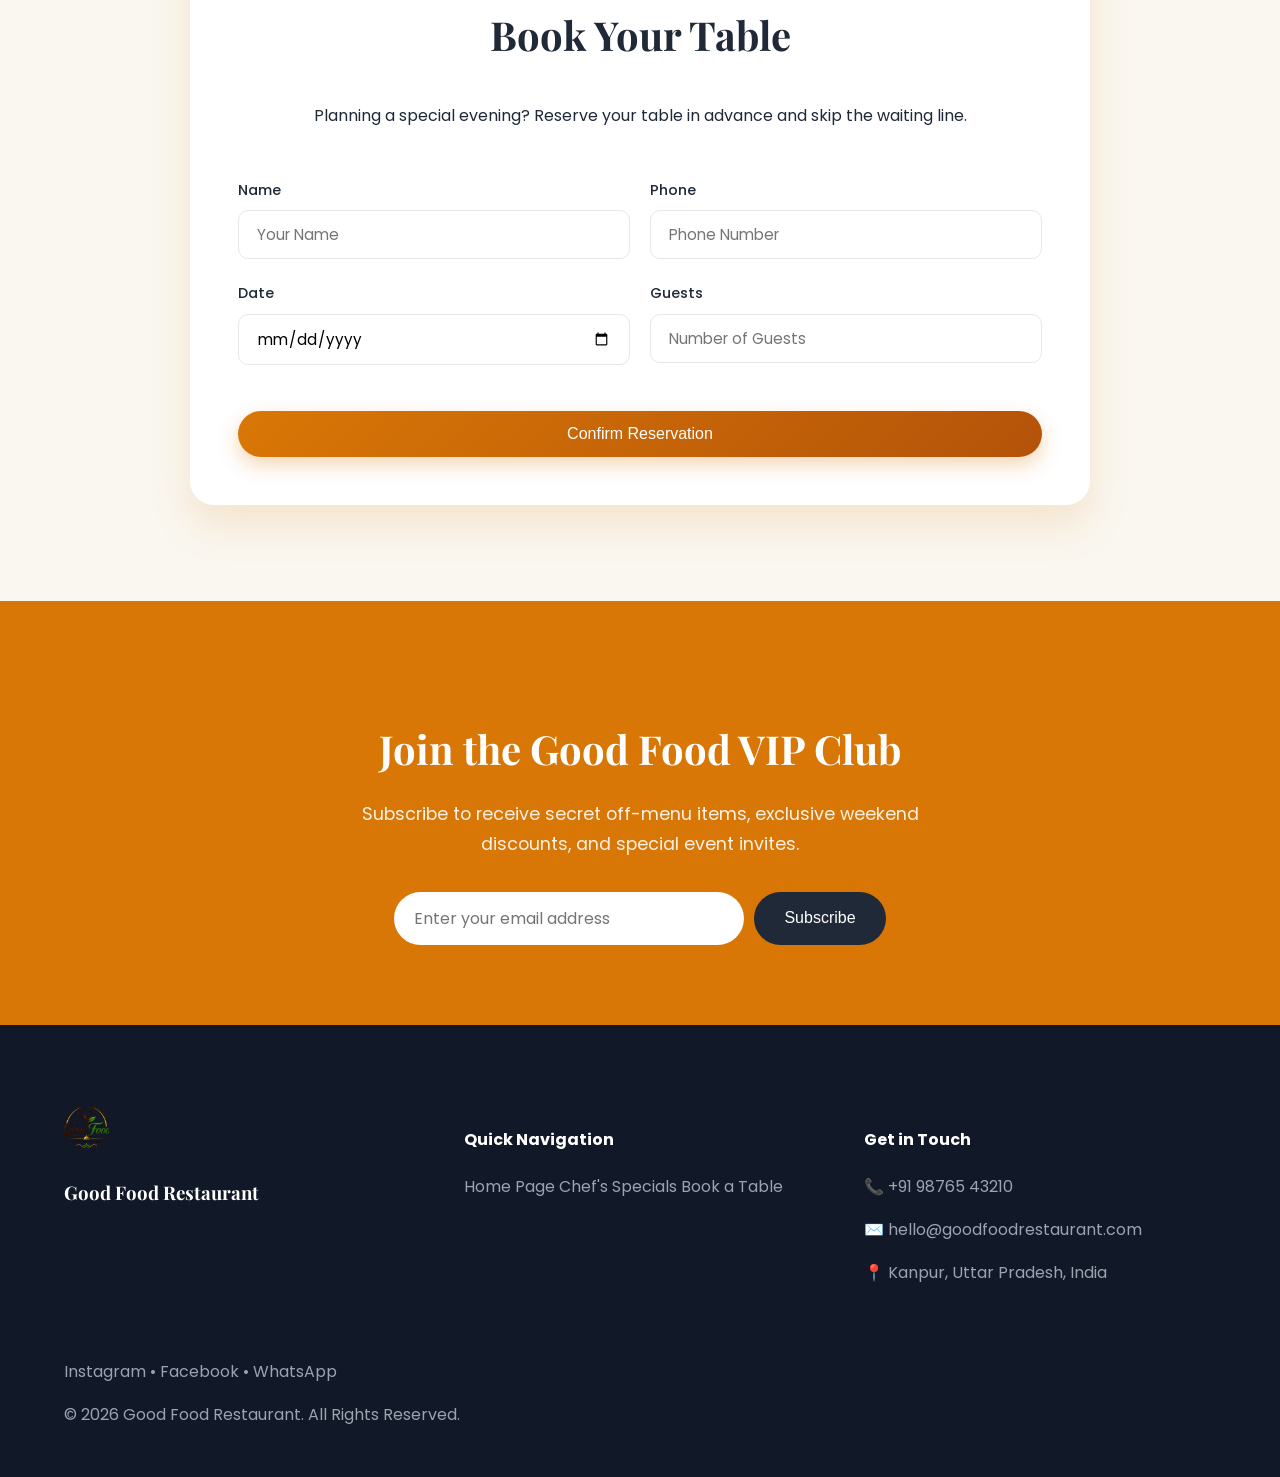
==== commit 7b27c841: "hygfghb" ====
--- a/index.html
+++ b/index.html
@@ -142,12 +142,12 @@
                     <div class="divider"></div>
                 </div>
                 <div class="filters">
-                    <button class="filter-btn active" onclick="filterMenu('All')">All Dishes</button>
-                    <button class="filter-btn" onclick="filterMenu('Starters')">Starters</button>
-                    <button class="filter-btn" onclick="filterMenu('Main Course')">Main Course</button>
-                    <button class="filter-btn" onclick="filterMenu('Rice')">Rice</button>
-                    <button class="filter-btn" onclick="filterMenu('Breads')">Breads</button>
-                    <button class="filter-btn" onclick="filterMenu('Desserts')">Desserts</button>
+                    <button class="filter-btn active" onclick="filterMenu('All')">🍽️ All Dishes</button>
+                    <button class="filter-btn" onclick="filterMenu('Starters')">🍗 Starters</button>
+                    <button class="filter-btn" onclick="filterMenu('Main Course')">🍛 Main Course</button>
+                    <button class="filter-btn" onclick="filterMenu('Rice')">🍚 Rice</button>
+                    <button class="filter-btn" onclick="filterMenu('Breads')">🫓 Breads</button>
+                    <button class="filter-btn" onclick="filterMenu('Desserts')">🍨 Desserts</button>
                 </div>
                 <div class="menu-grid" id="menu-grid"></div>
             </section>
@@ -303,7 +303,7 @@
                         <div class="est-time">⏱ Estimated Delivery: <strong>30–45 minutes</strong></div>
                     </div>
                     <div class="success-actions">
-                        <button class="btn btn-secondary" onclick="alert('Live tracking link sent via SMS!')">Track Order</button>
+                        <button class="btn btn-secondary" onclick="showToast('Live tracking link sent via SMS!')">Track Order</button>
                         <button onclick="navigateTo('home-view'); window.scrollTo(0,0);" class="btn btn-primary">Back to Home</button>
                     </div>
                 </div>
@@ -341,6 +341,25 @@
         </div>
     </footer>
 
+    <!-- Toast Notifications -->
+    <div id="toast-container"></div>
+
+    <!-- Mobile Bottom Navigation -->
+    <div class="mobile-bottom-nav">
+        <a href="#" class="bottom-nav-item active" onclick="navigateTo('home-view'); window.scrollTo(0,0);">
+            <span class="icon">🏠</span><span class="text">Home</span>
+        </a>
+        <a href="#" class="bottom-nav-item" onclick="navigateTo('home-view'); setTimeout(() => document.getElementById('menu-section').scrollIntoView({behavior: 'smooth'}), 100);">
+            <span class="icon">📖</span><span class="text">Menu</span>
+        </a>
+        <a href="#" class="bottom-nav-item" onclick="toggleCart()">
+            <div class="cart-icon-wrapper">
+                <span class="icon">🛒</span><span class="badge" id="bottom-cart-count">0</span>
+            </div>
+            <span class="text">Cart</span>
+        </a>
+    </div>
+
     <!-- Floating Action Buttons -->
     <a href="https://wa.me/919876543210" target="_blank" class="floating-wa" title="Chat on WhatsApp">💬</a>
     <div class="floating-dice" onclick="openDiceModal()" title="Roll the dice for a random dish!">🎲</div>
--- a/style.css
+++ b/style.css
@@ -13,10 +13,7 @@
     --border-rad: 16px;
 }
 
-img {
-    max-width: 100%;
-    height: auto;
-}
+img { max-width: 100%; height: auto; }
 html { scroll-behavior: smooth; font-family: 'Poppins', sans-serif; color: var(--text-dark); font-size: 16px; } 
 body { background-color: var(--bg-light); line-height: 1.7; display: flex; flex-direction: column; min-height: 100vh; overflow-x: hidden; }
 main { flex: 1; }
@@ -32,44 +29,20 @@
 
 /* Exact Matching Splash Screen */
 #splash-screen { 
-    position: fixed; 
-    top: 0; 
-    left: 0; 
-    width: 100%; 
-    height: 100%; 
-    background-color: #f9f4eb; /* Exact color of your logo's background box */
-    display: flex; 
-    align-items: center; 
-    justify-content: center; 
-    z-index: 9999; 
-    transition: opacity 0.8s ease-in-out, visibility 0.8s; 
-}
-
-#splash-screen.hidden { 
-    opacity: 0; 
-    visibility: hidden; 
-}
-
-.splash-content {
-    display: flex;
-    justify-content: center;
-    align-items: center;
-    width: 100%;
-}
-
+    position: fixed; top: 0; left: 0; width: 100%; height: 100%; 
+    background-color: #f9f4eb; 
+    display: flex; align-items: center; justify-content: center; 
+    z-index: 9999; transition: opacity 0.8s ease-in-out, visibility 0.8s; 
+}
+#splash-screen.hidden { opacity: 0; visibility: hidden; }
+.splash-content { display: flex; justify-content: center; align-items: center; width: 100%; }
 .splash-logo { 
-    width: 85%; 
-    max-width: 450px; 
-    height: auto; 
-    object-fit: contain; 
+    width: 85%; max-width: 450px; height: auto; object-fit: contain; 
     mix-blend-mode: multiply; 
     animation: smoothFadeIn 1.2s ease-out forwards; 
 }
-
-@keyframes smoothFadeIn { 
-    0% { transform: scale(0.95); opacity: 0; } 
-    100% { transform: scale(1); opacity: 1; } 
-}
+@keyframes smoothFadeIn { 0% { transform: scale(0.95); opacity: 0; } 100% { transform: scale(1); opacity: 1; } }
+
 /* Live Promo Banner */
 .promo-banner { background: var(--primary); color: white; text-align: center; padding: 10px 5%; font-size: 0.9rem; font-weight: 500; }
 .promo-banner p { margin: 0; animation: slideInPromo 1s ease-out; }
@@ -112,6 +85,7 @@
 .hero-image-wrapper { position: relative; max-width: 480px; width: 100%; display: flex; justify-content: center; }
 .hero-glow { position: absolute; width: 320px; height: 320px; background: rgba(217,119,6,0.18); border-radius: 50%; filter: blur(50px); z-index: 1; }
 .floating-img { width: 100%; border-radius: 30px; box-shadow: var(--shadow-md); position: relative; z-index: 2; animation: floatEffect 5s ease-in-out infinite; }
+@keyframes floatEffect { 0%, 100% { transform: translateY(0); } 50% { transform: translateY(-15px); } }
 
 /* General Section Styles */
 .section-title { text-align: center; margin-bottom: 3.5rem; }
@@ -119,52 +93,48 @@
 .section-title h2 { font-size: 2.8rem; font-weight: 700; }
 .divider { width: 70px; height: 4px; background: var(--primary); margin: 0.8rem auto 0; border-radius: 2px; }
 
-/* Specials & Menu Section */
 .specials-section, .menu-section, .why-us, .gallery-section, .testimonials-section, .reservation-section, .newsletter-section { padding: 6rem 5%; background: var(--white); }
 .menu-section, .reservation-section { background: var(--bg-light); }
-
-.specials-grid { display: grid; grid-template-columns: repeat(3, 1fr); gap: 2.5rem; }
-.special-card { background: var(--bg-light); border-radius: var(--border-rad); overflow: hidden; box-shadow: var(--shadow-sm); border: 1px solid rgba(217,119,6,0.15); transition: var(--transition); display: flex; flex-direction: column; position: relative; }
-.special-badge { position: absolute; top: 15px; left: 15px; background: var(--primary); color: white; padding: 5px 14px; font-size: 0.75rem; font-weight: 600; border-radius: 20px; z-index: 10; box-shadow: 0 4px 10px rgba(217,119,6,0.3); }
-.special-card:hover { transform: translateY(-10px); box-shadow: var(--shadow-md); border-color: var(--primary); }
-.special-img-wrapper { width: 100%; height: 220px; position: relative; background: #e5e7eb; overflow: hidden; }
-.special-card img { width: 100%; height: 100%; object-fit: cover; display: block; transition: transform 0.6s ease; }
-.special-card:hover img { transform: scale(1.08); }
-.special-content { padding: 1.8rem; display: flex; flex-direction: column; flex-grow: 1; }
-.special-content h3 { font-size: 1.3rem; font-weight: 600; }
-.special-content p { color: var(--text-muted); font-size: 0.9rem; flex-grow: 1; margin-bottom: 1rem; }
-.special-bottom { display: flex; justify-content: space-between; align-items: center; border-top: 1px solid rgba(0,0,0,0.06); padding-top: 1rem; }
-
-/* Menu Filters & Grid */
-.filters { display: flex; flex-wrap: nowrap; background: var(--white); padding: 8px; border-radius: 50px; box-shadow: var(--shadow-sm); border: 1px solid rgba(0,0,0,0.04); gap: 5px; margin: 0 auto 3.5rem auto; overflow-x: auto; width: max-content; max-width: 100%; scrollbar-width: none; }
+.specials-grid, .menu-grid { display: grid; grid-template-columns: repeat(4, 1fr); gap: 2.2rem; }
+
+/* Menu Filters */
+.filters { display: flex; gap: 10px; overflow-x: auto; padding: 10px 5%; scroll-snap-type: x mandatory; scrollbar-width: none; background: var(--white); border-radius: 50px; box-shadow: var(--shadow-sm); border: 1px solid rgba(0,0,0,0.04); margin: 0 auto 3.5rem auto; width: max-content; max-width: 100%; }
 .filters::-webkit-scrollbar { display: none; }
-.filter-btn { white-space: nowrap; padding: 10px 24px; border: none; background: transparent; border-radius: 40px; cursor: pointer; transition: var(--transition); font-weight: 500; color: var(--text-muted); }
+.filter-btn { scroll-snap-align: center; white-space: nowrap; padding: 10px 24px; border: none; background: transparent; border-radius: 40px; cursor: pointer; transition: var(--transition); font-weight: 500; color: var(--text-muted); }
 .filter-btn.active, .filter-btn:hover { background: var(--primary); color: white; box-shadow: 0 4px 12px rgba(217,119,6,0.3); }
 
-.menu-grid { display: grid; grid-template-columns: repeat(4, 1fr); gap: 2.2rem; }
-.menu-card { background: var(--white); border-radius: var(--border-rad); overflow: hidden; box-shadow: var(--shadow-sm); border: 1px solid rgba(0,0,0,0.04); transition: var(--transition); display: flex; flex-direction: column; opacity: 0; transform: translateY(20px); animation: fadeInUp 0.6s forwards; }
+/* PREMIUM MENU CARDS */
+.new-menu-card { background-color: #fcf9f2; border: 1px solid #efe8df; border-radius: 16px; overflow: hidden; display: flex; flex-direction: column; box-shadow: 0 4px 10px rgba(0, 0, 0, 0.04); font-family: 'Poppins', sans-serif; transition: transform 0.3s ease; opacity: 0; transform: translateY(20px); animation: fadeInUp 0.6s forwards; }
 @keyframes fadeInUp { to { opacity: 1; transform: translateY(0); } }
-.menu-card:hover { transform: translateY(-10px); box-shadow: var(--shadow-md); border-color: rgba(217,119,6,0.2); }
-.menu-img-wrapper { width: 100%; height: 210px; overflow: hidden; }
-.menu-card img { width: 100%; height: 100%; object-fit: cover; transition: transform 0.6s ease; }
-.menu-card:hover img { transform: scale(1.08); }
-.menu-content { padding: 1.5rem; display: flex; flex-direction: column; flex-grow: 1; }
-.menu-content h3 { font-size: 1.25rem; font-weight: 600; }
-.menu-content p { color: var(--text-muted); font-size: 0.88rem; flex-grow: 1; margin-bottom: 1rem; }
-.menu-bottom { display: flex; justify-content: space-between; align-items: center; border-top: 1px solid #f3f4f6; padding-top: 1rem; }
-.price { font-weight: 700; color: var(--primary); font-size: 1.3rem; }
-.add-btn { background: var(--primary-light); color: var(--primary); border: none; padding: 10px 20px; border-radius: 25px; font-weight: 600; cursor: pointer; transition: var(--transition); }
-.add-btn:hover { background: var(--primary); color: white; }
-.qty-controls { display: flex; align-items: center; gap: 12px; background: var(--primary-light); padding: 4px 12px; border-radius: 25px; }
-.qty-btn { width: 26px; height: 26px; border-radius: 50%; border: none; background: white; color: var(--primary); cursor: pointer; font-weight: bold; }
-
-/* Feature Cards */
+.new-menu-card:hover { transform: translateY(-5px); box-shadow: 0 8px 20px rgba(0, 0, 0, 0.08); }
+.card-img-container { position: relative; width: 100%; height: 220px; }
+.card-img-container img { width: 100%; height: 100%; object-fit: cover; }
+.img-badge { position: absolute; padding: 4px 12px; border-radius: 20px; font-size: 0.8rem; font-weight: 600; color: white; z-index: 2; }
+.img-badge.top-left { top: 12px; left: 12px; }
+.img-badge.bottom-right { bottom: 12px; right: 12px; }
+.badge-non-veg { background-color: #8b2c2c; } 
+.badge-veg { background-color: #216e41; } 
+.badge-bestseller { background-color: #d99a2b; color: white; } 
+.card-body { padding: 1.2rem; display: flex; flex-direction: column; gap: 8px; flex-grow: 1; }
+.meta-row { display: flex; justify-content: space-between; align-items: center; margin-bottom: 6px; }
+.pill-category { background-color: #f3ede2; color: #4a4a4a; padding: 4px 10px; border-radius: 8px; font-size: 0.8rem; font-weight: 600; }
+.pill-rating { background-color: #216e41; color: white; padding: 4px 10px; border-radius: 8px; font-size: 0.8rem; font-weight: 600; }
+.card-body h3 { font-size: 1.2rem; color: #1a202c; margin: 0; line-height: 1.3; }
+.card-stats { font-size: 0.85rem; color: #718096; margin: 0; }
+.card-desc { font-size: 0.95rem; color: #718096; line-height: 1.5; margin: 4px 0; }
+.discount-tag { background-color: #fae6e6; color: #c53030; padding: 4px 10px; border-radius: 6px; font-size: 0.8rem; font-weight: 600; width: fit-content; margin-bottom: 12px; }
+.card-footer { display: flex; justify-content: space-between; align-items: center; margin-top: auto; }
+.card-price { font-size: 1.4rem; font-weight: 700; color: #216e41; }
+.new-menu-card .add-btn { background-color: #216e41; color: white; padding: 10px 24px; border-radius: 8px; font-weight: 600; font-size: 1rem; border: none; cursor: pointer;}
+.new-menu-card .add-btn:hover { background-color: #174f2f; }
+.qty-controls { display: flex; align-items: center; gap: 12px; background: #216e41; padding: 4px 12px; border-radius: 8px; color: white; }
+.qty-btn { width: 26px; height: 26px; border-radius: 50%; border: none; background: white; color: #216e41; cursor: pointer; font-weight: bold; }
+
+/* Features & Story */
 .features-grid { display: grid; grid-template-columns: repeat(auto-fit, minmax(240px, 1fr)); gap: 2.2rem; }
 .feature-card { text-align: center; padding: 2.5rem 2rem; background: var(--bg-light); border-radius: var(--border-rad); transition: var(--transition); box-shadow: var(--shadow-sm); }
 .feature-card:hover { transform: translateY(-8px); box-shadow: var(--shadow-md); border-color: rgba(217,119,6,0.2); }
 .icon-box { font-size: 2.8rem; margin-bottom: 1.2rem; background: var(--primary-light); border-radius: 50%; width: 80px; height: 80px; display: flex; align-items: center; justify-content: center; margin: 0 auto 1.2rem; }
-
-/* NEW: Our Story */
 .story-container { display: flex; align-items: center; gap: 4rem; max-width: 1100px; margin: 0 auto; }
 .story-image { flex: 1; border-radius: 20px; overflow: hidden; box-shadow: var(--shadow-md); }
 .story-image img { width: 100%; height: 100%; object-fit: cover; display: block; transition: 0.5s; }
@@ -173,36 +143,32 @@
 .story-text h2 { font-size: 2.5rem; margin-bottom: 1rem; }
 .story-text p { color: var(--text-muted); margin-bottom: 1.5rem; font-size: 1.05rem; }
 
-/* NEW: Gallery Section */
+/* Gallery & Testimonials */
 .gallery-grid { display: grid; grid-template-columns: repeat(auto-fit, minmax(250px, 1fr)); gap: 1rem; }
 .gallery-grid img { width: 100%; height: 250px; object-fit: cover; border-radius: 12px; transition: var(--transition); cursor: pointer; }
 .gallery-grid img:hover { transform: scale(1.03); box-shadow: var(--shadow-md); z-index: 10; position: relative; }
-
-/* NEW: Testimonials */
-.testi-scroll { display: flex; gap: 2rem; overflow-x: auto; padding: 1rem 5px 2rem; scrollbar-width: none; }
+.testi-scroll { display: flex; gap: 10px; overflow-x: auto; padding: 10px 5%; scroll-snap-type: x mandatory; scrollbar-width: none; }
 .testi-scroll::-webkit-scrollbar { display: none; }
-.testi-card { min-width: 320px; background: var(--bg-light); padding: 2rem; border-radius: 16px; box-shadow: var(--shadow-sm); border: 1px solid rgba(0,0,0,0.03); }
+.testi-card { scroll-snap-align: center; min-width: 320px; background: var(--bg-light); padding: 2rem; border-radius: 16px; box-shadow: var(--shadow-sm); border: 1px solid rgba(0,0,0,0.03); }
 .testi-card .stars { color: #f59e0b; margin-bottom: 1rem; letter-spacing: 2px; }
 .testi-card p { font-size: 1rem; font-style: italic; color: var(--text-muted); margin-bottom: 1.5rem; line-height: 1.6; }
 .testi-card h4 { font-size: 1.1rem; color: var(--text-dark); }
 
-/* NEW: Reservation Form */
-.res-container { max-width: 900px; margin: 0 auto; background: var(--white); padding: 3rem; border-radius: 24px; box-shadow: var(--shadow-lg); display: flex; flex-direction: column; gap: 2rem; }
+/* Reservation & Newsletter */
+.res-container { max-width: 900px; margin: 0 auto; background: var(--white); padding: 3rem; border-radius: 24px; box-shadow: var(--shadow-lg); display: flex; flex-direction: column; gap: 2rem; width: 100%; box-sizing: border-box; }
 .res-text { text-align: center; }
 .res-text h2 { font-size: 2.5rem; }
-.res-form .form-row { margin-bottom: 0; }
-
-/* NEW: Newsletter */
+.res-form .form-row { margin-bottom: 0; width: 100%; box-sizing: border-box; }
 .newsletter-section { background: var(--primary); color: white; text-align: center; padding: 5rem 5%; }
 .news-content { max-width: 600px; margin: 0 auto; }
 .news-content h2 { font-size: 2.5rem; margin-bottom: 1rem; color: white;}
 .news-content p { font-size: 1.1rem; opacity: 0.9; margin-bottom: 2rem; }
-.news-form { display: flex; gap: 10px; justify-content: center; }
-.news-form input { flex: 1; max-width: 350px; padding: 14px 20px; border-radius: 50px; border: none; font-size: 1rem; }
-.news-form button { background: var(--text-dark); color: white; border-radius: 50px; padding: 14px 30px; }
+.news-form { display: flex; gap: 10px; justify-content: center; width: 100%; box-sizing: border-box; }
+.news-form input { flex: 1; max-width: 350px; padding: 14px 20px; border-radius: 50px; border: none; font-size: 1rem; width: 100%; box-sizing: border-box; }
+.news-form button { background: var(--text-dark); color: white; border-radius: 50px; padding: 14px 30px; border: none; cursor: pointer; }
 .news-form button:hover { background: black; }
 
-/* Casino Modal & Sidebar Cart & Checkout (Remaining exactly as designed) */
+/* Cart Sidebar & Checkout */
 .cart-sidebar { position: fixed; top: 0; right: -420px; width: 400px; max-width: 100%; height: 100vh; background: var(--white); box-shadow: -10px 0 30px rgba(0,0,0,0.12); z-index: 1000; transition: 0.5s; display: flex; flex-direction: column; }
 .cart-sidebar.open { right: 0; }
 .cart-header { display: flex; justify-content: space-between; padding: 1.8rem; border-bottom: 1px solid #f3f4f6; }
@@ -221,11 +187,11 @@
 .checkout-form-container { flex: 2; background: var(--white); padding: 2.5rem; border-radius: var(--border-rad); box-shadow: var(--shadow-sm); border: 1px solid rgba(0,0,0,0.04); }
 .checkout-summary { flex: 1; background: var(--white); padding: 2.5rem; border-radius: var(--border-rad); box-shadow: var(--shadow-sm); height: fit-content; position: sticky; top: 100px; }
 .chk-item-scroll { max-height: 250px; overflow-y: auto; margin-bottom: 1rem; }
-.form-group { margin-bottom: 1.4rem; }
-.form-row { display: flex; gap: 1.2rem; }
+.form-group { margin-bottom: 1.4rem; width: 100%; box-sizing: border-box; }
+.form-row { display: flex; gap: 1.2rem; width: 100%; box-sizing: border-box; }
 .form-row .form-group { flex: 1; }
 label { display: block; margin-bottom: 0.5rem; font-weight: 500; font-size: 0.9rem; }
-input, textarea { width: 100%; padding: 12px 18px; border: 1.5px solid #e5e7eb; border-radius: 10px; font-family: inherit; font-size: 0.95rem; }
+input, textarea, select { width: 100%; padding: 12px 18px; border: 1.5px solid #e5e7eb; border-radius: 10px; font-family: inherit; font-size: 0.95rem; box-sizing: border-box; max-width: 100%; }
 input:focus, textarea:focus { outline: none; border-color: var(--primary); box-shadow: 0 0 0 4px rgba(217,119,6,0.1); }
 .radio-group { display: grid; grid-template-columns: repeat(auto-fit, minmax(140px, 1fr)); gap: 1rem; margin-bottom: 1rem; }
 .radio-card { display: flex; align-items: center; gap: 10px; padding: 12px 16px; border: 1.5px solid #e5e7eb; border-radius: 10px; cursor: pointer; }
@@ -233,15 +199,21 @@
 .success-page { display: flex; align-items: center; justify-content: center; min-height: 75vh; padding: 2rem 5%; }
 .success-container { text-align: center; background: var(--white); padding: 3.5rem 3rem; border-radius: 24px; box-shadow: var(--shadow-md); max-width: 520px; width: 100%; }
 .success-icon-wrapper { width: 90px; height: 90px; background: #10b981; border-radius: 50%; display: flex; align-items: center; justify-content: center; margin: 0 auto 1.8rem; animation: bouncePop 0.8s; }
-
-footer { background: #111827; color: #9ca3af; padding: 5rem 5% 2rem; margin-top: auto; }
+@keyframes bouncePop { 0% { transform: scale(0); } 50% { transform: scale(1.2); } 100% { transform: scale(1); } }
+
+/* Footer */
+footer { background: #111827; color: #9ca3af; padding: 5rem 5% 2rem; margin-top: auto; max-width: 100vw; box-sizing: border-box; }
 .footer-content { display: grid; grid-template-columns: repeat(auto-fit, minmax(260px, 1fr)); gap: 3rem; margin-bottom: 3.5rem; }
 .footer-brand h3 { color: white; }
 .footer-links h4, .footer-contact h4 { color: white; margin-bottom: 1.2rem; }
-
+footer img, .footer-brand-logo { width: 45px !important; height: 45px !important; max-width: 45px !important; object-fit: cover !important; }
+
+/* Floating Buttons */
 .floating-wa { position: fixed; bottom: 95px; right: 25px; background: #25D366; color: white; width: 55px; height: 55px; border-radius: 50%; display: flex; align-items: center; justify-content: center; font-size: 1.8rem; box-shadow: var(--shadow-md); z-index: 99; transition: var(--transition); }
 .floating-dice { position: fixed; bottom: 25px; right: 25px; background: var(--primary); color: white; width: 60px; height: 60px; border-radius: 50%; display: flex; align-items: center; justify-content: center; font-size: 2rem; box-shadow: 0 8px 25px rgba(217,119,6,0.4); z-index: 99; transition: var(--transition); cursor: pointer; animation: floatDice 3s infinite ease-in-out; }
-
+@keyframes floatDice { 0%, 100% { transform: translateY(0); } 50% { transform: translateY(-10px); } }
+
+/* Dice Modal */
 .dice-modal-overlay { position: fixed; top: 0; left: 0; width: 100%; height: 100%; background: rgba(0, 0, 0, 0.7); backdrop-filter: blur(8px); z-index: 3000; display: none; align-items: center; justify-content: center; opacity: 0; transition: opacity 0.4s ease; }
 .dice-modal-overlay.show { display: flex; opacity: 1; }
 .dice-modal-content { background: var(--bg-light); width: 90%; max-width: 600px; padding: 2.5rem; border-radius: 24px; text-align: center; border: 4px solid var(--primary-light); transform: scale(0.9); transition: transform 0.4s; }
@@ -254,6 +226,33 @@
 .section-reveal { opacity: 0; transform: translateY(35px); transition: 0.9s; }
 .section-reveal.visible { opacity: 1; transform: translateY(0); }
 
+/* Globals */
+html, body { max-width: 100vw !important; overflow-x: hidden !important; width: 100% !important; margin: 0 !important; padding: 0 !important; }
+section, header, footer, .page-view { max-width: 100vw !important; box-sizing: border-box !important; }
+
+/* =========================================
+   APP-STYLE UI UPGRADES (TOAST, SKELETON, BOTTOM NAV)
+   ========================================= */
+
+/* Toast Notifications */
+#toast-container { position: fixed; top: 20px; right: 20px; z-index: 9999; display: flex; flex-direction: column; gap: 10px; pointer-events: none; }
+.toast { background: white; color: #1f2937; padding: 14px 24px; border-radius: 12px; box-shadow: 0 10px 30px rgba(0,0,0,0.1); border-left: 4px solid #216e41; display: flex; align-items: center; gap: 12px; font-weight: 600; font-size: 0.95rem; animation: slideInToast 0.4s cubic-bezier(0.175, 0.885, 0.32, 1.275) forwards; min-width: 280px; pointer-events: all;}
+.toast.fade-out { animation: fadeOutToast 0.3s ease-in forwards; }
+@keyframes slideInToast { from { transform: translateX(120%); opacity: 0; } to { transform: translateX(0); opacity: 1; } }
+@keyframes fadeOutToast { from { transform: translateX(0); opacity: 1; } to { transform: translateX(120%); opacity: 0; } }
+
+/* Skeleton Loaders */
+.skeleton-card { background: white; border-radius: 16px; overflow: hidden; height: 380px; display: flex; flex-direction: column; border: 1px solid #efe8df; box-shadow: 0 4px 10px rgba(0,0,0,0.02); }
+.skeleton-img { height: 220px; background: #f3ede2; position: relative; overflow: hidden; }
+.skeleton-text { height: 16px; background: #f3ede2; border-radius: 4px; margin: 12px 20px; position: relative; overflow: hidden; }
+.skeleton-text.short { width: 40%; }
+.skeleton-btn { height: 42px; background: #f3ede2; border-radius: 8px; margin: auto 20px 20px; position: relative; overflow: hidden; width: 40%; align-self: flex-end;}
+.shimmer::after { content: ''; position: absolute; top: 0; left: 0; width: 100%; height: 100%; background: linear-gradient(90deg, transparent, rgba(255,255,255,0.6), transparent); animation: shimmer 1.5s infinite; }
+@keyframes shimmer { 0% { transform: translateX(-100%); } 100% { transform: translateX(100%); } }
+
+/* Mobile Bottom Nav */
+.mobile-bottom-nav { display: none; }
+
 /* MOBILE RESPONSIVENESS */
 @media (max-width: 992px) {
     .menu-grid, .specials-grid { grid-template-columns: repeat(2, 1fr); }
@@ -267,19 +266,23 @@
 @media (max-width: 768px) {
     html { font-size: 14px; } 
     .menu-grid, .specials-grid { grid-template-columns: 1fr; gap: 1.2rem; }
-    .hero { min-height: auto; padding: 2rem 5% 3rem; }
-    .specials-section, .menu-section, .why-us, .our-story, .gallery-section, .testimonials-section, .reservation-section, .newsletter-section, footer { padding: 2.5rem 5%; }
-    
-    .hero h1 { font-size: 2.6rem; }
+    
+    /* Touch Target Optimization */
+    .qty-btn { width: 34px; height: 34px; font-size: 1.2rem; }
+    .qty-controls { padding: 6px 14px; gap: 16px; }
+    .new-menu-card .add-btn { padding: 12px 24px; font-size: 1rem; width: 100%; } 
+
+    .hero { min-height: 60vh; padding: 1rem 5% 2rem; }
+    .specials-section, .menu-section, .why-us, .our-story, .gallery-section, .testimonials-section, .reservation-section, .newsletter-section, footer { padding: 2rem 5%; }
+    .hero h1 { font-size: 2.2rem; }
     .section-title h2 { font-size: 2rem; }
     
-    .filters { padding: 6px; margin-bottom: 2rem; gap: 4px; }
-    .filter-btn { padding: 8px 18px; font-size: 0.9rem; }
-
     .hamburger { display: flex; }
-    .nav-links { position: absolute; top: 100%; left: 0; width: 100%; background: var(--white); flex-direction: column; padding: 1.5rem 0; display: none; border-bottom: 1px solid #f3f4f6; z-index: 101; }
+    
+    /* Full Screen Mobile Menu */
+    .nav-links { position: fixed; top: 60px; left: 0; width: 100vw; height: calc(100vh - 60px); background: rgba(255, 255, 255, 0.98); backdrop-filter: blur(10px); flex-direction: column; justify-content: center; padding: 0; display: none; z-index: 101; border: none;}
     .nav-links.active { display: flex; }
-    .nav-links a { margin: 12px 25px; display: block; text-align: center; }
+    .nav-links a { font-size: 1.5rem; margin: 20px 0; text-align: center; }
 
     .dice-modal-content { padding: 1.5rem; width: 92%; border-width: 3px; border-radius: 20px; }
     .slot-window { height: 260px; }
@@ -290,6 +293,21 @@
     .res-container { padding: 1.5rem; }
     .news-form { flex-direction: column; }
     .news-form input { max-width: 100%; }
+
+    /* App-Style Bottom Nav Logic */
+    .mobile-bottom-nav { display: flex; justify-content: space-around; align-items: center; position: fixed; bottom: 0; left: 0; width: 100%; background: rgba(255, 255, 255, 0.95); backdrop-filter: blur(12px); border-top: 1px solid #eee; padding: 12px 0; padding-bottom: calc(12px + env(safe-area-inset-bottom, 0px)); z-index: 1000; box-shadow: 0 -4px 15px rgba(0,0,0,0.05); }
+    .bottom-nav-item { display: flex; flex-direction: column; align-items: center; color: #9ca3af; font-size: 0.75rem; gap: 4px; font-weight: 500; }
+    .bottom-nav-item.active { color: #d97706; }
+    .bottom-nav-item .icon { font-size: 1.4rem; }
+    .cart-icon-wrapper { position: relative; }
+    .cart-icon-wrapper .badge { position: absolute; top: -5px; right: -8px; background: #d97706; color: white; font-size: 0.65rem; font-weight: bold; width: 18px; height: 18px; display: flex; align-items: center; justify-content: center; border-radius: 50%; border: 2px solid white; }
+    
+    body { padding-bottom: 75px; }
+    .floating-wa { bottom: 95px; left: 15px; right: auto; }
+    .floating-dice { bottom: 95px; }
+    #toast-container { top: auto; bottom: 90px; left: 50%; transform: translateX(-50%); right: auto; width: 90%; }
+    @keyframes slideInToast { from { transform: translateY(100%); opacity: 0; } to { transform: translateY(0); opacity: 1; } }
+    @keyframes fadeOutToast { from { transform: translateY(0); opacity: 1; } to { transform: translateY(100%); opacity: 0; } }
 }
 
 @media (max-width: 480px) {
@@ -298,214 +316,6 @@
     .hero-buttons button { width: 100%; }
     .cart-sidebar { width: 100%; right: -100%; }
     .form-row { flex-direction: column; gap: 0; }
-    .floating-wa { width: 45px; height: 45px; font-size: 1.4rem; bottom: 80px; right: 15px;}
-    .floating-dice { width: 50px; height: 50px; font-size: 1.5rem; bottom: 20px; right: 15px;}
-}
-/* =========================================
-   GLOBAL LAYOUT FIX (STOP WHITE SPACING ON SIDES)
-   ========================================= */
-
-/* Force page to perfectly fit mobile screen */
-html, body {
-    max-width: 100vw !important;
-    overflow-x: hidden !important;
-    width: 100% !important;
-    margin: 0 !important;
-    padding: 0 !important;
-}
-
-/* Force ALL images to never break screen width */
-img {
-    max-width: 100% !important;
-    height: auto;
-}
-
-/* Force the specific footer logo to stay small */
-footer img, .footer-brand-logo {
-    width: 45px !important;
-    height: 45px !important;
-    max-width: 45px !important;
-    object-fit: cover !important;
-}
-
-/* Prevent containers from spilling over */
-section, header, footer, .page-view {
-    max-width: 100vw !important;
-    box-sizing: border-box !important;
-}
-/* =========================================
-   FORM OVERFLOW FIX (RESERVATION & NEWSLETTER)
-   ========================================= */
-
-/* Force all inputs, textareas, and buttons to never exceed their container */
-input, textarea, select, button {
-    max-width: 100% !important;
-    box-sizing: border-box !important;
-}
-
-/* Strictly bound the Reservation white box and its rows */
-.res-container, .res-form, .form-row, .form-group {
-    width: 100% !important;
-    max-width: 100% !important;
-    box-sizing: border-box !important;
-}
-
-/* Force Newsletter form to stay inside the orange section */
-.news-form {
-    width: 100% !important;
-    max-width: 100% !important;
-    box-sizing: border-box !important;
-    display: flex;
-    flex-direction: column;
-}
-
-.news-form input {
-    width: 100% !important;
-}
-/* =========================================
-   NEW PREMIUM MENU CARD DESIGN
-   ========================================= */
-.new-menu-card {
-    background-color: #fcf9f2; 
-    border: 1px solid #efe8df;
-    border-radius: 16px;
-    overflow: hidden;
-    display: flex;
-    flex-direction: column;
-    box-shadow: 0 4px 10px rgba(0, 0, 0, 0.04);
-    font-family: 'Poppins', sans-serif;
-    transition: transform 0.3s ease;
-}
-
-.new-menu-card:hover {
-    transform: translateY(-5px);
-    box-shadow: 0 8px 20px rgba(0, 0, 0, 0.08);
-}
-
-.card-img-container {
-    position: relative;
-    width: 100%;
-    height: 220px;
-}
-
-.card-img-container img {
-    width: 100%;
-    height: 100%;
-    object-fit: cover;
-}
-
-.img-badge {
-    position: absolute;
-    padding: 4px 12px;
-    border-radius: 20px;
-    font-size: 0.8rem;
-    font-weight: 600;
-    color: white;
-    z-index: 2;
-}
-
-.img-badge.top-left { top: 12px; left: 12px; }
-.img-badge.bottom-right { bottom: 12px; right: 12px; }
-
-.badge-non-veg { background-color: #8b2c2c; } 
-.badge-veg { background-color: #216e41; } 
-.badge-bestseller { background-color: #d99a2b; color: white; } 
-
-.card-body {
-    padding: 1.2rem;
-    display: flex;
-    flex-direction: column;
-    gap: 8px;
-    flex-grow: 1;
-}
-
-.meta-row {
-    display: flex;
-    justify-content: space-between;
-    align-items: center;
-    margin-bottom: 6px;
-}
-
-.pill-category {
-    background-color: #f3ede2;
-    color: #4a4a4a;
-    padding: 4px 10px;
-    border-radius: 8px;
-    font-size: 0.8rem;
-    font-weight: 600;
-}
-
-.pill-rating {
-    background-color: #216e41;
-    color: white;
-    padding: 4px 10px;
-    border-radius: 8px;
-    font-size: 0.8rem;
-    font-weight: 600;
-}
-
-.card-body h3 {
-    font-size: 1.2rem;
-    color: #1a202c;
-    margin: 0;
-    line-height: 1.3;
-}
-
-.card-stats {
-    font-size: 0.85rem;
-    color: #718096;
-    margin: 0;
-}
-
-.card-desc {
-    font-size: 0.95rem;
-    color: #718096;
-    line-height: 1.5;
-    margin: 4px 0;
-}
-
-.discount-tag {
-    background-color: #fae6e6;
-    color: #c53030;
-    padding: 4px 10px;
-    border-radius: 6px;
-    font-size: 0.8rem;
-    font-weight: 600;
-    width: fit-content;
-    margin-bottom: 12px;
-}
-
-.card-footer {
-    display: flex;
-    justify-content: space-between;
-    align-items: center;
-    margin-top: auto;
-}
-
-.card-price {
-    font-size: 1.4rem;
-    font-weight: 700;
-    color: #216e41; 
-}
-
-.new-menu-card .add-btn {
-    background-color: #216e41;
-    color: white;
-    padding: 10px 24px;
-    border-radius: 8px;
-    font-weight: 600;
-    font-size: 1rem;
-}
-
-.new-menu-card .add-btn:hover {
-    background-color: #174f2f;
-}
-
-.new-menu-card .qty-controls {
-    background-color: #216e41;
-    color: white;
-}
-
-.new-menu-card .qty-btn {
-    color: #216e41;
+    .floating-wa { width: 45px; height: 45px; font-size: 1.4rem; }
+    .floating-dice { width: 50px; height: 50px; font-size: 1.5rem; bottom: 95px; right: 15px;}
 }
